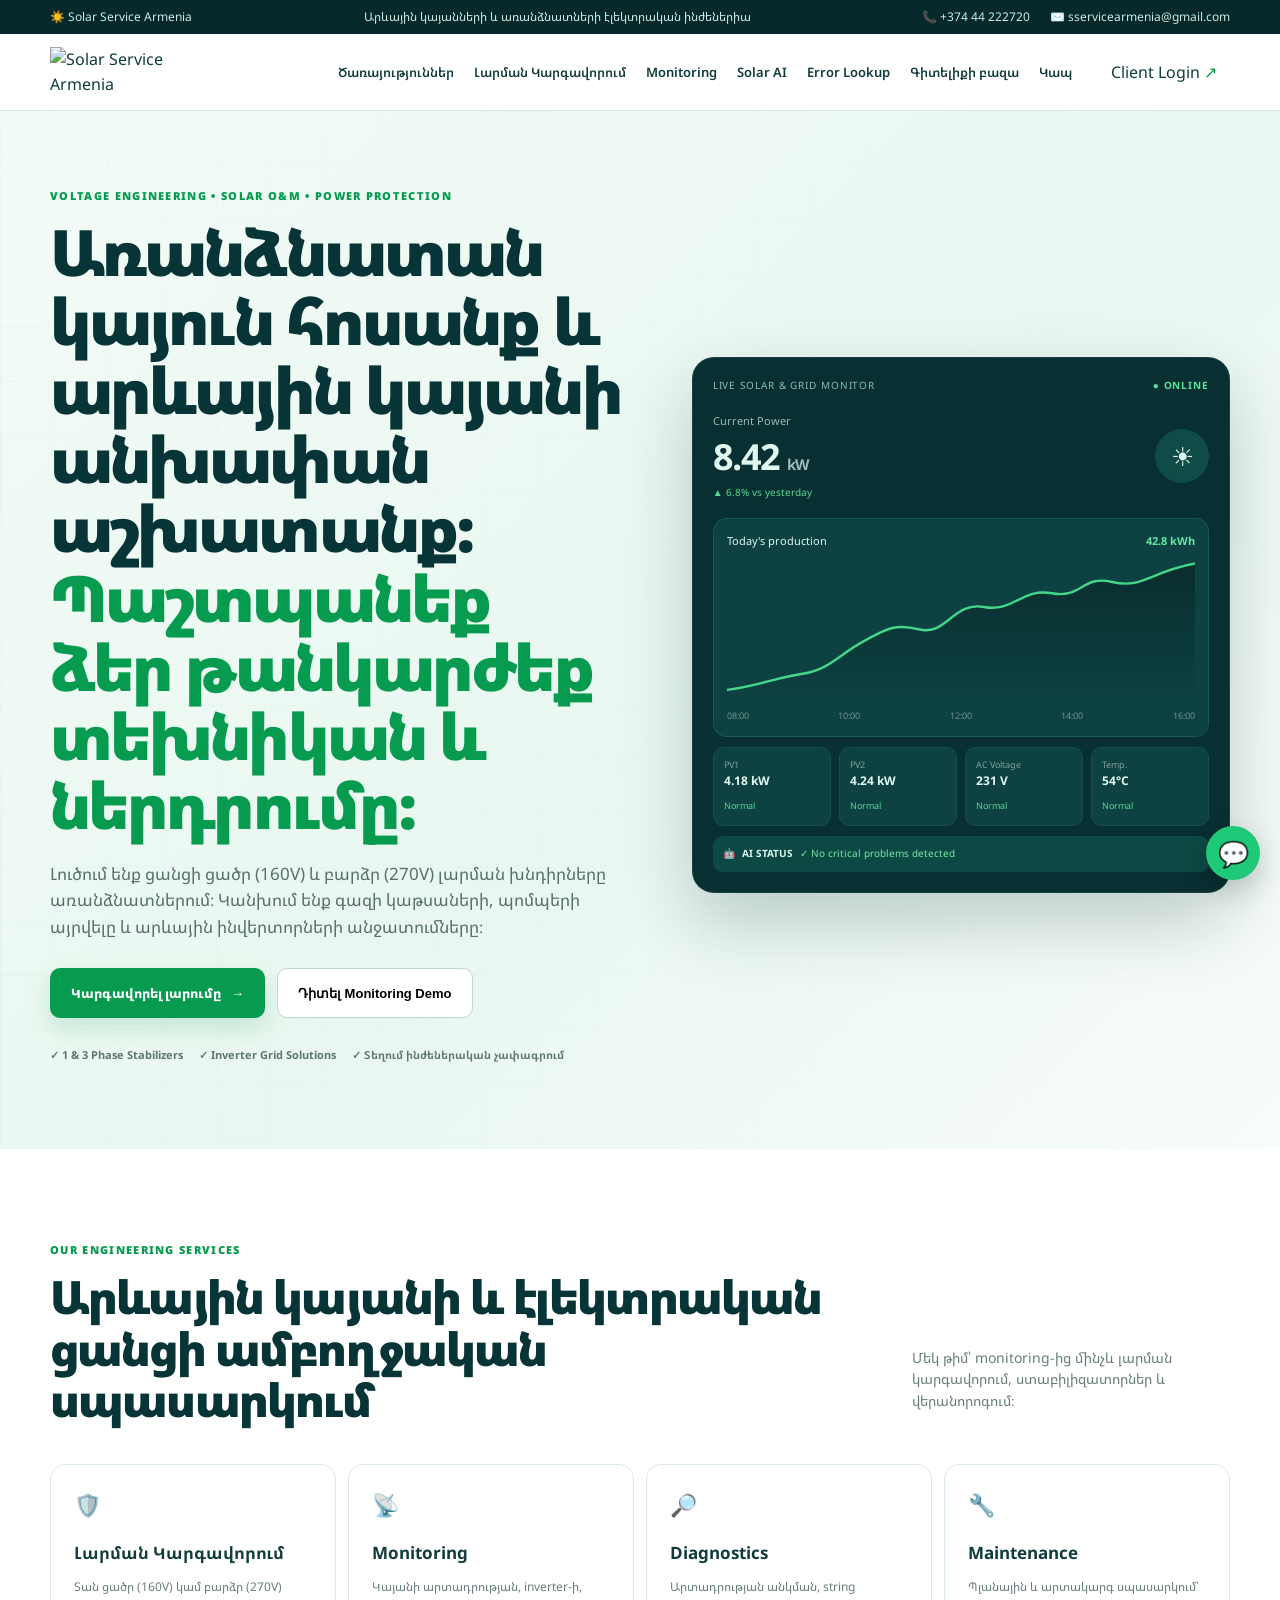
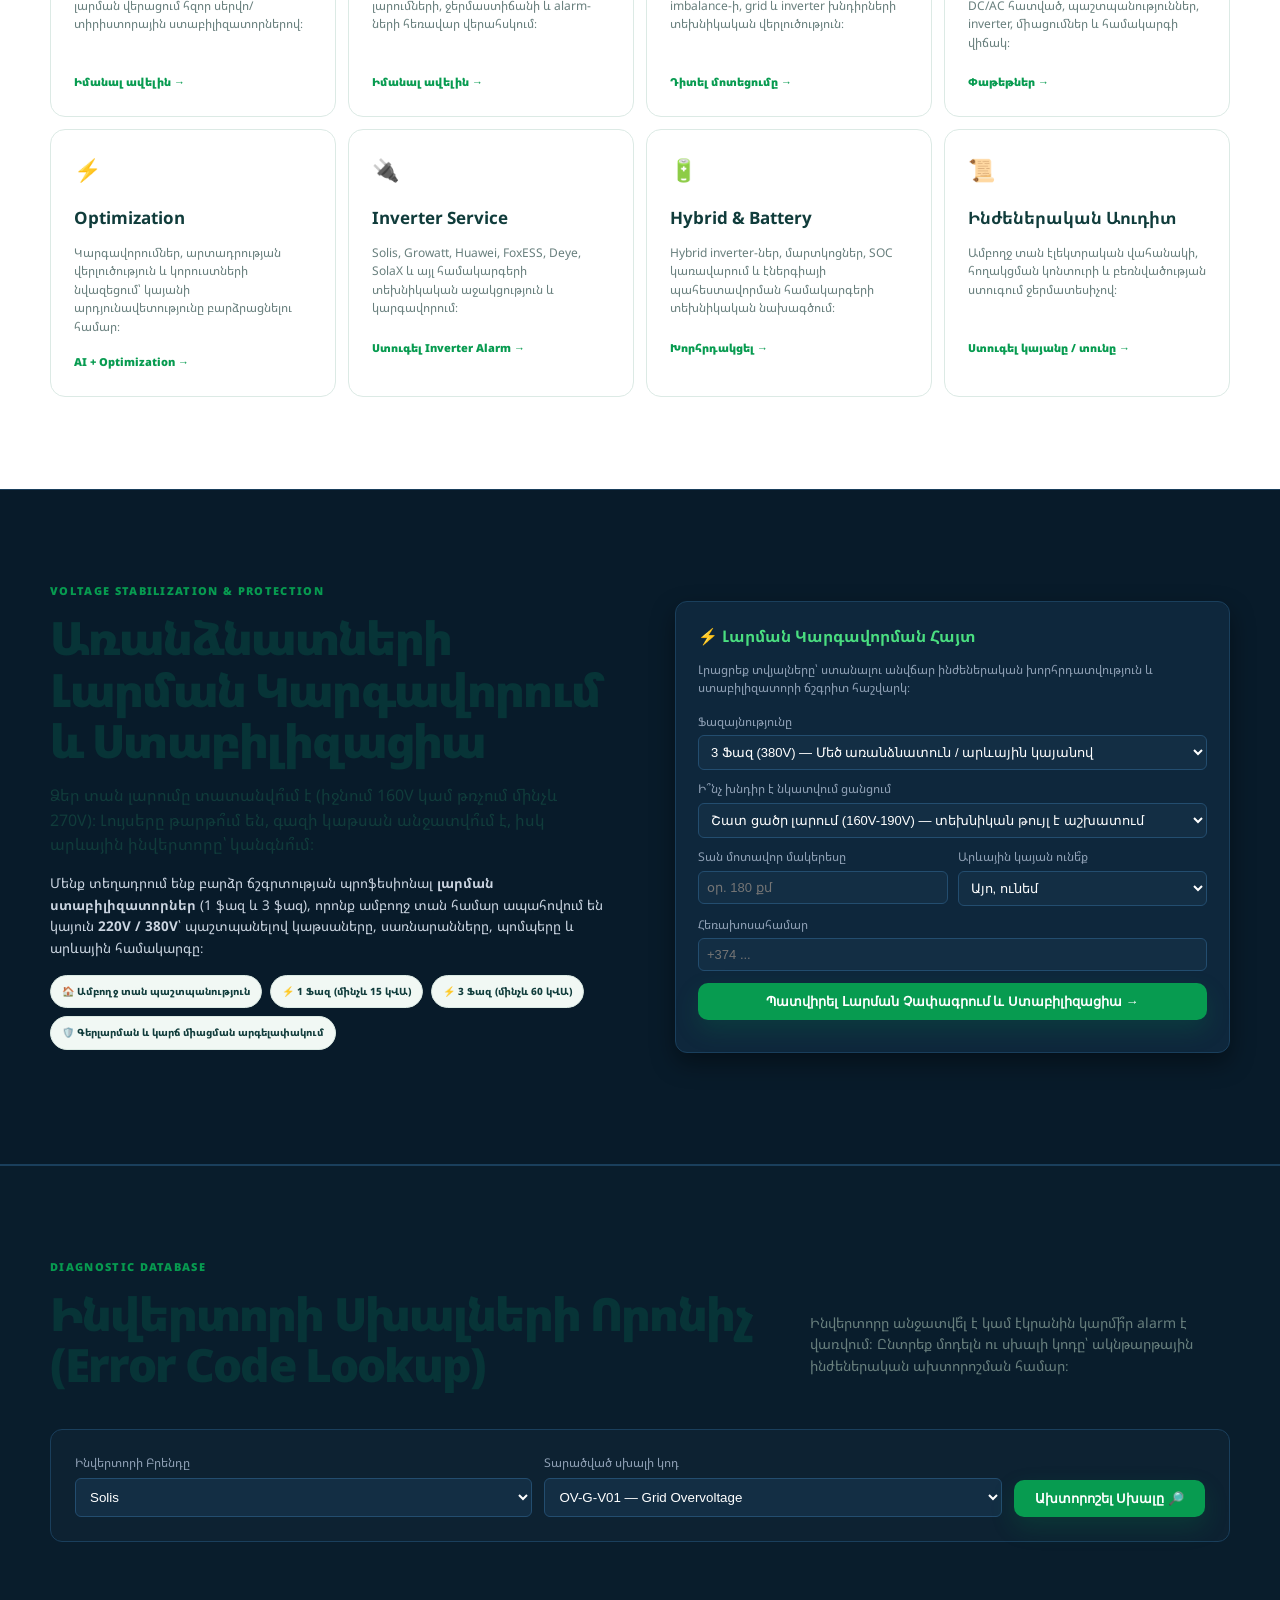
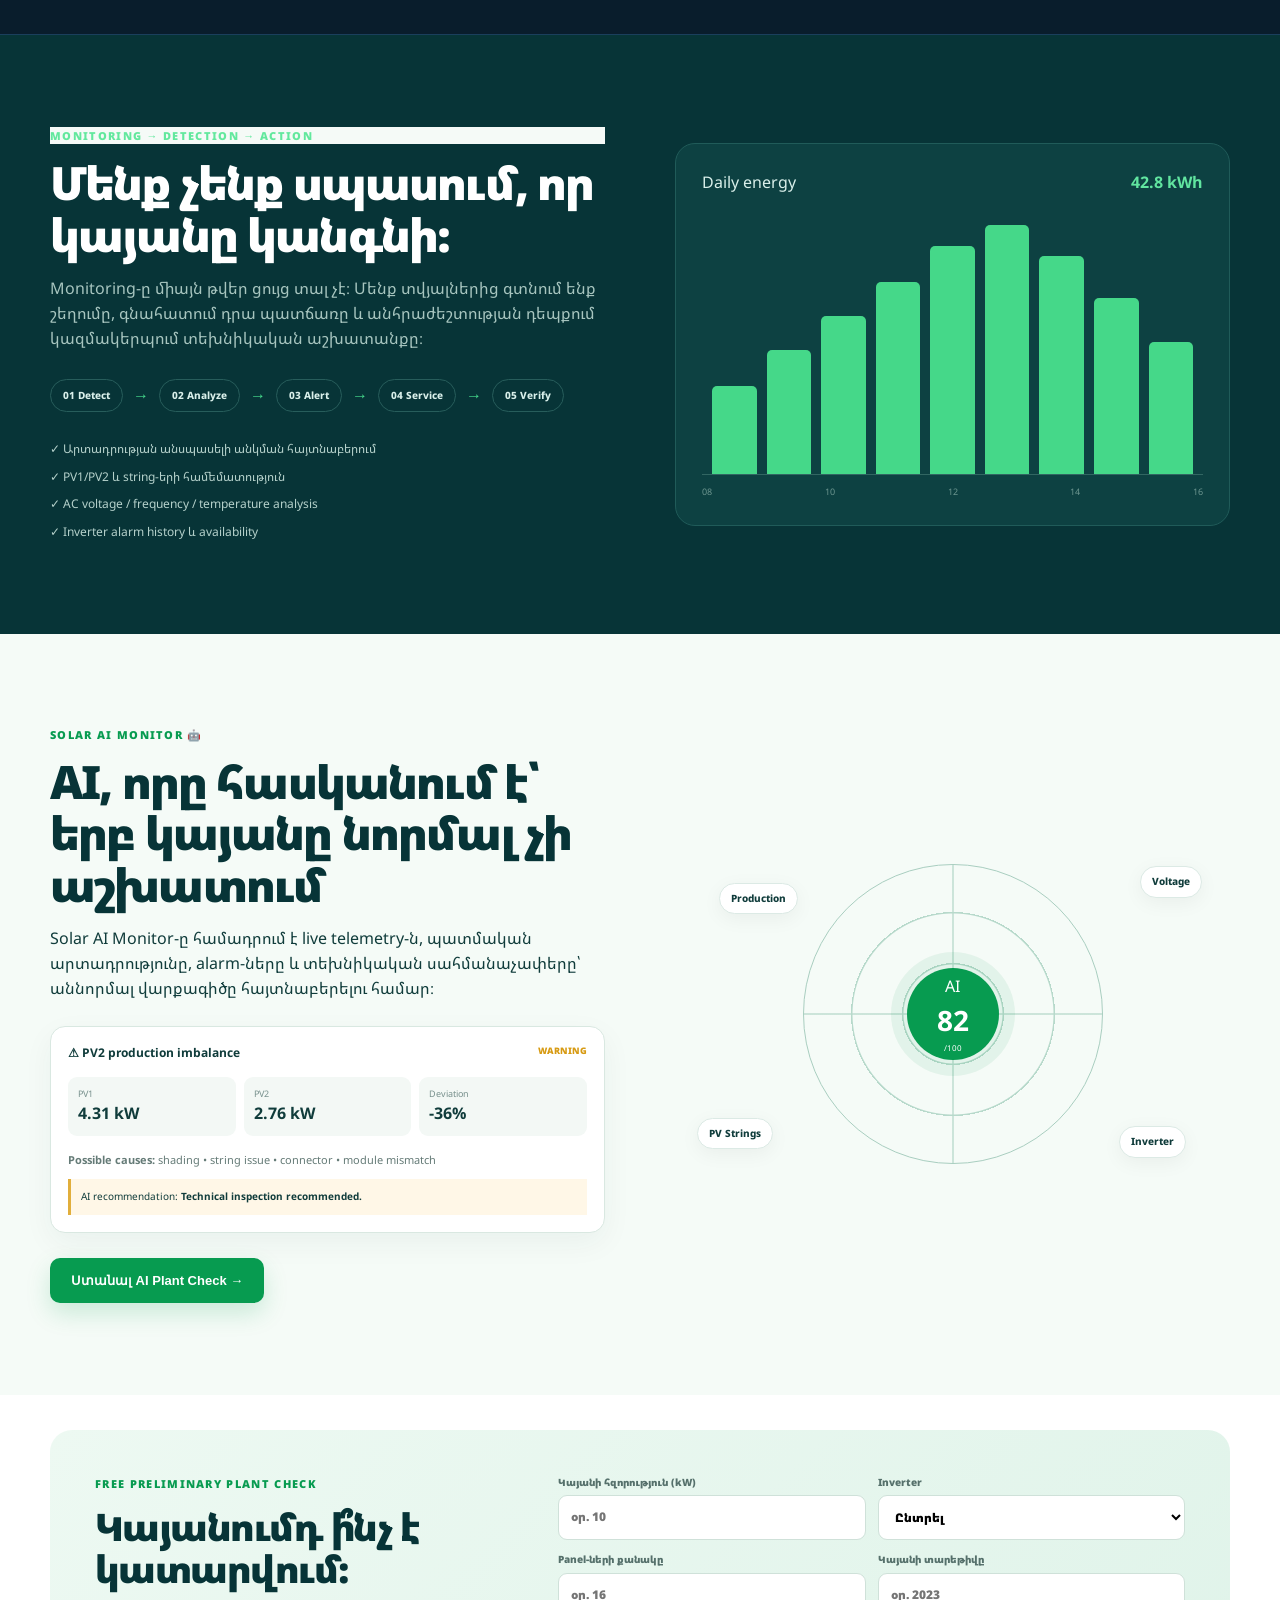
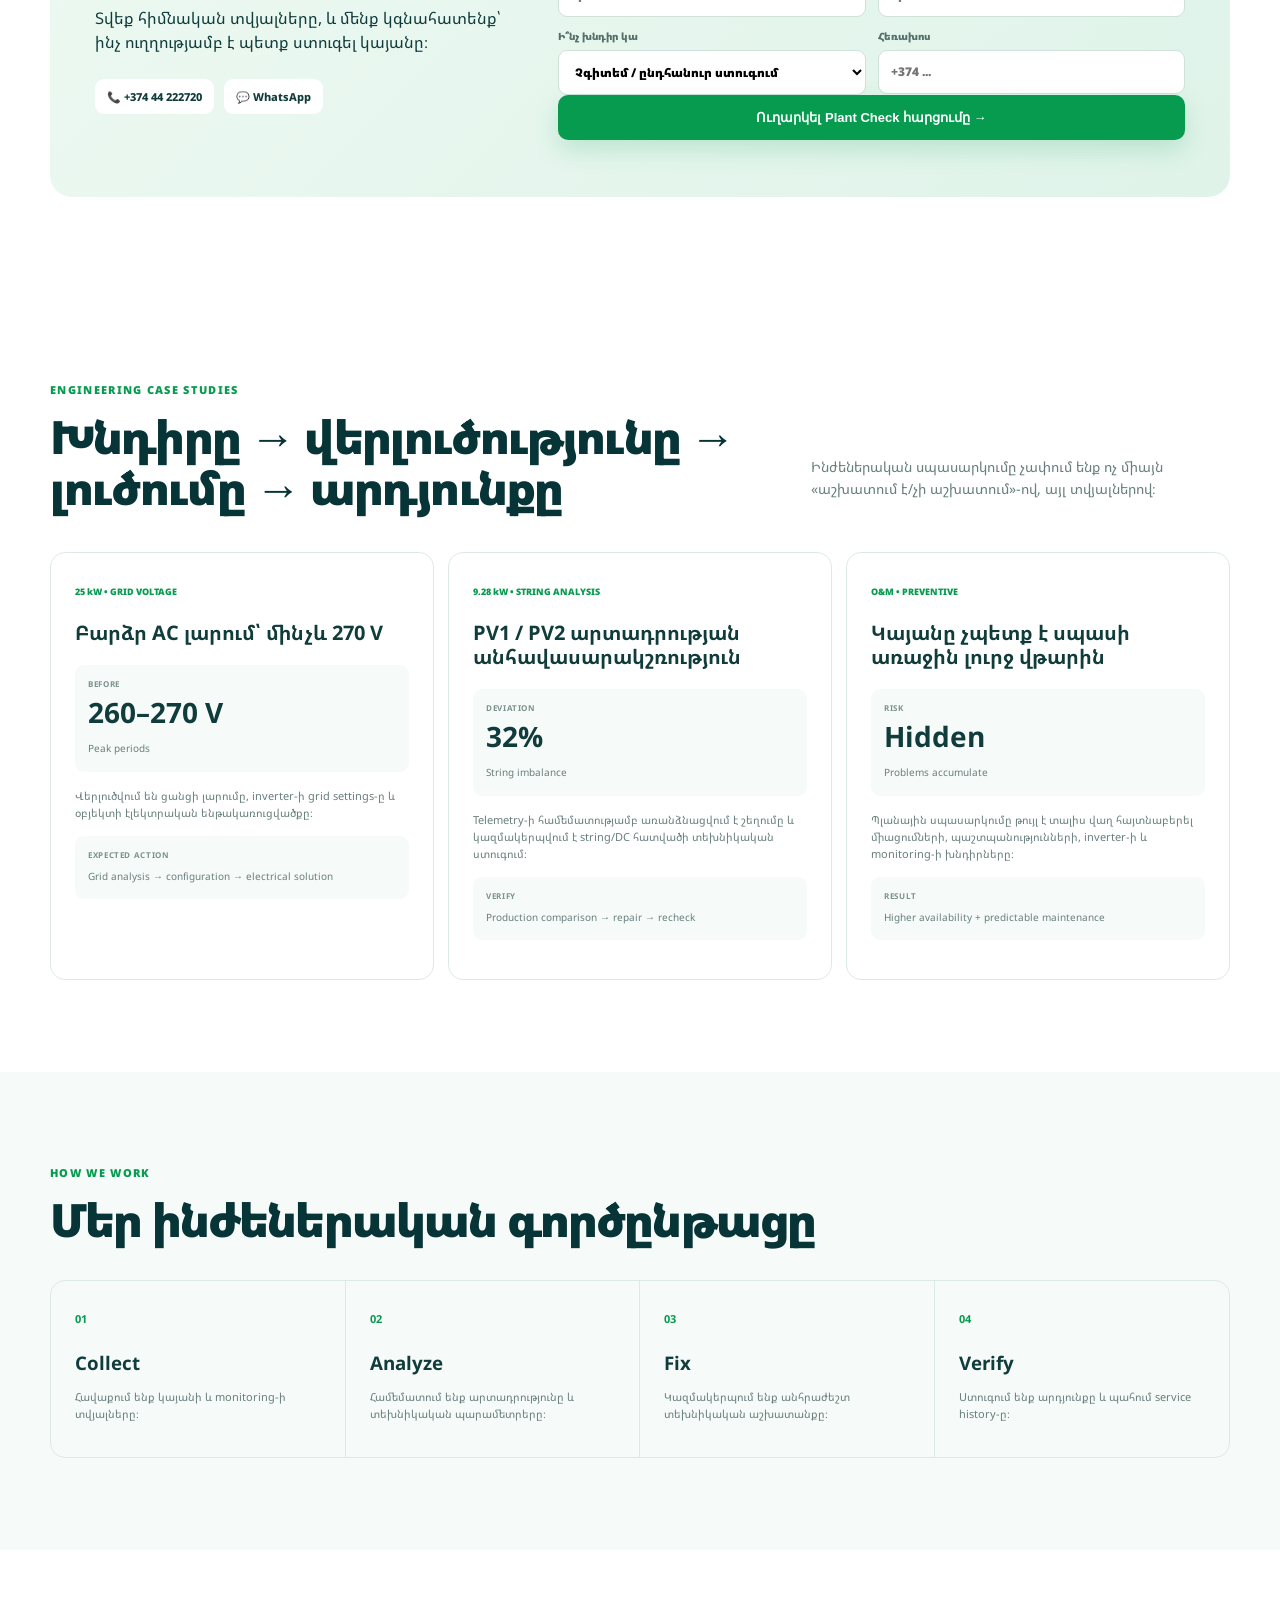
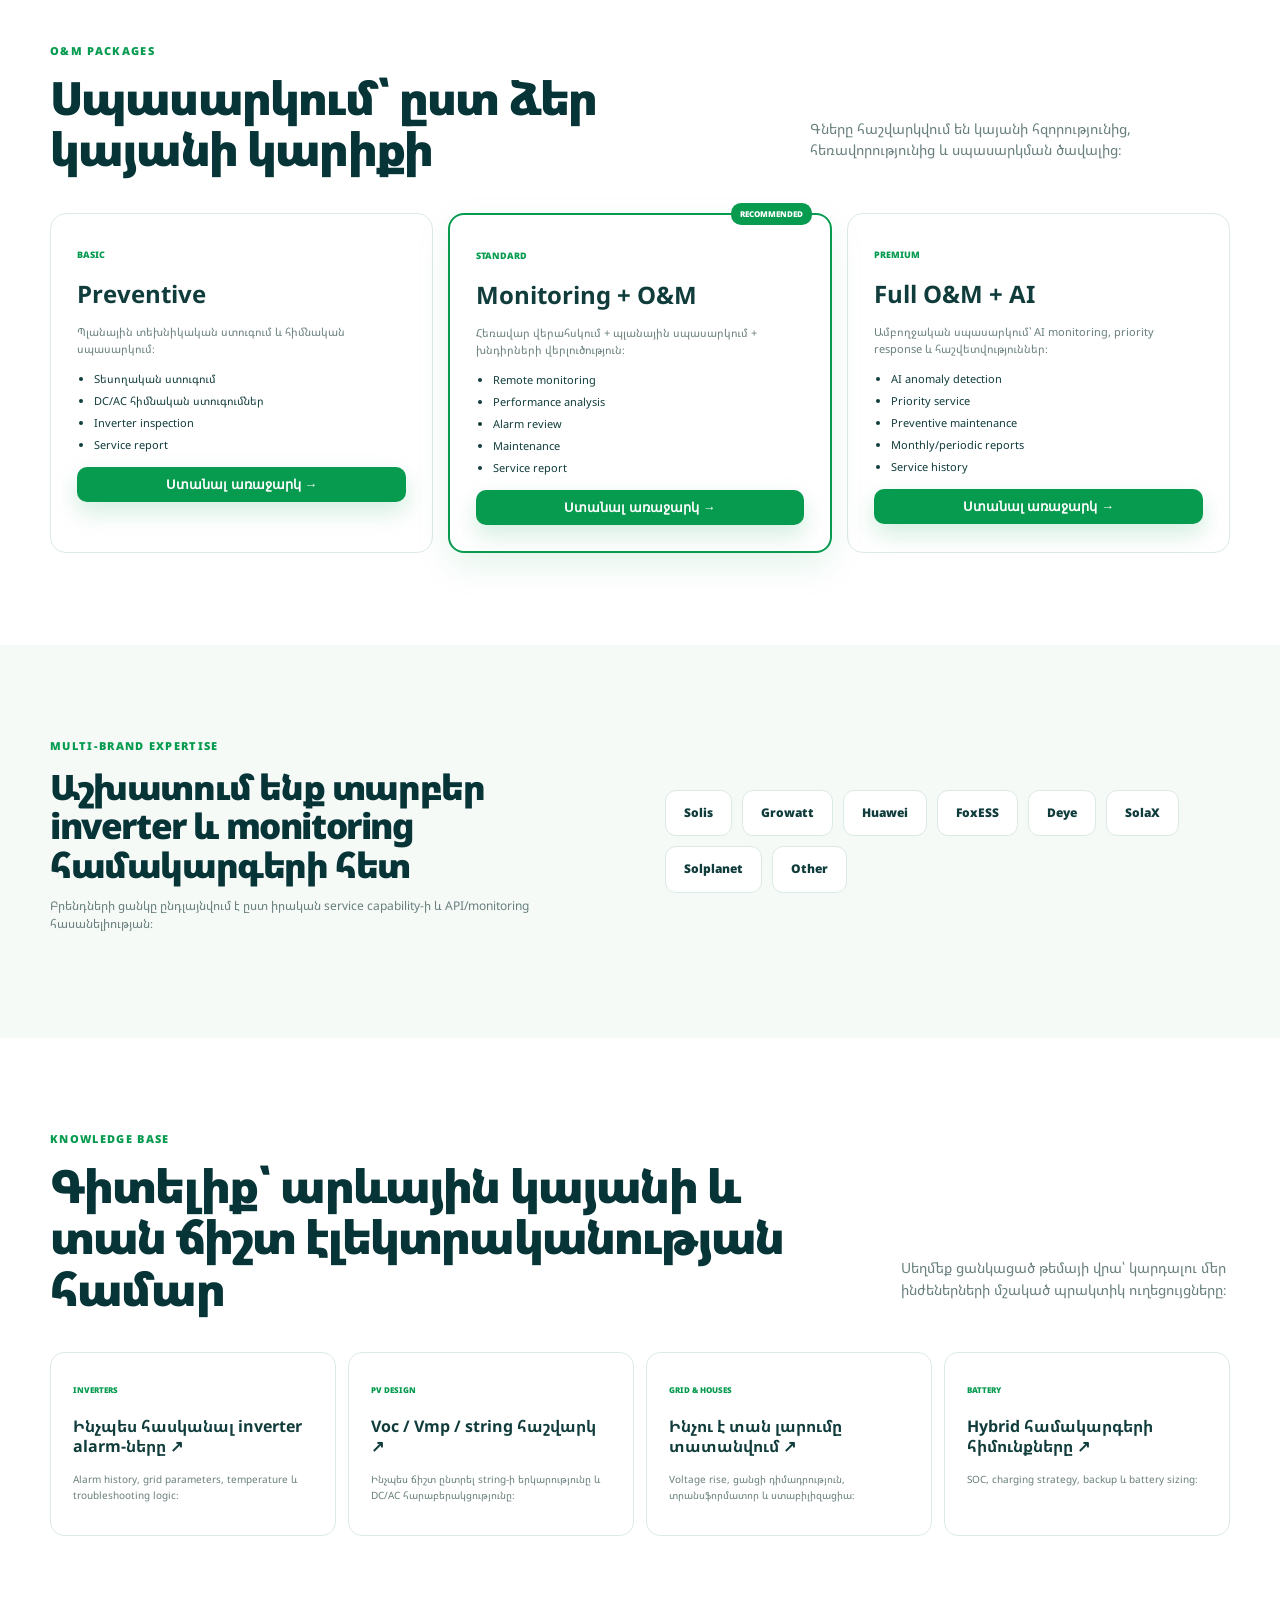
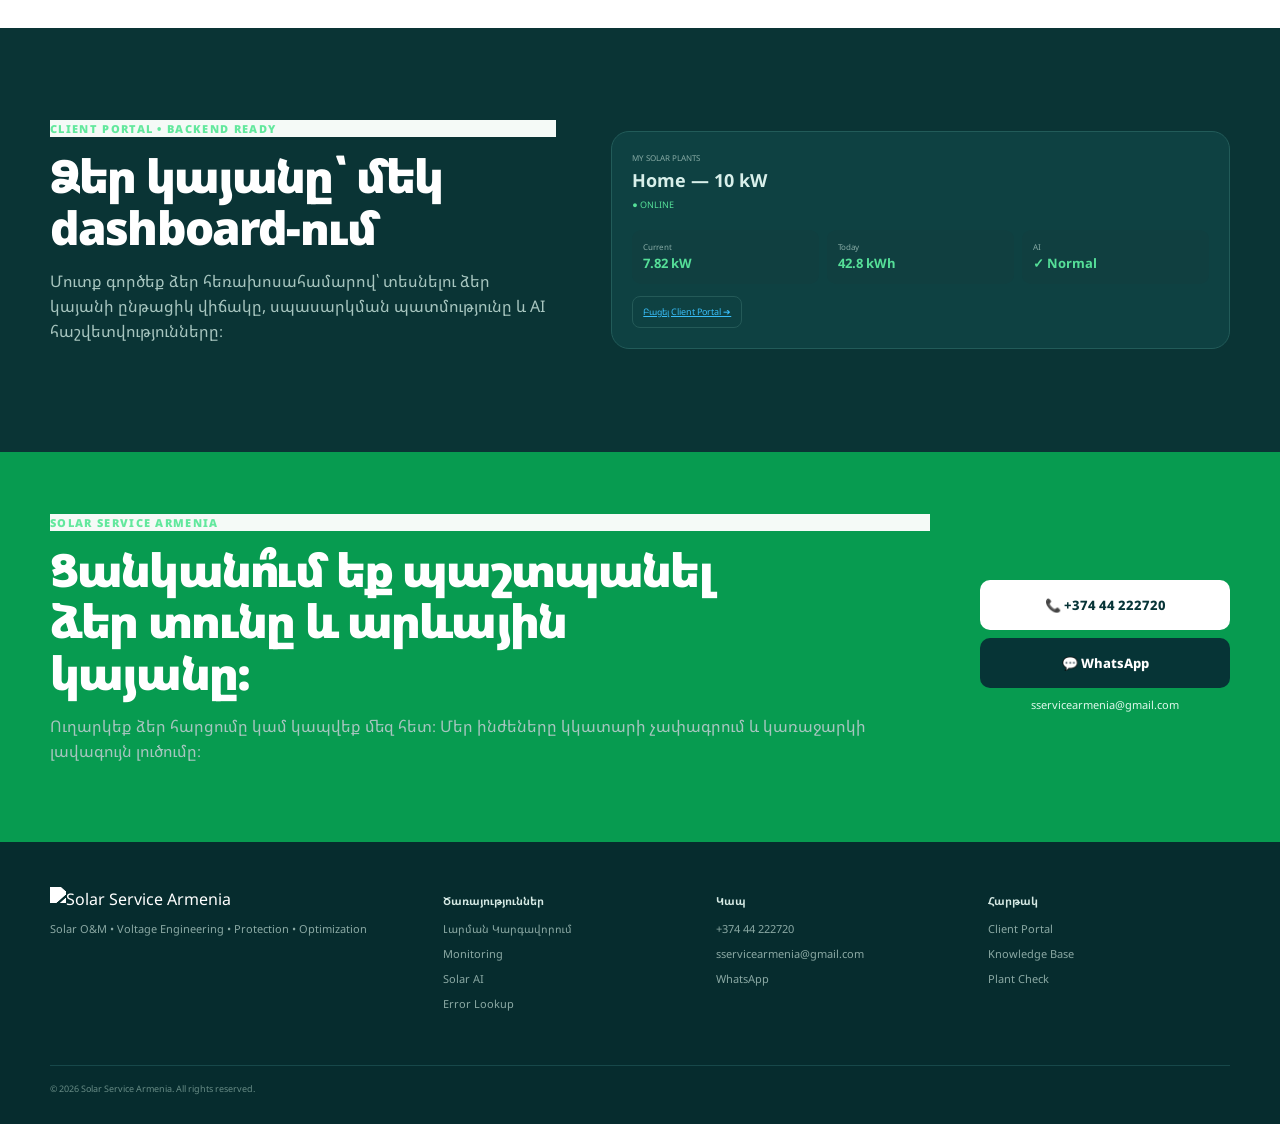
==== index.html @ d11229b0 "Add files via upload" ====
<!doctype html>
<html lang="hy">
<head>
<meta charset="utf-8"><meta name="viewport" content="width=device-width,initial-scale=1">
<meta name="description" content="Solar Service Armenia — արևային կայանների monitoring, diagnostics, maintenance, առանձնատների լարման կարգավորում և ստաբիլիզատորների պրոֆեսիոնալ տեղադրում։">
<meta name="theme-color" content="#0a3435"><title>Solar Service Armenia — Solar O&M, Monitoring & Voltage Stabilization</title>
<link rel="preconnect" href="https://fonts.googleapis.com"><link rel="preconnect" href="https://fonts.gstatic.com" crossorigin>
<link href="https://fonts.googleapis.com/css2?family=Noto+Sans+Armenian:wght@400;500;600;700;800;900&display=swap" rel="stylesheet">
<link rel="stylesheet" href="styles.css">
<style>
/* Modals & Lookup Styles */
.modal-overlay {
  display: none; position: fixed; top: 0; left: 0; width: 100%; height: 100%;
  background: rgba(10, 25, 40, 0.85); backdrop-filter: blur(5px); z-index: 1000;
  justify-content: center; align-items: center; padding: 20px; box-sizing: border-box;
}
.modal-content {
  background: #0d2232; border: 1px solid #1a3f5c; border-radius: 12px;
  max-width: 650px; width: 100%; color: #fff; padding: 25px; box-shadow: 0 10px 30px rgba(0,0,0,0.5);
  position: relative; max-height: 90vh; overflow-y: auto;
}
.modal-close {
  position: absolute; top: 15px; right: 15px; background: none; border: none;
  color: #8fa0b5; font-size: 24px; cursor: pointer; line-height: 1;
}
.demo-grid {
  display: grid; grid-template-columns: repeat(auto-fit, minmax(130px, 1fr)); gap: 12px; margin: 20px 0;
}
.demo-card {
  background: #132e44; padding: 12px; border-radius: 8px; border: 1px solid #1f4566; text-align: center;
}
.demo-card small { display: block; color: #8fa0b5; font-size: 11px; margin-bottom: 4px; }
.demo-card strong { font-size: 16px; color: #4ade80; }

/* Error Lookup Card */
.error-lookup-box {
  background: #0d2232; border: 1px solid #1a3f5c; border-radius: 12px; padding: 24px; margin-top: 25px;
}
.lookup-form-grid {
  display: grid; grid-template-columns: 1fr 1fr auto; gap: 12px; align-items: end;
}
@media (max-width: 768px) {
  .lookup-form-grid { grid-template-columns: 1fr; }
}
.error-result-panel {
  display: none; margin-top: 20px; padding: 18px; border-radius: 8px; background: #132e44; border-left: 4px solid #38bdf8;
}

/* Knowledge Card Interactive Style */
.knowledge-grid article {
  cursor: pointer; transition: transform 0.2s, border-color 0.2s;
}
.knowledge-grid article:hover {
  transform: translateY(-4px); border-color: #38bdf8;
}

/* Portal Tabs & Card */
.portal-badge-new { background: #f59e0b; color: #000; padding: 2px 6px; border-radius: 4px; font-size: 10px; font-weight: bold; }
.portal-badge-in-progress { background: #3b82f6; color: #fff; padding: 2px 6px; border-radius: 4px; font-size: 10px; font-weight: bold; }
.portal-badge-done { background: #10b981; color: #fff; padding: 2px 6px; border-radius: 4px; font-size: 10px; font-weight: bold; }
</style>
</head>
<body>
<div class="topline"><div class="container top-inner"><span>☀️ Solar Service Armenia</span><span>Արևային կայանների և առանձնատների էլեկտրական ինժեներիա</span><div><a href="tel:+37444222720">📞 +374 44 222720</a><a href="mailto:sservicearmenia@gmail.com">✉️ sservicearmenia@gmail.com</a></div></div></div>
<header class="header" id="top"><div class="container nav">
<a class="brand" href="#top"><img src="assets/logo.png" alt="Solar Service Armenia"></a>
<nav><a href="#services">Ծառայություններ</a><a href="#house-voltage">Լարման Կարգավորում</a><a href="#monitoring">Monitoring</a><a href="#ai">Solar AI</a><a href="#lookup">Error Lookup</a><a href="#knowledge">Գիտելիքի բազա</a><a href="#contact">Կապ</a></nav>
<button class="nav-login" id="btnOpenPortal" style="background:none; border:none; color:inherit; font:inherit; cursor:pointer;">Client Login <span>↗</span></button><button class="menu" id="menu" aria-label="Մենյու">☰</button></div>
<div class="mobile-menu" id="mobileMenu"><a href="#services">Ծառայություններ</a><a href="#house-voltage">Լարման Կարգավորում</a><a href="#monitoring">Monitoring</a><a href="#ai">Solar AI</a><a href="#lookup">Error Lookup</a><a href="#knowledge">Գիտելիքի բազա</a><a href="#contact">Կապ</a><a href="javascript:void(0)" id="mobileBtnOpenPortal">Client Login</a></div></header>

<main>
<section class="hero"><div class="grid-bg"></div><div class="container hero-grid"><div class="hero-copy">
<div class="eyebrow"><i></i> VOLTAGE ENGINEERING • SOLAR O&M • POWER PROTECTION</div>
<h1>Առանձնատան կայուն հոսանք և արևային կայանի անխափան աշխատանք։<span>Պաշտպանեք ձեր թանկարժեք տեխնիկան և ներդրումը։</span></h1>
<p>Լուծում ենք ցանցի ցածր (160V) և բարձր (270V) լարման խնդիրները առանձնատներում։ Կանխում ենք գազի կաթսաների, պոմպերի այրվելը և արևային ինվերտորների անջատումները։</p>
<div class="hero-actions"><a class="btn primary" href="#house-voltage">Կարգավորել լարումը <b>→</b></a><button class="btn secondary" id="btnOpenDemo" style="cursor: pointer;">Դիտել Monitoring Demo</button></div>
<div class="proof"><span>✓ 1 & 3 Phase Stabilizers</span><span>✓ Inverter Grid Solutions</span><span>✓ Տեղում ինժեներական չափագրում</span></div>
</div>
<div class="hero-visual"><div class="dash-head"><span>LIVE SOLAR & GRID MONITOR</span><strong>● ONLINE</strong></div><div class="big-power"><div><small>Current Power</small><strong id="liveCurrentPower">8.42 <em>kW</em></strong><label>▲ 6.8% vs yesterday</label></div><div class="sun-orb">☀</div></div>
<div class="chartbox"><div class="chart-title"><span>Today's production</span><b id="liveEnergyToday">42.8 kWh</b></div><svg viewBox="0 0 620 180" preserveAspectRatio="none"><defs><linearGradient id="a" x1="0" y1="0" x2="0" y2="1"><stop offset="0" stop-opacity=".30"/><stop offset="1" stop-opacity="0"/></linearGradient></defs><path class="area" d="M0 165 C40 160 65 150 100 145 S150 120 180 105 S220 82 255 90 S300 55 340 62 S390 38 430 45 S470 22 510 31 S560 18 620 8 L620 180 L0 180 Z"/><path class="curve" d="M0 165 C40 160 65 150 100 145 S150 120 180 105 S220 82 255 90 S300 55 340 62 S390 38 430 45 S470 22 510 31 S560 18 620 8"/></svg><div class="axis"><span>08:00</span><span>10:00</span><span>12:00</span><span>14:00</span><span>16:00</span></div></div>
<div class="mini-metrics"><div><small>PV1</small><b id="livePV1">4.18 kW</b><span>Normal</span></div><div><small>PV2</small><b id="livePV2">4.24 kW</b><span>Normal</span></div><div><small>AC Voltage</small><b id="liveAC">231 V</b><span>Normal</span></div><div><small>Temp.</small><b id="liveTemp">54°C</b><span>Normal</span></div></div><div class="ai-ok">🤖 <b>AI STATUS</b><span>✓ No critical problems detected</span></div></div></div></section>

<!-- Demo Modal -->
<div class="modal-overlay" id="demoModal">
  <div class="modal-content">
    <button class="modal-close" id="btnCloseDemo">&times;</button>
    <div style="display:flex; justify-content:space-between; align-items:center; border-bottom:1px solid #1f4566; padding-bottom:10px;">
      <h3 style="margin:0; color:#4ade80;">📡 Solar Service Live Telemetry Demo</h3>
      <span style="font-size:12px; background:#1f4566; padding:4px 8px; border-radius:4px;">Inverter: Solis 10kW</span>
    </div>
    <div class="demo-grid">
      <div class="demo-card"><small>MPPT 1 Voltage</small><strong>382.4 V</strong></div>
      <div class="demo-card"><small>MPPT 1 Current</small><strong>10.9 A</strong></div>
      <div class="demo-card"><small>MPPT 2 Voltage</small><strong>380.1 V</strong></div>
      <div class="demo-card"><small>MPPT 2 Current</small><strong>11.1 A</strong></div>
      <div class="demo-card"><small>Grid Voltage (AC)</small><strong>233.8 V</strong></div>
      <div class="demo-card"><small>Inverter Temp</small><strong>51.2 °C</strong></div>
    </div>
    <div style="background:#132e44; padding:15px; border-radius:8px; border-left:4px solid #4ade80; font-size:13px; line-height:1.5;">
      <b>🤖 AI Ախտորոշում:</b> MPPT1 և MPPT2 արտադրողականության շեղումը &lt; 2% է (Նորմալ)։ Ցանցի լարումը թույլատրելի միջակայքում է (233.8V): Վթարային անջատման ռիսկ չկա։
    </div>
  </div>
</div>

<!-- Package Order Modal -->
<div class="modal-overlay" id="pkgModal">
  <div class="modal-content" style="max-width: 480px;">
    <button class="modal-close" id="btnClosePkg">&times;</button>
    <h3 style="margin:0 0 10px 0; color:#4ade80;">📋 Սպասարկման Փաթեթի Պատվեր</h3>
    <p style="font-size:13px; color:#8fa0b5; margin-bottom:15px;">Ընտրված փաթեթ՝ <b id="selectedPkgTitle" style="color:#fff;"></b></p>
    <form id="pkgForm">
      <input type="hidden" name="pkg_name" id="hiddenPkgName">
      <div style="margin-bottom:12px;">
        <label style="font-size:12px; color:#8fa0b5; display:block; margin-bottom:4px;">Կայանի հզորությունը (կՎտ)</label>
        <input name="power" id="pkgPower" type="number" required placeholder="օր. 10" style="background:#132e44; color:#fff; border:1px solid #234d6f; padding:8px; width:100%; box-sizing:border-box; border-radius:6px;">
      </div>
      <div style="margin-bottom:12px;">
        <label style="font-size:12px; color:#8fa0b5; display:block; margin-bottom:4px;">Հեռախոսահամար</label>
        <input name="phone" id="pkgPhone" type="tel" required placeholder="+374 ..." style="background:#132e44; color:#fff; border:1px solid #234d6f; padding:8px; width:100%; box-sizing:border-box; border-radius:6px;">
      </div>
      <div style="margin-bottom:15px;">
        <label style="font-size:12px; color:#8fa0b5; display:block; margin-bottom:4px;">Գտնվելու վայրը / Հասցե</label>
        <input name="address" id="pkgAddress" type="text" placeholder="օր. Երևան կամ մարզ" style="background:#132e44; color:#fff; border:1px solid #234d6f; padding:8px; width:100%; box-sizing:border-box; border-radius:6px;">
      </div>
      <button type="submit" class="btn primary" style="width:100%; padding:10px; cursor:pointer; font-weight:bold;">Ուղարկել հարցումը →</button>
      <div id="pkgResult" style="margin-top:10px; font-size:13px;"></div>
    </form>
  </div>
</div>

<!-- Knowledge Article Modal -->
<div class="modal-overlay" id="kbModal">
  <div class="modal-content" style="max-width: 680px;">
    <button class="modal-close" id="btnCloseKb">&times;</button>
    <div style="display:flex; align-items:center; gap:8px; margin-bottom:8px;">
      <span id="kbCategory" style="font-size:11px; background:#1f4566; color:#38bdf8; padding:3px 8px; border-radius:4px; font-weight:bold;"></span>
    </div>
    <h3 id="kbTitle" style="color:#4ade80; margin:0 0 15px 0; font-size:18px;"></h3>
    <div id="kbBody" style="font-size:13.5px; line-height:1.7; color:#cbd5e1; margin-bottom:20px;"></div>
    <div style="background:#0a1926; padding:12px 16px; border-radius:8px; display:flex; justify-content:space-between; align-items:center; flex-wrap:wrap; gap:10px;">
      <span style="font-size:12px; color:#94a3b8;">Ունե՞ք նմանատիպ տեխնիկական հարց ձեր կայանում:</span>
      <a href="#check" id="btnKbCheckAction" class="btn primary" style="padding:6px 14px; font-size:12px; text-decoration:none;">Դիմել Ինժեներական Ստուգման →</a>
    </div>
  </div>
</div>

<!-- CLIENT PORTAL MODAL -->
<div class="modal-overlay" id="portalModal">
  <div class="modal-content" style="max-width: 620px;">
    <button class="modal-close" id="btnClosePortal">&times;</button>
    <div style="display:flex; align-items:center; gap:10px; border-bottom:1px solid #1a3f5c; padding-bottom:12px; margin-bottom:16px;">
      <span style="font-size:22px;">👤</span>
      <div>
        <h3 style="margin:0; color:#4ade80; font-size:18px;">Client Portal • Անձնական Կաբինետ</h3>
        <small style="color:#8fa0b5;">Ստուգեք ձեր կայանի կարգավիճակը կամ դիտեք ցուցադրական տարբերակը</small>
      </div>
    </div>

    <!-- Login Area -->
    <div id="portalLoginArea">
      <p style="font-size:13px; color:#cbd5e1; margin-bottom:12px;">Մուտքագրեք ձեր հեռախոսահամարը՝ սպասարկման պատմությունը և ընթացիկ հայտերը տեսնելու համար։</p>
      <form id="portalAuthForm" style="display:flex; gap:10px; margin-bottom:15px;">
        <input type="tel" id="portalPhoneInput" required placeholder="+374 44 222720" style="flex:1; background:#132e44; color:#fff; border:1px solid #234d6f; padding:10px; border-radius:6px;">
        <button type="submit" class="btn primary" style="padding:10px 18px; cursor:pointer; font-weight:bold;">Մուտք ➔</button>
      </form>
      <div style="text-align:center; margin:15px 0 10px 0;">
        <span style="font-size:12px; color:#8fa0b5;">— ԿԱՄ —</span>
      </div>
      <button type="button" id="btnOpenDemoDashboard" style="width:100%; background:#10283c; color:#38bdf8; border:1px dashed #38bdf8; padding:10px; border-radius:6px; cursor:pointer; font-weight:600; font-size:13px;">
        🔍 Դիտել Demo Կաբինետը (Օրինակային 10 կՎտ կայան)
      </button>
      <div id="portalAuthMessage" style="margin-top:10px; font-size:12.5px;"></div>
    </div>

    <!-- Real Dashboard Area (hidden initially) -->
    <div id="portalUserDashboard" style="display:none;">
      <div style="display:flex; justify-content:space-between; align-items:center; background:#132e44; padding:12px 15px; border-radius:8px; margin-bottom:15px;">
        <div>
          <b style="color:#38bdf8; font-size:15px;" id="dashCustomerTitle">Իմ Կայանները</b>
          <div style="font-size:11px; color:#8fa0b5;" id="dashCustomerPhone"></div>
        </div>
        <button id="btnPortalLogout" style="background:#0a1926; border:1px solid #1a3f5c; color:#8fa0b5; padding:4px 10px; border-radius:4px; font-size:11px; cursor:pointer;">Ելք</button>
      </div>
      <div id="dashRequestsContainer"></div>
    </div>

    <!-- Demo Dashboard Area (hidden initially) -->
    <div id="portalDemoDashboard" style="display:none;">
      <div style="display:flex; justify-content:space-between; align-items:center; background:#132e44; padding:10px 15px; border-radius:8px; margin-bottom:15px;">
        <div>
          <b style="color:#4ade80;">🏡 Կայան: «Առանձնատուն — 10 կՎտ»</b>
          <span style="font-size:11px; background:#166534; color:#fff; padding:2px 6px; border-radius:4px; margin-left:6px;">● ACTIVE O&M</span>
        </div>
        <button id="btnBackToLogin" style="background:#0a1926; border:1px solid #1a3f5c; color:#8fa0b5; padding:4px 10px; border-radius:4px; font-size:11px; cursor:pointer;">Վերադառնալ</button>
      </div>

      <div class="demo-grid" style="margin-bottom:15px;">
        <div class="demo-card"><small>Ընթացիկ Հզորություն</small><strong>8.42 կՎտ</strong></div>
        <div class="demo-card"><small>Այսօրվա արտադրանք</small><strong>42.8 կՎտժ</strong></div>
        <div class="demo-card"><small>AI Առողջության ինդեքս</small><strong style="color:#38bdf8;">98% (Գերազանց)</strong></div>
      </div>

      <h4 style="color:#38bdf8; margin:15px 0 8px 0; font-size:14px;">Սպասարկման պատմություն (Service Log)</h4>
      <div style="background:#0a1926; border:1px solid #1a3f5c; border-radius:6px; font-size:12px;">
        <div style="padding:8px 12px; border-bottom:1px solid #1a3f5c; display:flex; justify-content:space-between;">
          <span><b>2026-08-14</b> — Ինվերտորի պարամետրավորում և ստաբիլիզատորի թեստավորում</span>
          <span class="portal-badge-done">DONE</span>
        </div>
        <div style="padding:8px 12px; display:flex; justify-content:space-between;">
          <span><b>2026-06-02</b> — Տարեկան պլանային սպասարկում (DC/AC չափումներ + լվացում)</span>
          <span class="portal-badge-done">DONE</span>
        </div>
      </div>
    </div>
  </div>
</div>

<section class="section services" id="services"><div class="container"><div class="section-head"><div><div class="eyebrow">OUR ENGINEERING SERVICES</div><h2>Արևային կայանի և էլեկտրական ցանցի ամբողջական սպասարկում</h2></div><p>Մեկ թիմ՝ monitoring-ից մինչև լարման կարգավորում, ստաբիլիզատորներ և վերանորոգում։</p></div>
<div class="service-grid"><article><div class="icon">🛡️</div><h3>Լարման Կարգավորում</h3><p>Տան ցածր (160V) կամ բարձր (270V) լարման վերացում հզոր սերվո/տիրիստորային ստաբիլիզատորներով։</p><a href="#house-voltage">Իմանալ ավելին →</a></article><article><div class="icon">📡</div><h3>Monitoring</h3><p>Կայանի արտադրության, inverter-ի, լարումների, ջերմաստիճանի և alarm-ների հեռավար վերահսկում։</p><a href="#monitoring">Իմանալ ավելին →</a></article><article><div class="icon">🔎</div><h3>Diagnostics</h3><p>Արտադրության անկման, string imbalance-ի, grid և inverter խնդիրների տեխնիկական վերլուծություն։</p><a href="#cases">Դիտել մոտեցումը →</a></article><article><div class="icon">🔧</div><h3>Maintenance</h3><p>Պլանային և արտակարգ սպասարկում՝ DC/AC հատված, պաշտպանություններ, inverter, միացումներ և համակարգի վիճակ։</p><a href="#packages">Փաթեթներ →</a></article><article><div class="icon">⚡</div><h3>Optimization</h3><p>Կարգավորումներ, արտադրության վերլուծություն և կորուստների նվազեցում՝ կայանի արդյունավետությունը բարձրացնելու համար։</p><a href="#ai">AI + Optimization →</a></article><article><div class="icon">🔌</div><h3>Inverter Service</h3><p>Solis, Growatt, Huawei, FoxESS, Deye, SolaX և այլ համակարգերի տեխնիկական աջակցություն և կարգավորում։</p><a href="#lookup">Ստուգել Inverter Alarm →</a></article><article><div class="icon">🔋</div><h3>Hybrid & Battery</h3><p>Hybrid inverter-ներ, մարտկոցներ, SOC կառավարում և էներգիայի պահեստավորման համակարգերի տեխնիկական նախագծում։</p><a href="#contact">Խորհրդակցել →</a></article><article><div class="icon">📜</div><h3>Ինժեներական Աուդիտ</h3><p>Ամբողջ տան էլեկտրական վահանակի, հողակցման կոնտուրի և բեռնվածության ստուգում ջերմատեսիչով։</p><a href="#check">Ստուգել կայանը / տունը →</a></article></div></div></section>

<!-- DEDICATED HOUSE VOLTAGE REGULATION SECTION -->
<section class="section" id="house-voltage" style="background:#081b2a; border-top:1px solid #1a3f5c; border-bottom:1px solid #1a3f5c;">
  <div class="container split">
    <div>
      <div class="eyebrow">VOLTAGE STABILIZATION & PROTECTION</div>
      <h2>Առանձնատների Լարման Կարգավորում և Ստաբիլիզացիա</h2>
      <p>Ձեր տան լարումը տատանվո՞ւմ է (իջնում 160V կամ թռչում մինչև 270V)։ Լույսերը թարթո՞ւմ են, գազի կաթսան անջատվո՞ւմ է, իսկ արևային ինվերտորը՝ կանգնո՞ւմ։</p>
      <p style="font-size:13.5px; color:#cbd5e1; line-height:1.6;">
        Մենք տեղադրում ենք բարձր ճշգրտության պրոֆեսիոնալ <b>լարման ստաբիլիզատորներ</b> (1 ֆազ և 3 ֆազ), որոնք ամբողջ տան համար ապահովում են կայուն <b>220V / 380V</b>՝ պաշտպանելով կաթսաները, սառնարանները, պոմպերը և արևային համակարգը։
      </p>
      <div class="specs" style="margin-top:15px;">
        <span>🏠 Ամբողջ տան պաշտպանություն</span>
        <span>⚡ 1 Ֆազ (մինչև 15 կՎԱ)</span>
        <span>⚡ 3 Ֆազ (մինչև 60 կՎԱ)</span>
        <span>🛡️ Գերլարման և կարճ միացման արգելափակում</span>
      </div>
    </div>

    <div>
      <form id="houseVoltForm" style="background:#0e273c; padding:22px; border-radius:12px; border:1px solid #1a3f5c; box-shadow:0 10px 25px rgba(0,0,0,0.4);">
        <h4 style="margin:0 0 12px 0; color:#4ade80; font-size:16px;">⚡ Լարման Կարգավորման Հայտ</h4>
        <p style="font-size:12px; color:#8fa0b5; margin-bottom:15px;">Լրացրեք տվյալները՝ ստանալու անվճար ինժեներական խորհրդատվություն և ստաբիլիզատորի ճշգրիտ հաշվարկ։</p>
        
        <div style="margin-bottom:10px;">
          <label style="font-size:12px; color:#8fa0b5; display:block; margin-bottom:4px;">Ֆազայնությունը</label>
          <select id="hvPhase" style="width:100%; background:#132e44; color:#fff; border:1px solid #234d6f; padding:8px; border-radius:6px; font-size:13px;">
            <option value="1 Ֆազ (220V)">1 Ֆազ (220V) — Սովորական առանձնատուն / բնակարան</option>
            <option value="3 Ֆազ (380V)" selected>3 Ֆազ (380V) — Մեծ առանձնատուն / արևային կայանով</option>
          </select>
        </div>

        <div style="margin-bottom:10px;">
          <label style="font-size:12px; color:#8fa0b5; display:block; margin-bottom:4px;">Ի՞նչ խնդիր է նկատվում ցանցում</label>
          <select id="hvProblem" style="width:100%; background:#132e44; color:#fff; border:1px solid #234d6f; padding:8px; border-radius:6px; font-size:13px;">
            <option value="Շատ ցածր լարում (160V-190V)">Շատ ցածր լարում (160V-190V) — տեխնիկան թույլ է աշխատում</option>
            <option value="Բարձր լարում (250V-270V)">Բարձր լարում (250V-270V) — արևայինը կամ սարքերը անջատվում են</option>
            <option value="Մշտական տատանումներ">Կտրուկ տատանումներ և թարթումներ</option>
            <option value="Ամբողջական նոր տան պաշտպանություն">Կանխարգելիչ՝ ամբողջ նոր տան հուսալի պաշտպանություն</option>
          </select>
        </div>

        <div style="display:grid; grid-template-columns:1fr 1fr; gap:10px; margin-bottom:10px;">
          <div>
            <label style="font-size:12px; color:#8fa0b5; display:block; margin-bottom:4px;">Տան մոտավոր մակերեսը</label>
            <input type="text" id="hvArea" placeholder="օր. 180 քմ" style="width:100%; box-sizing:border-box; background:#132e44; color:#fff; border:1px solid #234d6f; padding:8px; border-radius:6px; font-size:13px;">
          </div>
          <div>
            <label style="font-size:12px; color:#8fa0b5; display:block; margin-bottom:4px;">Արևային կայան ունե՞ք</label>
            <select id="hvHasSolar" style="width:100%; background:#132e44; color:#fff; border:1px solid #234d6f; padding:8px; border-radius:6px; font-size:13px;">
              <option value="Այո, ունեմ արևային կայան">Այո, ունեմ</option>
              <option value="Ոչ, արևային չունեմ">Ոչ, չունեմ</option>
            </select>
          </div>
        </div>

        <div style="margin-bottom:12px;">
          <label style="font-size:12px; color:#8fa0b5; display:block; margin-bottom:4px;">Հեռախոսահամար</label>
          <input type="tel" id="hvPhone" required placeholder="+374 ..." style="width:100%; box-sizing:border-box; background:#132e44; color:#fff; border:1px solid #234d6f; padding:8px; border-radius:6px; font-size:13px;">
        </div>

        <button type="submit" class="btn primary" style="width:100%; padding:10px; cursor:pointer; font-weight:bold;">Պատվիրել Լարման Չափագրում և Ստաբիլիզացիա →</button>
        <div id="hvResult" style="margin-top:10px; font-size:12.5px;"></div>
      </form>
    </div>
  </div>
</section>

<!-- INVERTER ERROR CODE LOOKUP SECTION -->
<section class="section" id="lookup" style="background:#091d2c; border-top:1px solid #1a3f5c; border-bottom:1px solid #1a3f5c;">
  <div class="container">
    <div class="section-head">
      <div>
        <div class="eyebrow">DIAGNOSTIC DATABASE</div>
        <h2>Ինվերտորի Սխալների Որոնիչ (Error Code Lookup)</h2>
      </div>
      <p>Ինվերտորը անջատվե՞լ է կամ էկրանին կարմի՞ր alarm է վառվում։ Ընտրեք մոդելն ու սխալի կոդը՝ ակնթարթային ինժեներական ախտորոշման համար։</p>
    </div>

    <div class="error-lookup-box">
      <div class="lookup-form-grid">
        <div>
          <label style="font-size:12px; color:#8fa0b5; display:block; margin-bottom:6px;">Ինվերտորի Բրենդը</label>
          <select id="lookupBrand" style="width:100%; background:#132e44; color:#fff; border:1px solid #234d6f; padding:10px; border-radius:6px;">
            <option value="Solis">Solis</option>
            <option value="Growatt">Growatt</option>
            <option value="Huawei">Huawei</option>
            <option value="Deye">Deye</option>
            <option value="Other">Այլ համակարգեր</option>
          </select>
        </div>
        <div>
          <label style="font-size:12px; color:#8fa0b5; display:block; margin-bottom:6px;">Տարածված սխալի կոդ</label>
          <select id="lookupCommonCodes" style="width:100%; background:#132e44; color:#fff; border:1px solid #234d6f; padding:10px; border-radius:6px;">
          </select>
        </div>
        <div>
          <button id="btnDiagnoseError" class="btn primary" style="width:100%; padding:10px 20px; cursor:pointer; font-weight:bold;">Ախտորոշել Սխալը 🔎</button>
        </div>
      </div>

      <div id="errorResultPanel" class="error-result-panel">
        <div style="display:flex; justify-content:space-between; align-items:center; margin-bottom:12px; border-bottom:1px solid #1f4566; padding-bottom:8px;">
          <h4 id="errResTitle" style="margin:0; color:#38bdf8; font-size:16px;"></h4>
          <span id="errResSeverity" style="font-size:11px; padding:3px 8px; border-radius:4px; font-weight:bold;"></span>
        </div>
        <div style="font-size:13px; line-height:1.6; margin-bottom:15px;">
          <div style="margin-bottom:8px;"><b>⚠️ Ինչ է նշանակում:</b> <span id="errResMeaning" style="color:#e2e8f0;"></span></div>
          <div style="margin-bottom:8px;"><b>🔍 Հիմնական պատճառները:</b> <span id="errResCauses" style="color:#cbd5e1;"></span></div>
          <div><b>🛠️ Ինժեներական լուծում:</b> <span id="errResFix" style="color:#4ade80;"></span></div>
        </div>
        <div style="background:#0a1926; padding:12px; border-radius:6px; display:flex; flex-wrap:wrap; gap:10px; align-items:center; justify-content:space-between;">
          <span style="font-size:12px; color:#94a3b8;">Պահանջվո՞ւմ է մասնագետի մոտեցում կամ ախտորոշում։</span>
          <button id="btnCallForError" class="btn primary" style="padding:6px 14px; font-size:12px; cursor:pointer;">Կանչել Ինժեներին այս խնդրով →</button>
        </div>
      </div>
    </div>
  </div>
</section>

<section class="dark-section" id="monitoring"><div class="container split"><div><div class="eyebrow light">MONITORING → DETECTION → ACTION</div><h2>Մենք չենք սպասում, որ կայանը կանգնի։</h2><p>Monitoring-ը միայն թվեր ցույց տալ չէ։ Մենք տվյալներից գտնում ենք շեղումը, գնահատում դրա պատճառը և անհրաժեշտության դեպքում կազմակերպում տեխնիկական աշխատանքը։</p><div class="flow"><span>01 Detect</span><b>→</b><span>02 Analyze</span><b>→</b><span>03 Alert</span><b>→</b><span>04 Service</span><b>→</b><span>05 Verify</span></div><ul class="checklist"><li>✓ Արտադրության անսպասելի անկման հայտնաբերում</li><li>✓ PV1/PV2 և string-երի համեմատություն</li><li>✓ AC voltage / frequency / temperature analysis</li><li>✓ Inverter alarm history և availability</li></ul></div><div class="bars-card"><div class="bars-top"><span>Daily energy</span><b>42.8 kWh</b></div><div class="bars"><i style="height:34%"></i><i style="height:48%"></i><i style="height:61%"></i><i style="height:74%"></i><i style="height:88%"></i><i style="height:96%"></i><i style="height:84%"></i><i style="height:68%"></i><i style="height:51%"></i></div><div class="bars-labels"><span>08</span><span>10</span><span>12</span><span>14</span><span>16</span></div></div></div></section>

<section class="section ai-section" id="ai"><div class="container split ai-split"><div><div class="eyebrow">SOLAR AI MONITOR 🤖</div><h2>AI, որը հասկանում է՝ երբ կայանը նորմալ չի աշխատում</h2><p>Solar AI Monitor-ը համադրում է live telemetry-ն, պատմական արտադրությունը, alarm-ները և տեխնիկական սահմանաչափերը՝ աննորմալ վարքագիծը հայտնաբերելու համար։</p><div class="ai-alert"><div class="alert-head"><b>⚠ PV2 production imbalance</b><span>WARNING</span></div><div class="alert-values"><div><small>PV1</small><strong>4.31 kW</strong></div><div><small>PV2</small><strong>2.76 kW</strong></div><div><small>Deviation</small><strong>-36%</strong></div></div><p><b>Possible causes:</b> shading • string issue • connector • module mismatch</p><div class="recommend">AI recommendation: <strong>Technical inspection recommended.</strong></div></div><button class="btn primary" id="btnGetAiCheck" style="cursor: pointer;">Ստանալ AI Plant Check →</button></div><div class="ai-radar"><div class="radar-grid"></div><div class="radar-core">AI<br><b>82</b><small>/100</small></div><span class="r1">Production</span><span class="r2">Voltage</span><span class="r3">Inverter</span><span class="r4">PV Strings</span></div></div></section>

<section class="section check-section" id="check"><div class="container check-card"><div class="check-copy"><div class="eyebrow">FREE PRELIMINARY PLANT CHECK</div><h2>Կայանումդ ի՞նչ է կատարվում։</h2><p>Տվեք հիմնական տվյալները, և մենք կգնահատենք՝ ինչ ուղղությամբ է պետք ստուգել կայանը։</p><div class="contact-mini"><span>📞 +374 44 222720</span><span>💬 WhatsApp</span></div></div><form id="plantForm"><div id="aiCheckBadge" style="display:none; background:#132e44; color:#4ade80; padding:8px 12px; border-radius:6px; margin-bottom:12px; font-size:13px; border:1px solid #1f4566;">🤖 Ակտիվացված է AI խորացված դիագնոստիկայի ռեժիմը</div><div class="form-grid"><label>Կայանի հզորություն (kW)<input name="power_kw" required type="number" min="1" placeholder="օր. 10"></label><label>Inverter<select name="inverter" id="plantInverterSelect" required><option value="">Ընտրել</option><option>Solis</option><option>Growatt</option><option>Huawei</option><option>FoxESS</option><option>Deye</option><option>SolaX</option><option>Solplanet</option><option>Այլ</option></select></label><label>Panel-ների քանակը<input name="panel_count" type="number" min="1" placeholder="օր. 16"></label><label>Կայանի տարեթիվը<input name="year" type="number" min="2000" max="2100" placeholder="օր. 2023"></label><label>Ի՞նչ խնդիր կա<select name="problem" id="plantProblemSelect"><option>Չգիտեմ / ընդհանուր ստուգում</option><option value="AI խորացված դիագնոստիկա">🤖 AI խորացված դիագնոստիկա</option><option>Արտադրությունը ցածր է</option><option>Inverter error</option><option>Բարձր/ցածր լարում</option><option>Monitoring խնդիր</option><option>Այլ</option></select></label><label>Հեռախոս<input name="phone" required type="tel" placeholder="+374 ..."></label></div><button class="btn primary full" type="submit">Ուղարկել Plant Check հարցումը →</button><div class="form-result" id="formResult"></div></form></div></section>

<section class="section cases" id="cases"><div class="container"><div class="section-head"><div><div class="eyebrow">ENGINEERING CASE STUDIES</div><h2>Խնդիրը → վերլուծությունը → լուծումը → արդյունքը</h2></div><p>Ինժեներական սպասարկումը չափում ենք ոչ միայն «աշխատում է/չի աշխատում»-ով, այլ տվյալներով։</p></div><div class="case-grid"><article class="case"><span class="tag">25 kW • GRID VOLTAGE</span><h3>Բարձր AC լարում՝ մինչև 270 V</h3><div class="before"><b>BEFORE</b><strong>260–270 V</strong><span>Peak periods</span></div><p>Վերլուծվում են ցանցի լարումը, inverter-ի grid settings-ը և օբյեկտի էլեկտրական ենթակառուցվածքը։</p><div class="after"><b>EXPECTED ACTION</b><span>Grid analysis → configuration → electrical solution</span></div></article><article class="case"><span class="tag">9.28 kW • STRING ANALYSIS</span><h3>PV1 / PV2 արտադրության անհավասարակշռություն</h3><div class="before"><b>DEVIATION</b><strong>32%</strong><span>String imbalance</span></div><p>Telemetry-ի համեմատությամբ առանձնացվում է շեղումը և կազմակերպվում է string/DC հատվածի տեխնիկական ստուգում։</p><div class="after"><b>VERIFY</b><span>Production comparison → repair → recheck</span></div></article><article class="case"><span class="tag">O&M • PREVENTIVE</span><h3>Կայանը չպետք է սպասի առաջին լուրջ վթարին</h3><div class="before"><b>RISK</b><strong>Hidden</strong><span>Problems accumulate</span></div><p>Պլանային սպասարկումը թույլ է տալիս վաղ հայտնաբերել միացումների, պաշտպանությունների, inverter-ի և monitoring-ի խնդիրները։</p><div class="after"><b>RESULT</b><span>Higher availability + predictable maintenance</span></div></article></div></div></section>

<section class="section process"><div class="container"><div class="eyebrow">HOW WE WORK</div><h2>Մեր ինժեներական գործընթացը</h2><div class="process-grid"><div><b>01</b><h3>Collect</h3><p>Հավաքում ենք կայանի և monitoring-ի տվյալները։</p></div><div><b>02</b><h3>Analyze</h3><p>Համեմատում ենք արտադրությունը և տեխնիկական պարամետրերը։</p></div><div><b>03</b><h3>Fix</h3><p>Կազմակերպում ենք անհրաժեշտ տեխնիկական աշխատանքը։</p></div><div><b>04</b><h3>Verify</h3><p>Ստուգում ենք արդյունքը և պահում service history-ը։</p></div></div></div></section>

<section class="section" id="packages"><div class="container"><div class="section-head"><div><div class="eyebrow">O&M PACKAGES</div><h2>Սպասարկում՝ ըստ ձեր կայանի կարիքի</h2></div><p>Գները հաշվարկվում են կայանի հզորությունից, հեռավորությունից և սպասարկման ծավալից։</p></div><div class="package-grid">
  <article><span>BASIC</span><h3>Preventive</h3><p>Պլանային տեխնիկական ստուգում և հիմնական սպասարկում։</p><ul><li>Տեսողական ստուգում</li><li>DC/AC հիմնական ստուգումներ</li><li>Inverter inspection</li><li>Service report</li></ul><button class="btn primary pkg-btn" data-pkg="BASIC (Preventive)" style="width:100%; border:none; padding:10px; cursor:pointer;">Ստանալ առաջարկ →</button></article>
  <article class="featured"><span>STANDARD</span><h3>Monitoring + O&M</h3><p>Հեռավար վերահսկում + պլանային սպասարկում + խնդիրների վերլուծություն։</p><ul><li>Remote monitoring</li><li>Performance analysis</li><li>Alarm review</li><li>Maintenance</li><li>Service report</li></ul><button class="btn primary pkg-btn" data-pkg="STANDARD (Monitoring + O&M)" style="width:100%; border:none; padding:10px; cursor:pointer;">Ստանալ առաջարկ →</button></article>
  <article><span>PREMIUM</span><h3>Full O&M + AI</h3><p>Ամբողջական սպասարկում՝ AI monitoring, priority response և հաշվետվություններ։</p><ul><li>AI anomaly detection</li><li>Priority service</li><li>Preventive maintenance</li><li>Monthly/periodic reports</li><li>Service history</li></ul><button class="btn primary pkg-btn" data-pkg="PREMIUM (Full O&M + AI)" style="width:100%; border:none; padding:10px; cursor:pointer;">Ստանալ առաջարկ →</button></article>
</div></div></section>

<section class="section light" id="brands"><div class="container brands"><div><div class="eyebrow">MULTI-BRAND EXPERTISE</div><h2>Աշխատում ենք տարբեր inverter և monitoring համակարգերի հետ</h2><p>Բրենդների ցանկը ընդլայնվում է ըստ իրական service capability-ի և API/monitoring հասանելիության։</p></div><div class="brand-pills"><span>Solis</span><span>Growatt</span><span>Huawei</span><span>FoxESS</span><span>Deye</span><span>SolaX</span><span>Solplanet</span><span>Other</span></div></div></section>

<!-- KNOWLEDGE BASE SECTION -->
<section class="section knowledge" id="knowledge"><div class="container"><div class="section-head"><div><div class="eyebrow">KNOWLEDGE BASE</div><h2>Գիտելիք՝ արևային կայանի և տան ճիշտ էլեկտրականության համար</h2></div><p>Սեղմեք ցանկացած թեմայի վրա՝ կարդալու մեր ինժեներների մշակած պրակտիկ ուղեցույցները։</p></div><div class="knowledge-grid">
  <article class="kb-card" data-topic="inverters">
    <span>INVERTERS</span>
    <h3>Ինչպես հասկանալ inverter alarm-ները ↗</h3>
    <p>Alarm history, grid parameters, temperature և troubleshooting logic։</p>
  </article>
  <article class="kb-card" data-topic="pvdesign">
    <span>PV DESIGN</span>
    <h3>Voc / Vmp / string հաշվարկ ↗</h3>
    <p>Ինչպես ճիշտ ընտրել string-ի երկարությունը և DC/AC հարաբերակցությունը։</p>
  </article>
  <article class="kb-card" data-topic="grid">
    <span>GRID & HOUSES</span>
    <h3>Ինչու է տան լարումը տատանվում ↗</h3>
    <p>Voltage rise, ցանցի դիմադրություն, տրանսֆորմատոր և ստաբիլիզացիա։</p>
  </article>
  <article class="kb-card" data-topic="battery">
    <span>BATTERY</span>
    <h3>Hybrid համակարգերի հիմունքները ↗</h3>
    <p>SOC, charging strategy, backup և battery sizing։</p>
  </article>
</div></div></section>

<section class="section portal" id="portal"><div class="container portal-card"><div><div class="eyebrow light">CLIENT PORTAL • BACKEND READY</div><h2>Ձեր կայանը՝ մեկ dashboard-ում</h2><p>Մուտք գործեք ձեր հեռախոսահամարով՝ տեսնելու ձեր կայանի ընթացիկ վիճակը, սպասարկման պատմությունը և AI հաշվետվությունները։</p></div><div class="portal-preview"><div><small>MY SOLAR PLANTS</small><b>Home — 10 kW</b><span>● ONLINE</span></div><div class="portal-stats"><span><small>Current</small><b>7.82 kW</b></span><span><small>Today</small><b>42.8 kWh</b></span><span><small>AI</small><b>✓ Normal</b></span></div><div class="portal-links"><span class="portal-link-btn" id="btnPreviewOpenPortal" style="cursor:pointer; color:#38bdf8; text-decoration:underline;">Բացել Client Portal ➔</span></div></div></div></section>

<section class="cta" id="contact"><div class="container cta-inner"><div><div class="eyebrow light">SOLAR SERVICE ARMENIA</div><h2>Ցանկանո՞ւմ եք պաշտպանել ձեր տունը և արևային կայանը։</h2><p>Ուղարկեք ձեր հարցումը կամ կապվեք մեզ հետ։ Մեր ինժեները կկատարի չափագրում և կառաջարկի լավագույն լուծումը։</p></div><div class="cta-buttons"><a class="btn white" href="tel:+37444222720">📞 +374 44 222720</a><a class="btn dark" href="https://wa.me/37444222720" target="_blank" rel="noopener">💬 WhatsApp</a><a class="mail" href="mailto:sservicearmenia@gmail.com">sservicearmenia@gmail.com</a></div></div></section>
</main>
<footer><div class="container footer-grid"><div><img src="assets/logo.png" alt="Solar Service Armenia"><p>Solar O&M • Voltage Engineering • Protection • Optimization</p></div><div><b>Ծառայություններ</b><a href="#house-voltage">Լարման Կարգավորում</a><a href="#monitoring">Monitoring</a><a href="#ai">Solar AI</a><a href="#lookup">Error Lookup</a></div><div><b>Կապ</b><a href="tel:+37444222720">+374 44 222720</a><a href="mailto:sservicearmenia@gmail.com">sservicearmenia@gmail.com</a><a href="https://wa.me/37444222720" target="_blank">WhatsApp</a></div><div><b>Հարթակ</b><a href="#portal">Client Portal</a><a href="#knowledge">Knowledge Base</a><a href="#check">Plant Check</a></div></div><div class="container copyright">© 2026 Solar Service Armenia. All rights reserved.</div></footer>
<a class="floating-wa" href="https://wa.me/37444222720" target="_blank" rel="noopener" aria-label="WhatsApp">💬</a>
<script src="script.js"></script>
</body></html>
---- styles.css ----
:root{--dark:#073437;--dark2:#0b4141;--green:#079b50;--green2:#13b964;--pale:#effaf4;--ink:#103c3b;--muted:#687f7d;--line:#dceae5;--white:#fff;--warning:#d79a12;--danger:#d94b45}*{box-sizing:border-box}html{scroll-behavior:smooth}body{margin:0;font-family:'Noto Sans Armenian',Arial,sans-serif;color:var(--ink);background:#fff;line-height:1.55}.container{width:min(1180px,calc(100% - 40px));margin:auto}a{text-decoration:none;color:inherit}.topline{background:#06292b;color:#cfe8e1;font-size:12px}.top-inner{min-height:34px;display:flex;align-items:center;justify-content:space-between;gap:20px}.top-inner div{display:flex;gap:20px}.header{position:sticky;top:0;z-index:20;background:rgba(255,255,255,.94);backdrop-filter:blur(12px);border-bottom:1px solid var(--line)}.nav{height:76px;display:flex;align-items:center;gap:26px}.brand img{width:145px;height:auto;display:block}.nav nav{display:flex;align-items:center;gap:20px;margin-left:auto;font-size:13px;font-weight:600}.nav nav a:hover,.footer-grid a:hover{color:var(--green)}.nav-login{border:1px solid var(--line);padding:10px 13px;border-radius:10px;font-size:12px;font-weight:800;white-space:nowrap}.nav-login span{color:var(--green)}.menu{display:none;border:0;background:transparent;font-size:28px}.mobile-menu{display:none}.hero{position:relative;overflow:hidden;background:linear-gradient(135deg,#f3fbf6 0%,#e9f7f0 55%,#f8fcfa 100%);padding:76px 0 86px}.grid-bg{position:absolute;inset:0;opacity:.35;background-image:linear-gradient(rgba(7,52,55,.06) 1px,transparent 1px),linear-gradient(90deg,rgba(7,52,55,.06) 1px,transparent 1px);background-size:54px 54px;mask-image:linear-gradient(90deg,black,transparent)}.hero-grid{position:relative;display:grid;grid-template-columns:1.03fr .97fr;gap:70px;align-items:center}.eyebrow{font-size:11px;letter-spacing:.12em;color:var(--green);font-weight:900;margin-bottom:13px}.eyebrow.light{color:#62e89d}.hero h1{font-size:clamp(38px,5vw,64px);line-height:1.08;letter-spacing:-.045em;margin:0 0 22px;color:var(--dark);font-weight:900}.hero h1 span{display:block;color:var(--green)}.hero p{font-size:17px;max-width:630px;color:#58706e}.hero-actions{display:flex;gap:12px;flex-wrap:wrap;margin:28px 0}.btn{display:inline-flex;align-items:center;justify-content:center;gap:10px;border-radius:10px;padding:14px 20px;font-weight:800;font-size:13px;border:1px solid transparent;cursor:pointer;transition:.2s}.btn.primary{background:var(--green);color:#fff;box-shadow:0 10px 25px rgba(7,155,80,.18)}.btn.primary:hover{background:#067f42;transform:translateY(-1px)}.btn.secondary{background:#fff;border-color:#bfd7cf}.btn.secondary:hover{border-color:var(--green)}.btn.full{width:100%}.proof{display:flex;gap:16px;flex-wrap:wrap;font-size:11px;font-weight:700;color:#5f7774}.hero-visual{background:#082f32;border-radius:22px;padding:20px;color:#dff8ee;box-shadow:0 30px 70px rgba(4,45,47,.22);border:1px solid rgba(255,255,255,.08)}.dash-head,.vc-head{display:flex;justify-content:space-between;font-size:10px;letter-spacing:.09em;color:#8fbab2}.dash-head strong{color:#59e49b}.big-power{display:flex;justify-content:space-between;align-items:center;margin:18px 0}.big-power small{display:block;color:#9bbab5;font-size:11px}.big-power strong{display:block;font-size:36px;letter-spacing:-.04em}.big-power em{font-size:15px;font-style:normal;color:#9bbab5}.big-power label{display:block;font-size:10px;color:#57db95}.sun-orb{width:54px;height:54px;border-radius:50%;display:grid;place-items:center;background:#104c47;font-size:26px}.chartbox{background:#0d4142;border:1px solid #1b5755;border-radius:13px;padding:13px}.chart-title{display:flex;justify-content:space-between;font-size:11px}.chart-title b{color:#65e6a2}.chartbox svg{height:145px;width:100%;margin-top:8px}.area{fill:url(#a)}.curve{fill:none;stroke:#43d889;stroke-width:3}.axis{display:flex;justify-content:space-between;color:#71928c;font-size:9px}.mini-metrics{display:grid;grid-template-columns:repeat(4,1fr);gap:8px;margin-top:10px}.mini-metrics div{background:#0d4142;border:1px solid #174f4e;border-radius:10px;padding:10px}.mini-metrics small{display:block;color:#7f9f99;font-size:9px}.mini-metrics b{display:block;font-size:12px}.mini-metrics span{font-size:9px;color:#55d991}.ai-ok{display:flex;align-items:center;gap:7px;margin-top:10px;padding:10px;border-radius:9px;background:#0d4944;font-size:10px}.ai-ok span{color:#79e7aa}.section{padding:92px 0}.section-head{display:flex;justify-content:space-between;gap:40px;align-items:end;margin-bottom:38px}.section-head>p{max-width:420px;color:var(--muted);font-size:14px}.section h2,.dark-section h2,.portal h2,.cta h2{font-size:clamp(30px,4vw,46px);line-height:1.12;letter-spacing:-.04em;margin:0;font-weight:900;color:var(--dark)}.services{background:#fff}.service-grid{display:grid;grid-template-columns:repeat(4,1fr);gap:12px}.service-grid article{border:1px solid var(--line);border-radius:15px;padding:23px;background:#fff;min-height:250px;transition:.2s}.service-grid article:hover{transform:translateY(-4px);box-shadow:0 16px 35px rgba(5,55,53,.08);border-color:#bcd9ce}.icon{font-size:22px;margin-bottom:18px}.service-grid h3{margin:0 0 10px;font-size:17px}.service-grid p{font-size:12px;color:var(--muted);min-height:78px}.service-grid a{font-size:11px;color:var(--green);font-weight:900}.dark-section{background:var(--dark);color:#d9efea;padding:92px 0}.split{display:grid;grid-template-columns:1fr 1fr;gap:70px;align-items:center}.dark-section h2,.portal h2,.cta h2{color:#fff}.dark-section p,.portal p,.cta p{color:#a7c5bf}.flow{display:flex;align-items:center;gap:10px;flex-wrap:wrap;margin:28px 0}.flow span{border:1px solid #275d5b;border-radius:30px;padding:8px 12px;font-size:10px;font-weight:800}.flow b{color:#45d98c}.checklist{list-style:none;padding:0;margin:0;display:grid;gap:9px;font-size:12px;color:#b5d1cb}.bars-card{background:#0d4142;border:1px solid #205b59;border-radius:20px;padding:26px}.bars-top{display:flex;justify-content:space-between}.bars-top b{color:#61e5a0}.bars{height:260px;display:flex;align-items:end;gap:10px;border-bottom:1px solid #326662;margin:20px 0 10px;padding:0 10px}.bars i{display:block;flex:1;background:#45d889;border-radius:5px 5px 0 0;min-height:15px}.bars-labels{display:flex;justify-content:space-between;font-size:9px;color:#6d9690}.ai-section{background:#f5fbf7}.ai-alert{background:#fff;border:1px solid #d9e8e1;border-radius:15px;padding:17px;margin:25px 0;box-shadow:0 10px 30px rgba(7,53,52,.05)}.alert-head{display:flex;justify-content:space-between;font-size:12px}.alert-head span{color:var(--warning);font-size:9px;font-weight:900}.alert-values{display:grid;grid-template-columns:repeat(3,1fr);gap:8px;margin:15px 0}.alert-values div{background:#f3f8f5;border-radius:9px;padding:10px}.alert-values small,.portal-stats small{display:block;font-size:9px;color:#77908c}.alert-values strong{font-size:16px}.ai-alert p{font-size:11px;color:#657b77}.recommend{font-size:10px;padding:10px;background:#fff7e7;border-left:3px solid #e1ae3b}.ai-radar{height:410px;position:relative;display:grid;place-items:center}.radar-grid{width:300px;height:300px;border-radius:50%;border:1px solid #a9cec0;background:repeating-radial-gradient(circle,#0000 0 49px,#b7d9cb 50px 51px),linear-gradient(90deg,#0000 49.5%,#b7d9cb 50%,#0000 50.5%),linear-gradient(#0000 49.5%,#b7d9cb 50%,#0000 50.5%)}.radar-core{position:absolute;width:92px;height:92px;border-radius:50%;background:var(--green);color:#fff;display:grid;place-items:center;align-content:center;text-align:center;box-shadow:0 0 0 16px rgba(7,155,80,.08)}.radar-core b{font-size:28px}.radar-core small{font-size:8px}.ai-radar span{position:absolute;background:#fff;border:1px solid var(--line);border-radius:20px;padding:7px 11px;font-size:10px;font-weight:800;box-shadow:0 5px 20px rgba(0,0,0,.05)}.r1{top:18%;left:8%}.r2{top:14%;right:5%}.r3{bottom:15%;right:8%}.r4{bottom:17%;left:4%}.check-section{padding-top:35px}.check-card{background:linear-gradient(135deg,#edf9f2,#dff3e9);border-radius:22px;padding:45px;display:grid;grid-template-columns:.8fr 1.2fr;gap:45px}.check-copy h2{font-size:38px}.contact-mini{display:flex;gap:10px;flex-wrap:wrap;margin-top:24px;font-size:11px;font-weight:800}.contact-mini span{background:#fff;padding:9px 12px;border-radius:9px}.form-grid{display:grid;grid-template-columns:1fr 1fr;gap:12px}.form-grid label{font-size:10px;font-weight:900;color:#55706b}.form-grid input,.form-grid select{display:block;width:100%;margin-top:5px;border:1px solid #cfe1d9;background:#fff;padding:12px;border-radius:9px;font:inherit;font-size:12px;outline:none}.form-grid input:focus,.form-grid select:focus{border-color:var(--green)}.form-result{font-size:11px;font-weight:800;margin-top:12px;color:var(--green)}.stabilizer{background:#fff}.specs{display:flex;flex-wrap:wrap;gap:8px;margin:22px 0}.specs span{background:#f1f8f4;border:1px solid #dbeae3;border-radius:20px;padding:8px 11px;font-size:10px;font-weight:800}.voltage-card{background:#0a3435;color:#d9efea;border-radius:20px;padding:27px}.voltage{display:grid;grid-template-columns:repeat(3,1fr);gap:10px;margin:25px 0}.voltage>div{background:#0f4142;border-radius:10px;padding:14px}.voltage small{display:block;color:#7faaa3}.voltage strong{display:block;font-size:24px}.voltage span{font-size:9px;color:#56df98}.voltage .danger{color:#ffba6b}.meter{height:12px;background:linear-gradient(90deg,#43d889 0 45%,#f3c557 45% 72%,#e36b5d 72%);border-radius:20px;position:relative}.meter span{position:absolute;left:79%;top:-6px;width:4px;height:24px;background:#fff}.voltage-card p{font-size:10px;color:#86aaa4;margin-bottom:0}.case-grid{display:grid;grid-template-columns:repeat(3,1fr);gap:14px}.case{border:1px solid var(--line);border-radius:15px;padding:24px}.tag{font-size:9px;color:var(--green);font-weight:900}.case h3{font-size:20px;line-height:1.2}.before,.after{padding:13px;background:#f6faf8;border-radius:9px;margin:15px 0}.before b,.after b{display:block;font-size:8px;letter-spacing:.08em;color:#7b918d}.before strong{display:block;font-size:28px}.before span,.after span{font-size:10px;color:var(--muted)}.case p{font-size:11px;color:var(--muted)}.process{background:#f6faf8}.process h2{margin-bottom:34px}.process-grid{display:grid;grid-template-columns:repeat(4,1fr);border:1px solid var(--line);border-radius:15px;overflow:hidden}.process-grid>div{padding:24px;border-right:1px solid var(--line)}.process-grid>div:last-child{border-right:0}.process-grid b{color:var(--green);font-size:11px}.process-grid h3{margin:18px 0 8px}.process-grid p{font-size:11px;color:var(--muted)}.package-grid{display:grid;grid-template-columns:repeat(3,1fr);gap:15px}.package-grid article{border:1px solid var(--line);border-radius:16px;padding:26px}.package-grid .featured{border:2px solid var(--green);position:relative;box-shadow:0 14px 35px rgba(7,155,80,.1)}.package-grid .featured:before{content:'RECOMMENDED';position:absolute;top:-12px;right:18px;background:var(--green);color:#fff;padding:5px 9px;border-radius:10px;font-size:8px;font-weight:900}.package-grid span{font-size:9px;font-weight:900;color:var(--green)}.package-grid h3{font-size:24px;margin:10px 0}.package-grid p{font-size:11px;color:var(--muted)}.package-grid ul{padding-left:17px;font-size:11px;line-height:2}.package-grid a{font-size:11px;color:var(--green);font-weight:900}.light{background:#f5faf7}.brands{display:grid;grid-template-columns:1fr 1fr;gap:50px;align-items:center}.brands h2{font-size:35px}.brands p{font-size:12px;color:var(--muted)}.brand-pills{display:flex;gap:10px;flex-wrap:wrap}.brand-pills span{background:#fff;border:1px solid var(--line);padding:13px 18px;border-radius:11px;font-size:12px;font-weight:900}.ev-section{background:#fff}.ev-card{display:flex;gap:22px;align-items:center;background:#effaf4;border:1px solid #d9eae1;border-radius:20px;padding:35px}.charger{width:100px;height:150px;border-radius:18px;background:#0b3738;color:#52df98;display:grid;place-items:center;font-size:42px}.ev-card b{font-size:10px;color:var(--green)}.ev-card p{font-size:13px}.ev-card strong{font-size:30px;display:block}.ev-card small{font-size:9px;color:var(--muted)}.knowledge-grid{display:grid;grid-template-columns:repeat(4,1fr);gap:12px}.knowledge-grid article{border:1px solid var(--line);padding:22px;border-radius:14px}.knowledge-grid span{font-size:8px;color:var(--green);font-weight:900}.knowledge-grid h3{font-size:16px;line-height:1.25}.knowledge-grid p{font-size:10px;color:var(--muted)}.portal{background:#0a3435}.portal-card{display:grid;grid-template-columns:.9fr 1.1fr;gap:55px;align-items:center}.portal-preview{background:#0e4142;border:1px solid #225b59;border-radius:18px;padding:20px;color:#d8efea}.portal-preview>div:first-child{display:flex;flex-direction:column;gap:3px}.portal-preview small{font-size:8px;color:#86aaa4}.portal-preview b{font-size:18px}.portal-preview span{font-size:9px;color:#55df98}.portal-stats{display:grid;grid-template-columns:repeat(3,1fr);gap:8px;margin-top:18px}.portal-stats span{background:#103f40;border-radius:9px;padding:11px}.portal-stats b{font-size:13px}.portal-links{display:flex;flex-wrap:wrap;gap:8px;margin-top:12px}.portal-links span{border:1px solid #245a58;padding:8px 10px;border-radius:8px;color:#b4d1ca}.cta{background:var(--green);padding:62px 0}.cta-inner{display:flex;justify-content:space-between;gap:50px;align-items:center}.cta h2{max-width:700px}.cta-buttons{display:flex;flex-direction:column;align-items:stretch;gap:8px;min-width:250px}.btn.white{background:#fff;color:var(--dark)}.btn.dark{background:#063436;color:#fff}.mail{text-align:center;color:#e0f8ec;font-size:11px}.footer-grid{padding:45px 0;display:grid;grid-template-columns:1.5fr 1fr 1fr 1fr;gap:30px}.footer-grid img{width:145px;filter:brightness(0) invert(1)}.footer-grid p,.footer-grid a{display:block;color:#8ba9a4;font-size:11px;margin:8px 0}.footer-grid b{font-size:11px;color:#d5e9e4}.footer-grid{background:#062c2e}.copyright{border-top:1px solid #17484a;padding:16px 0 28px;color:#678b85;font-size:9px}footer{background:#062c2e}.floating-wa{position:fixed;right:20px;bottom:20px;width:54px;height:54px;border-radius:50%;display:grid;place-items:center;background:#20c978;color:#fff;font-size:25px;z-index:30;box-shadow:0 10px 30px rgba(0,0,0,.2)}
@media(max-width:1050px){.nav nav{gap:12px}.nav nav a:nth-child(n+5){display:none}.service-grid{grid-template-columns:repeat(2,1fr)}.hero-grid{gap:35px}.hero h1{font-size:47px}}
@media(max-width:800px){.topline{display:none}.container{width:min(100% - 28px,600px)}.nav{height:68px}.nav nav,.nav-login{display:none}.menu{display:block;margin-left:auto}.mobile-menu{padding:12px 20px 20px;background:#fff;border-top:1px solid var(--line)}.mobile-menu a{display:block;padding:12px 0;font-weight:700;font-size:13px;border-bottom:1px solid #edf2f0}.hero{padding:55px 0}.hero-grid,.split,.check-card,.portal-card,.brands{grid-template-columns:1fr}.hero-visual{order:2}.hero h1{font-size:40px}.hero p{font-size:14px}.section,.dark-section{padding:65px 0}.section-head{display:block}.section-head>p{margin-top:15px}.service-grid{grid-template-columns:1fr}.mini-metrics{grid-template-columns:repeat(2,1fr)}.bars{height:190px}.ai-radar{height:340px}.check-card{padding:28px}.case-grid,.package-grid,.knowledge-grid,.process-grid{grid-template-columns:1fr}.process-grid>div{border-right:0;border-bottom:1px solid var(--line)}.process-grid>div:last-child{border-bottom:0}.brands h2{font-size:30px}.cta-inner{display:block}.cta-buttons{margin-top:25px}.footer-grid{grid-template-columns:1fr 1fr}.form-grid{grid-template-columns:1fr}.voltage{grid-template-columns:1fr 1fr}.ev-card{padding:22px}.charger{width:75px;height:115px}.floating-wa{right:14px;bottom:14px}}
@media(max-width:480px){.hero h1{font-size:34px}.hero-actions .btn{width:100%}.hero-visual{padding:13px}.big-power strong{font-size:30px}.mini-metrics b{font-size:11px}.check-copy h2{font-size:30px}.footer-grid{grid-template-columns:1fr}.top-inner{display:none}}
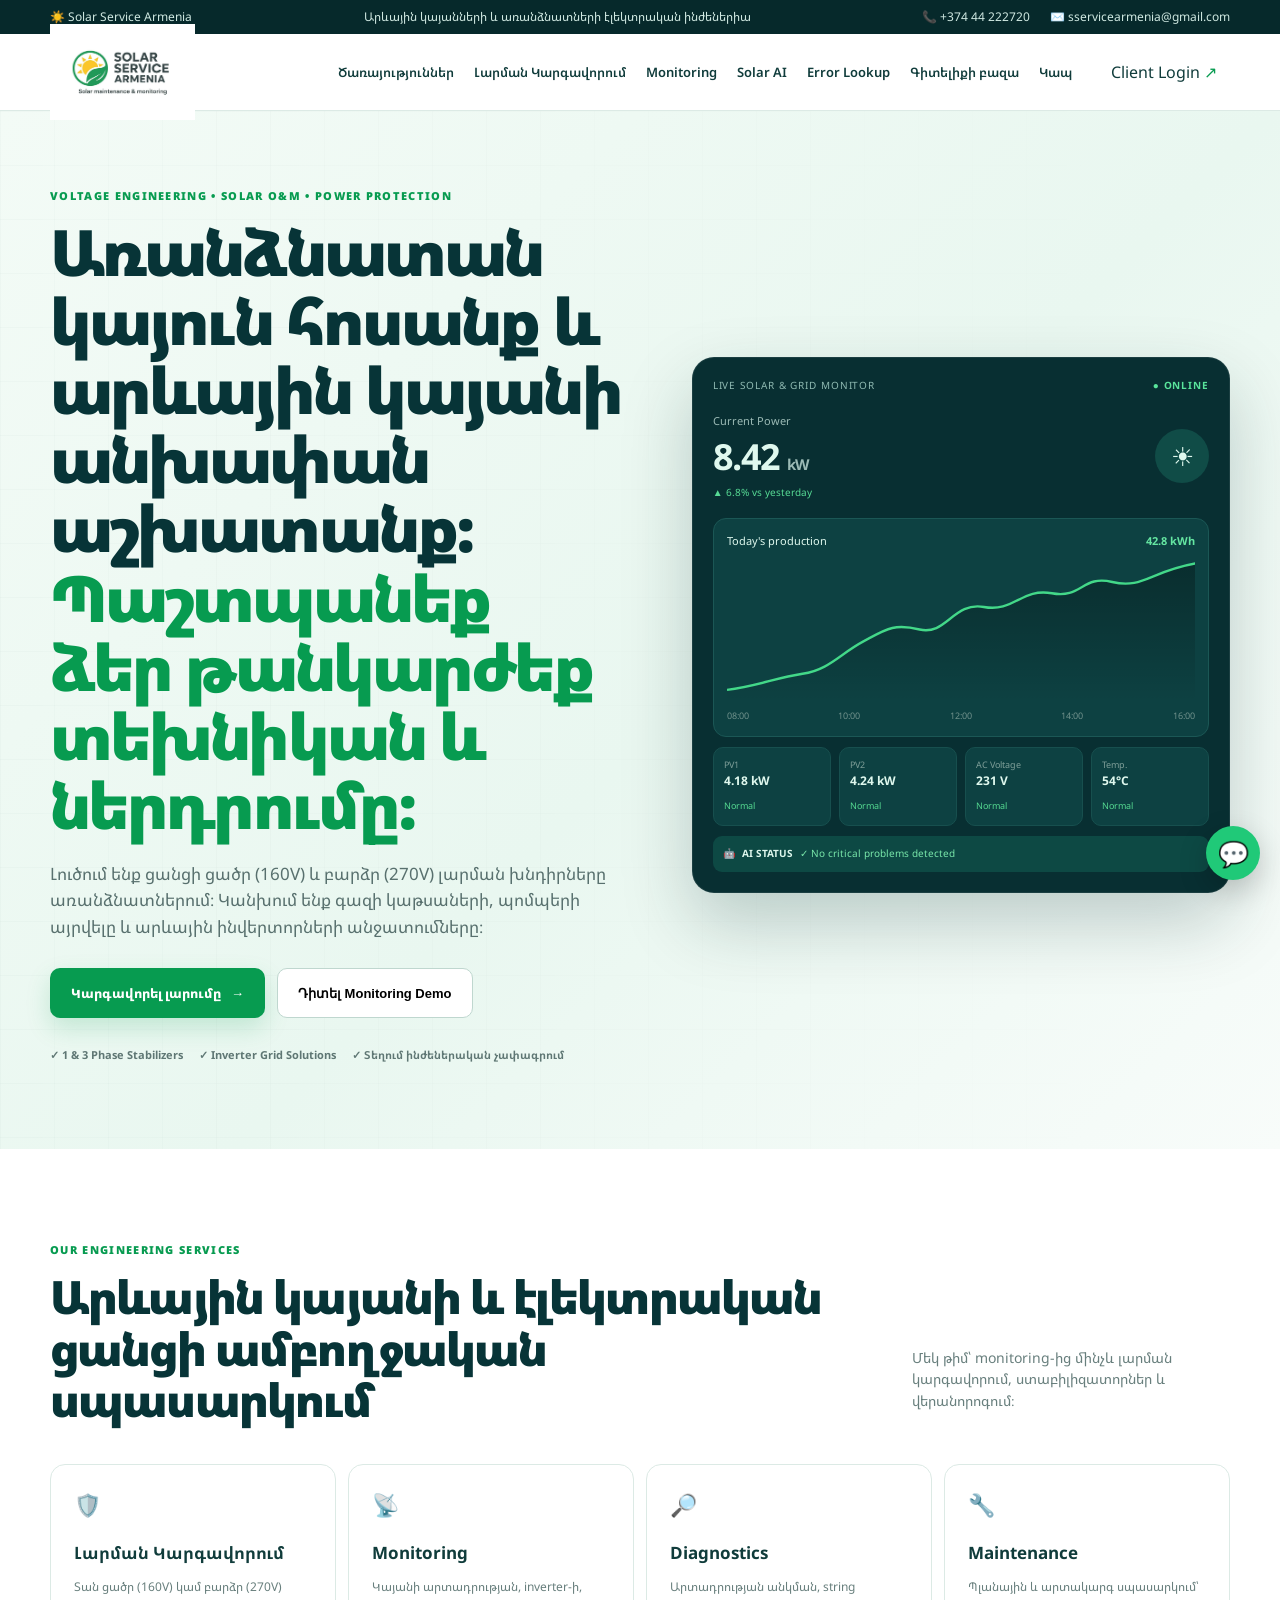
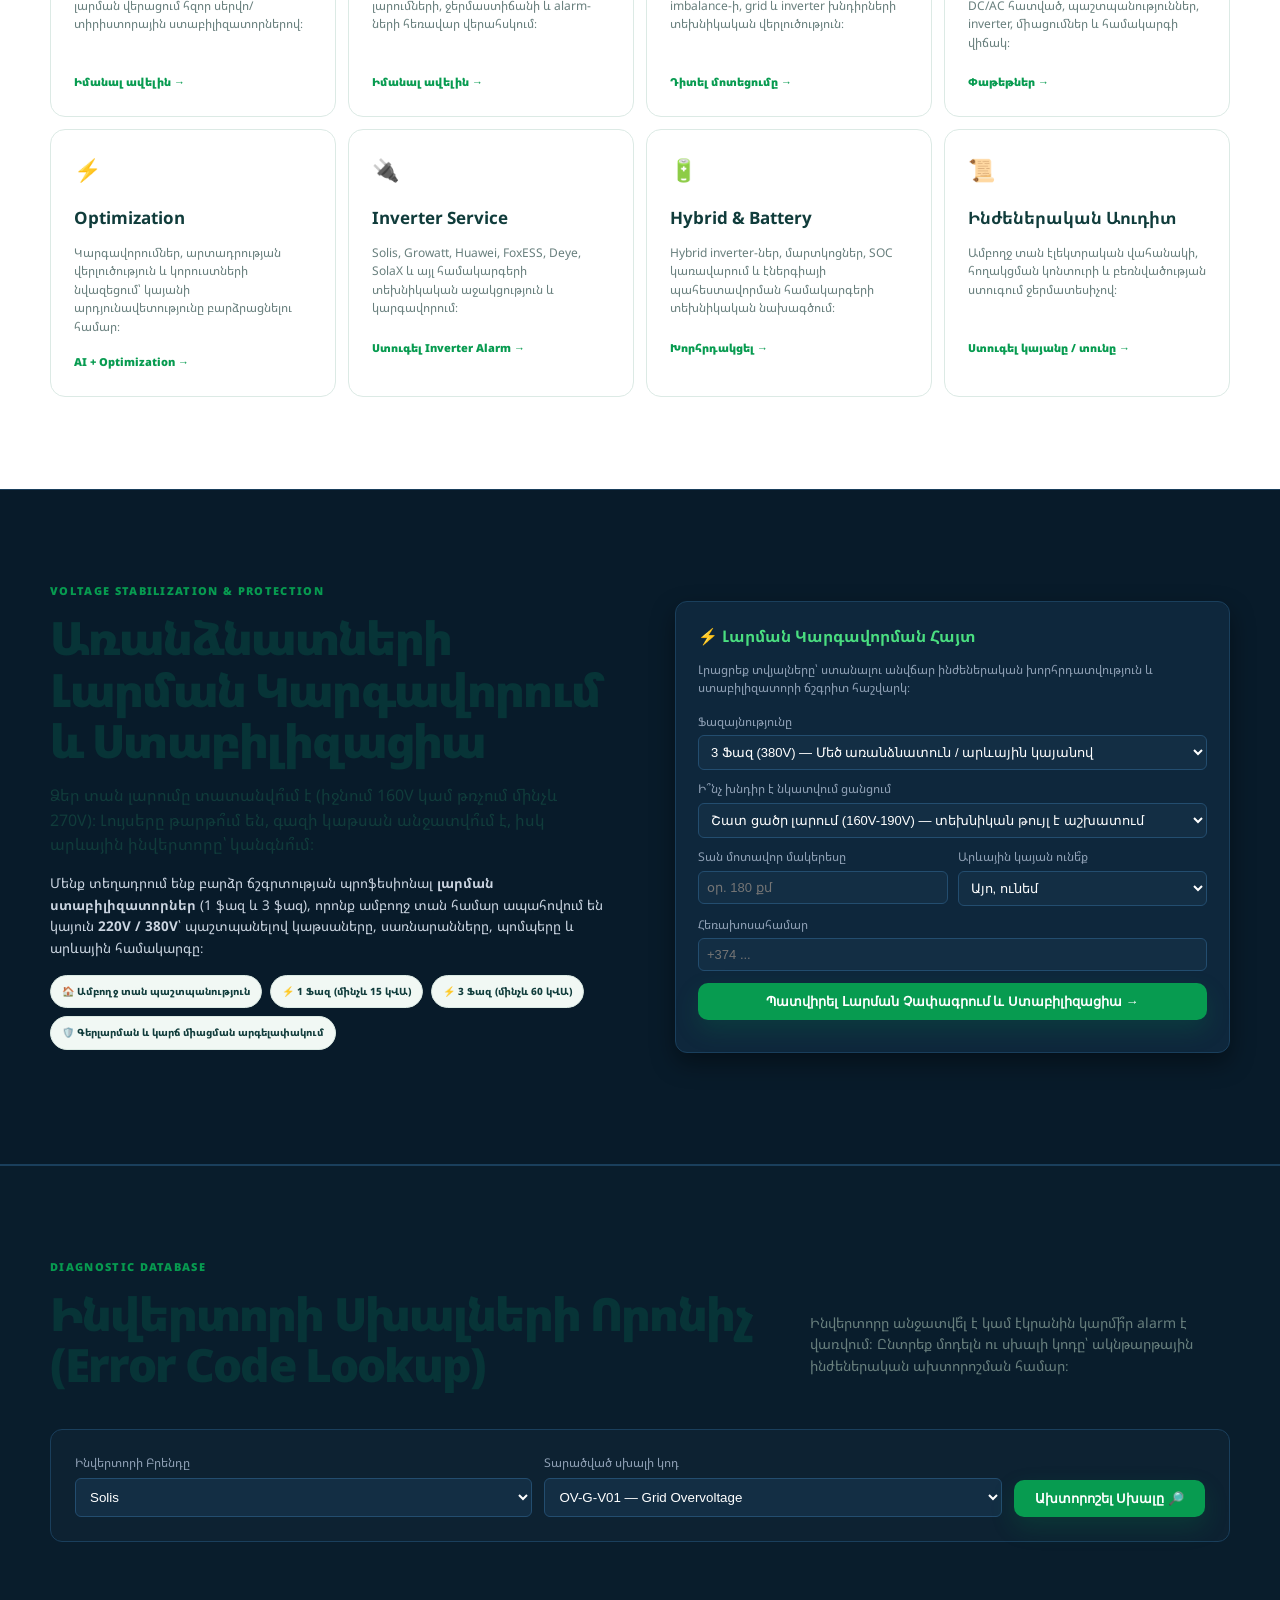
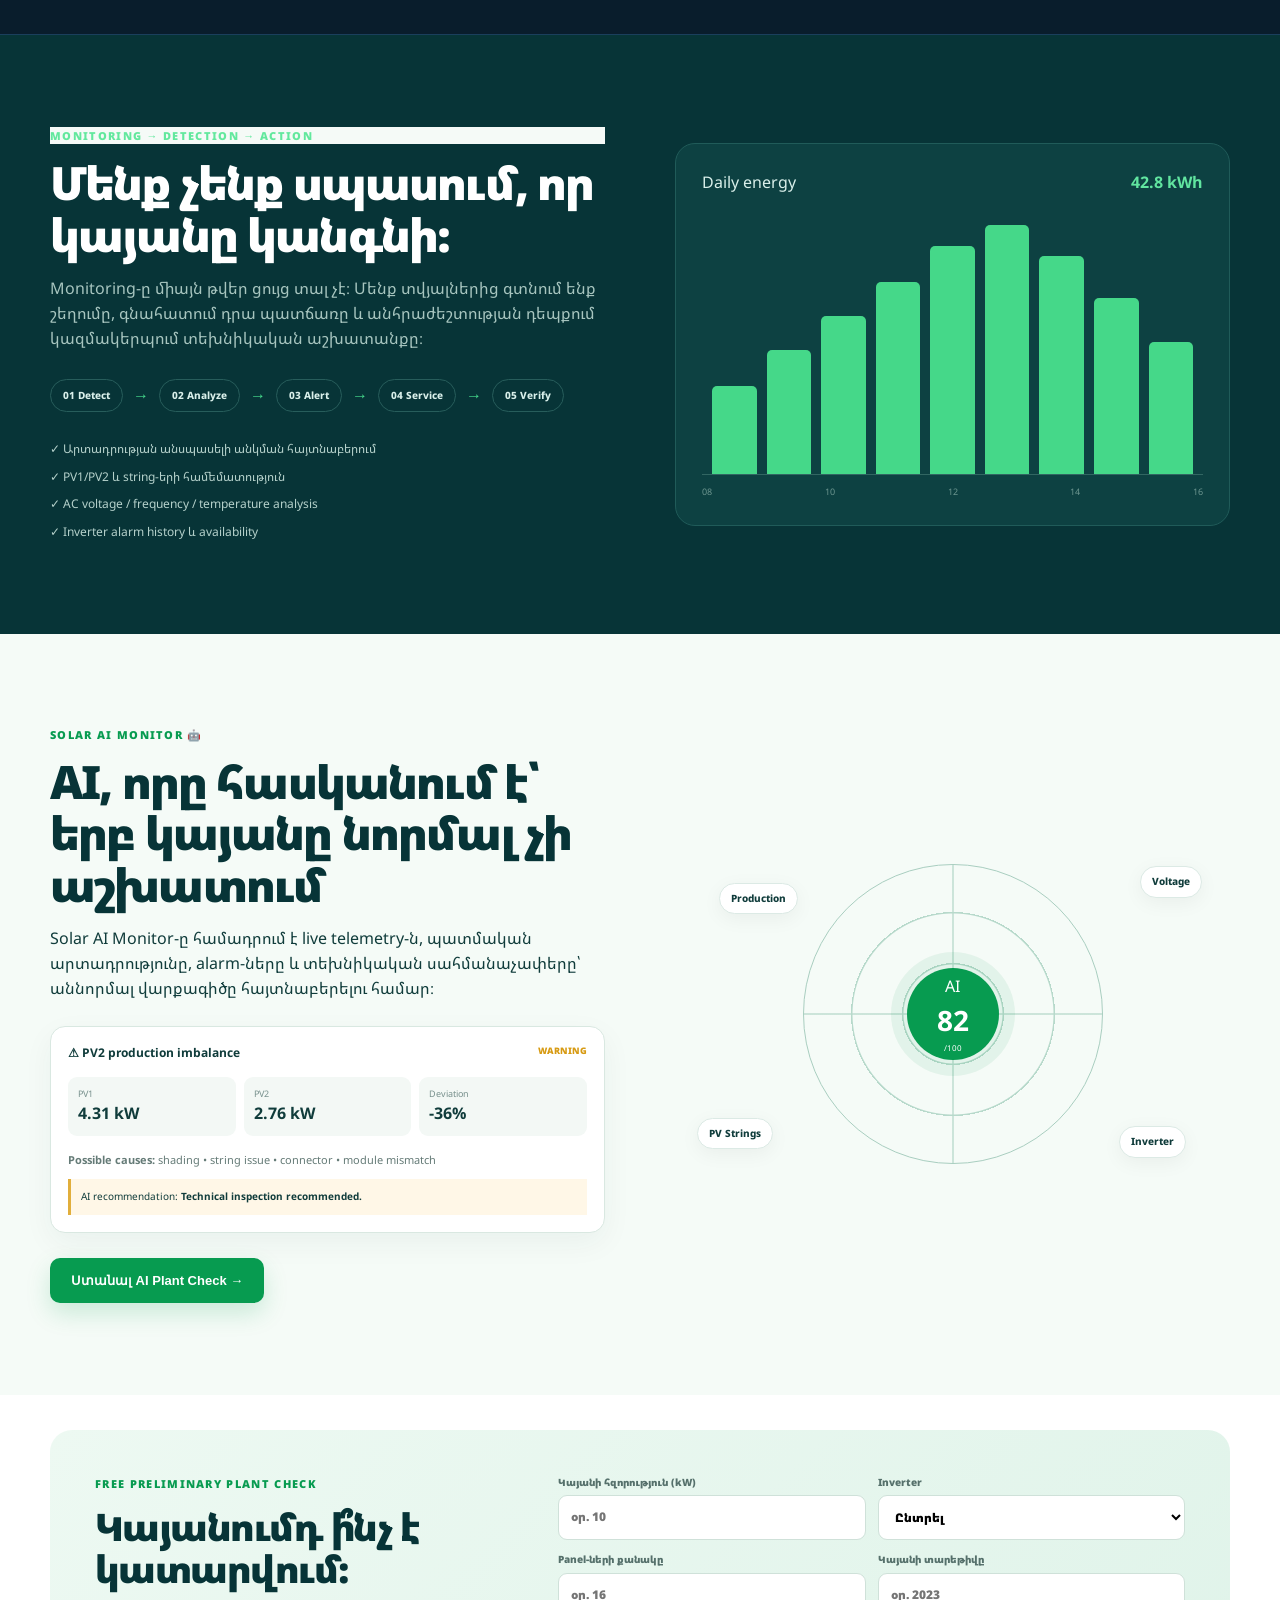
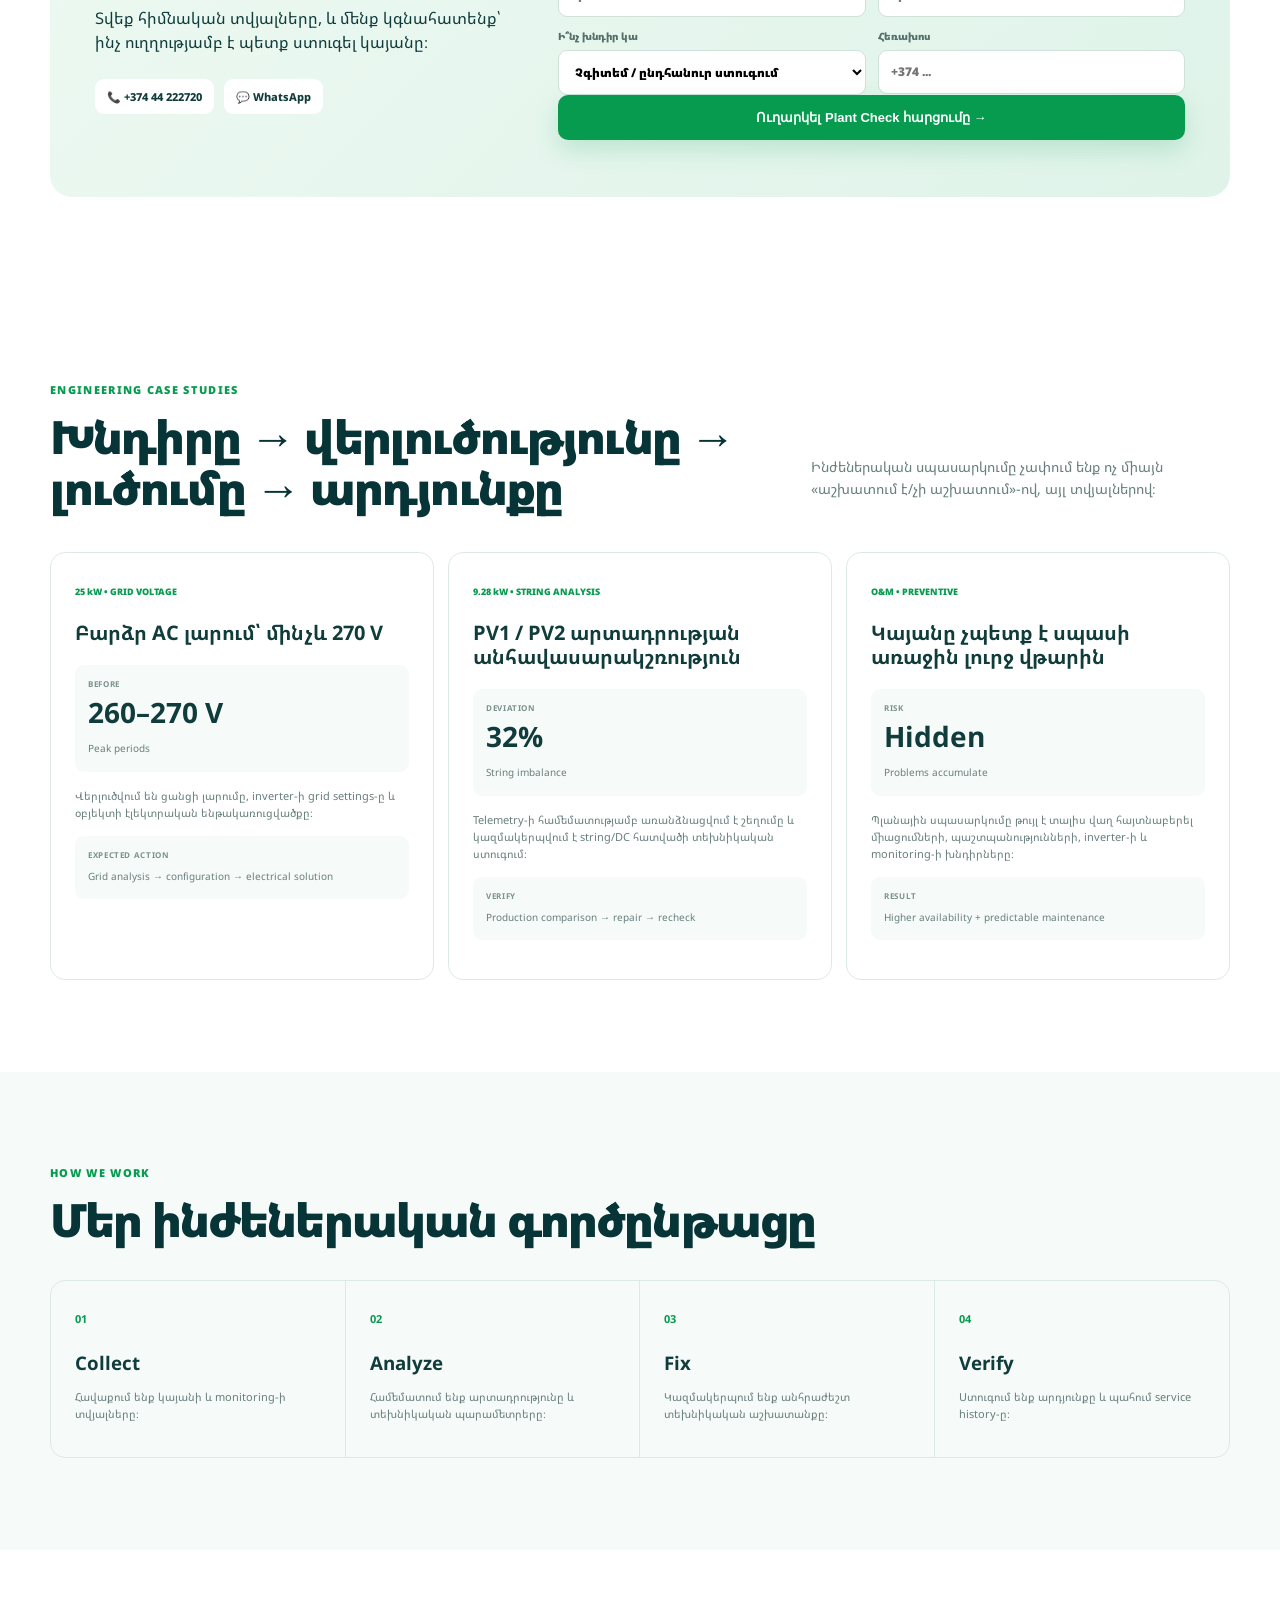
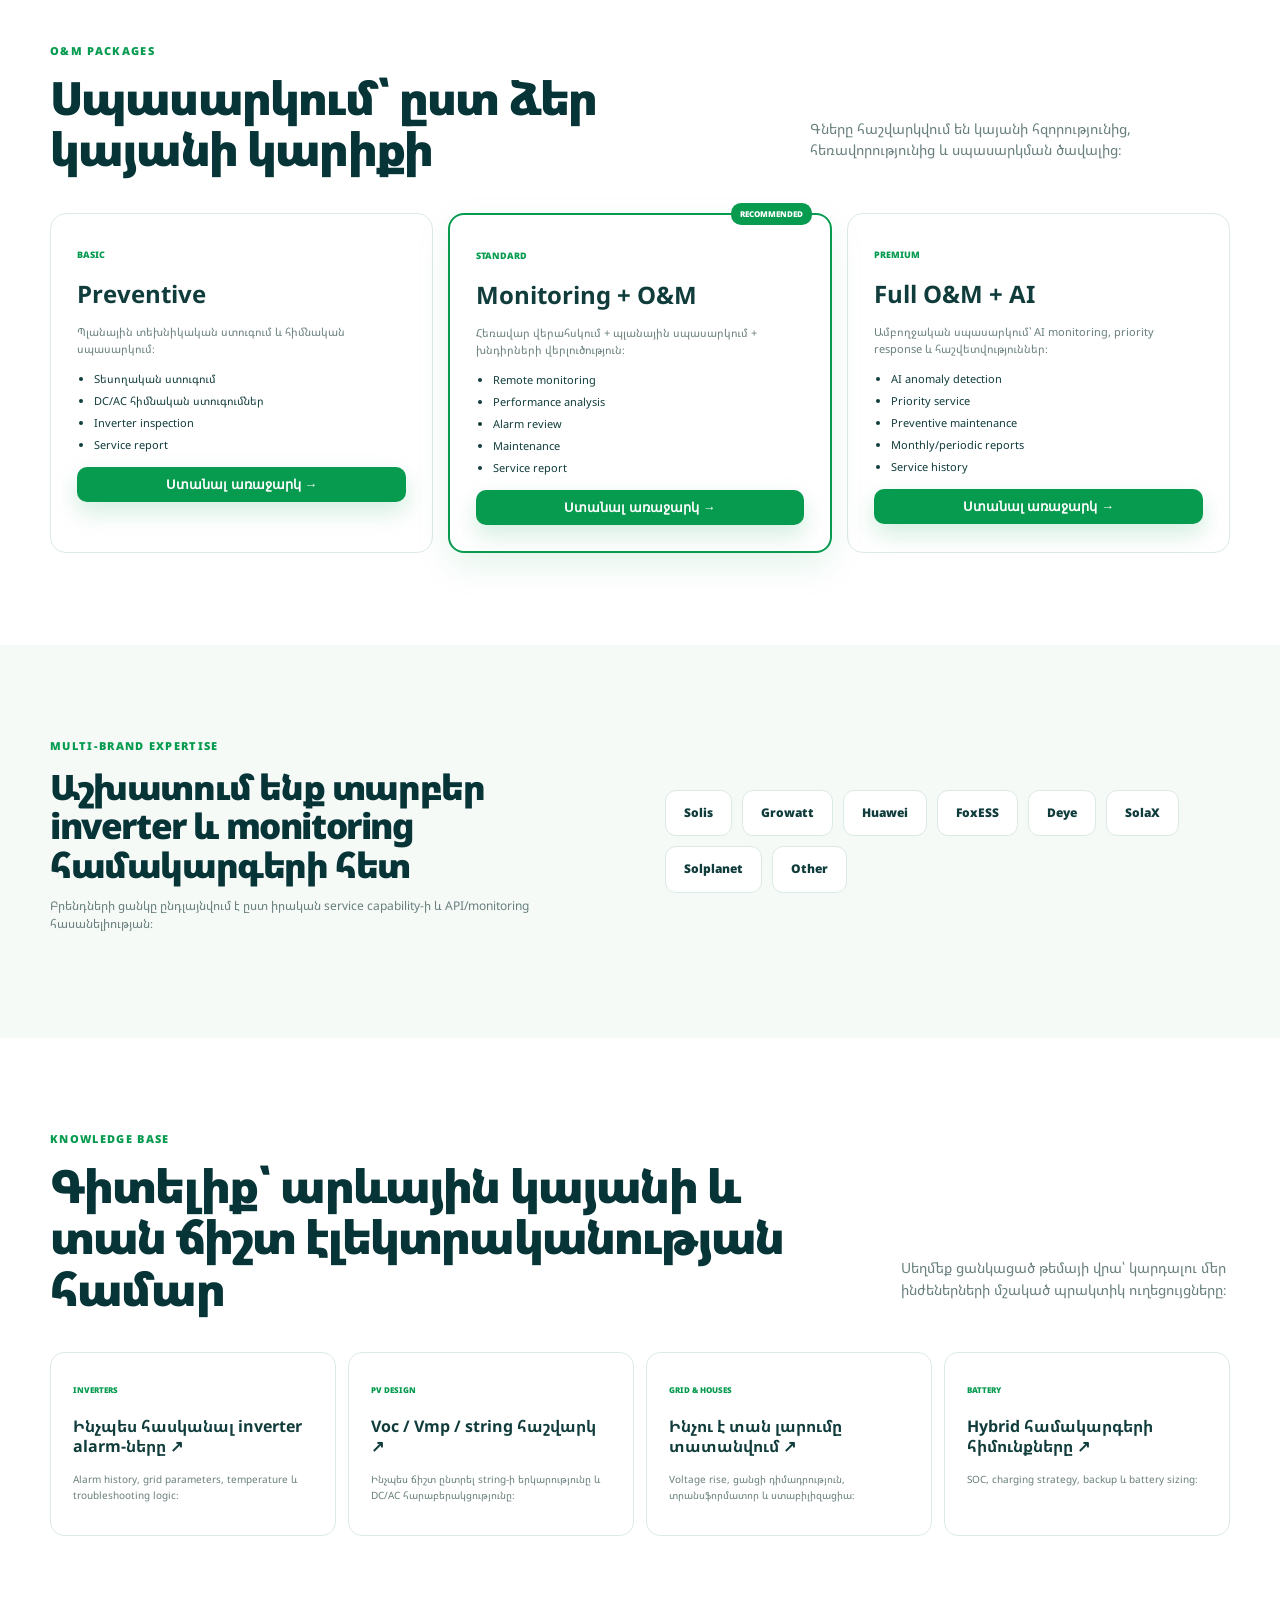
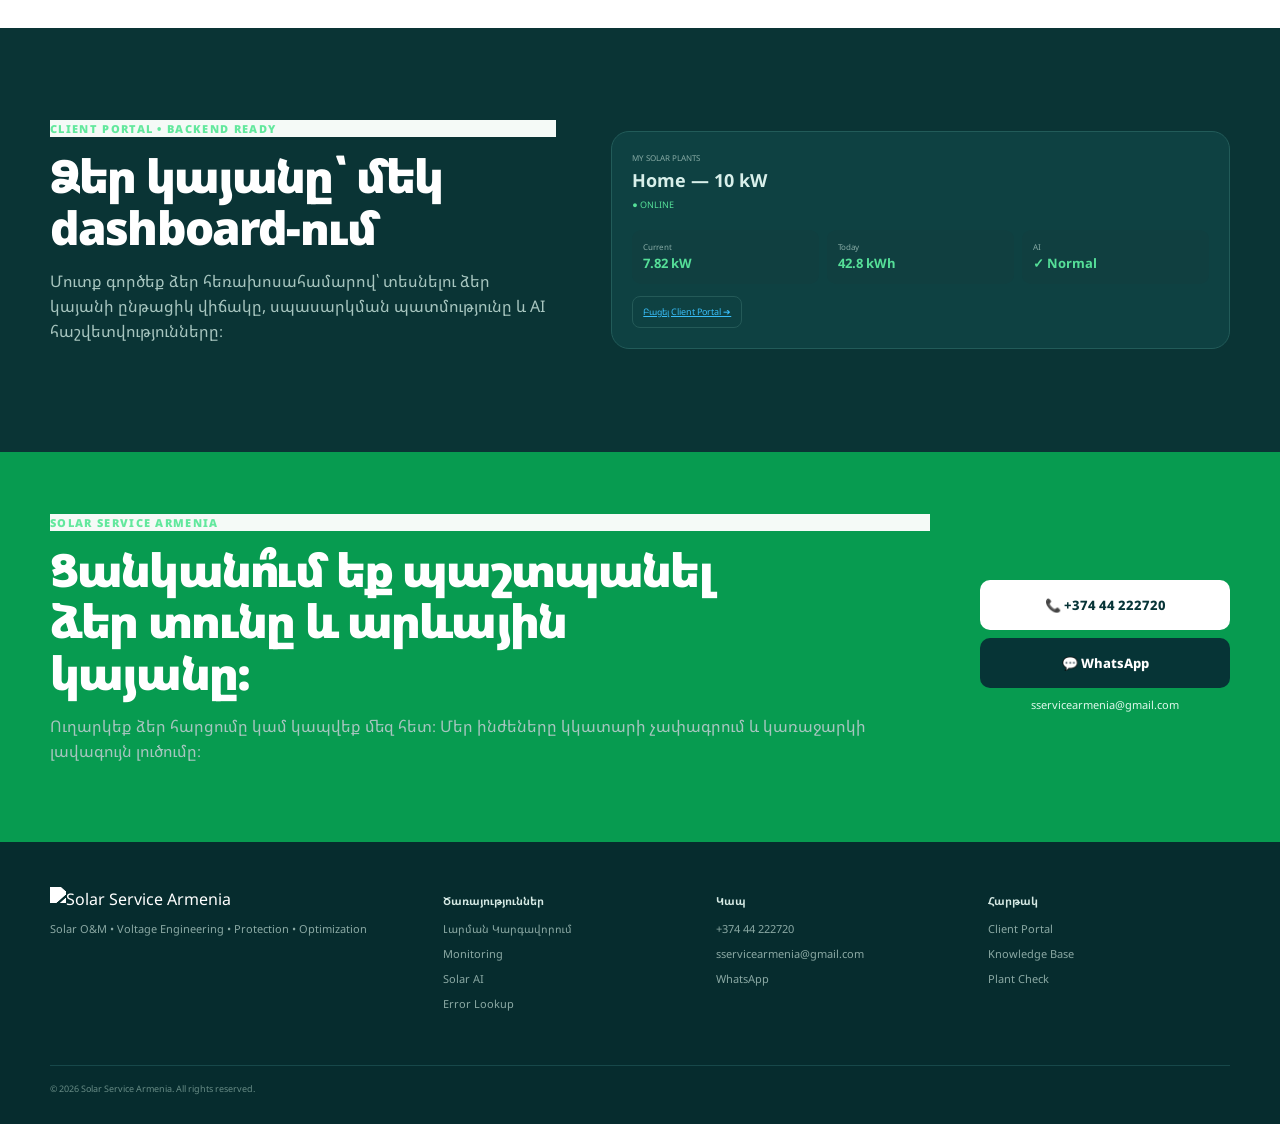
==== commit cde220fe: "Update index.html" ====
--- a/index.html
+++ b/index.html
@@ -63,7 +63,7 @@
 <body>
 <div class="topline"><div class="container top-inner"><span>☀️ Solar Service Armenia</span><span>Արևային կայանների և առանձնատների էլեկտրական ինժեներիա</span><div><a href="tel:+37444222720">📞 +374 44 222720</a><a href="mailto:sservicearmenia@gmail.com">✉️ sservicearmenia@gmail.com</a></div></div></div>
 <header class="header" id="top"><div class="container nav">
-<a class="brand" href="#top"><img src="assets/logo.png" alt="Solar Service Armenia"></a>
+<a class="brand" href="#top"><img src="solar service armenia.jpg" alt="Solar Service Armenia"></a>
 <nav><a href="#services">Ծառայություններ</a><a href="#house-voltage">Լարման Կարգավորում</a><a href="#monitoring">Monitoring</a><a href="#ai">Solar AI</a><a href="#lookup">Error Lookup</a><a href="#knowledge">Գիտելիքի բազա</a><a href="#contact">Կապ</a></nav>
 <button class="nav-login" id="btnOpenPortal" style="background:none; border:none; color:inherit; font:inherit; cursor:pointer;">Client Login <span>↗</span></button><button class="menu" id="menu" aria-label="Մենյու">☰</button></div>
 <div class="mobile-menu" id="mobileMenu"><a href="#services">Ծառայություններ</a><a href="#house-voltage">Լարման Կարգավորում</a><a href="#monitoring">Monitoring</a><a href="#ai">Solar AI</a><a href="#lookup">Error Lookup</a><a href="#knowledge">Գիտելիքի բազա</a><a href="#contact">Կապ</a><a href="javascript:void(0)" id="mobileBtnOpenPortal">Client Login</a></div></header>
@@ -386,4 +386,4 @@
 <footer><div class="container footer-grid"><div><img src="assets/logo.png" alt="Solar Service Armenia"><p>Solar O&M • Voltage Engineering • Protection • Optimization</p></div><div><b>Ծառայություններ</b><a href="#house-voltage">Լարման Կարգավորում</a><a href="#monitoring">Monitoring</a><a href="#ai">Solar AI</a><a href="#lookup">Error Lookup</a></div><div><b>Կապ</b><a href="tel:+37444222720">+374 44 222720</a><a href="mailto:sservicearmenia@gmail.com">sservicearmenia@gmail.com</a><a href="https://wa.me/37444222720" target="_blank">WhatsApp</a></div><div><b>Հարթակ</b><a href="#portal">Client Portal</a><a href="#knowledge">Knowledge Base</a><a href="#check">Plant Check</a></div></div><div class="container copyright">© 2026 Solar Service Armenia. All rights reserved.</div></footer>
 <a class="floating-wa" href="https://wa.me/37444222720" target="_blank" rel="noopener" aria-label="WhatsApp">💬</a>
 <script src="script.js"></script>
-</body></html>+</body></html>
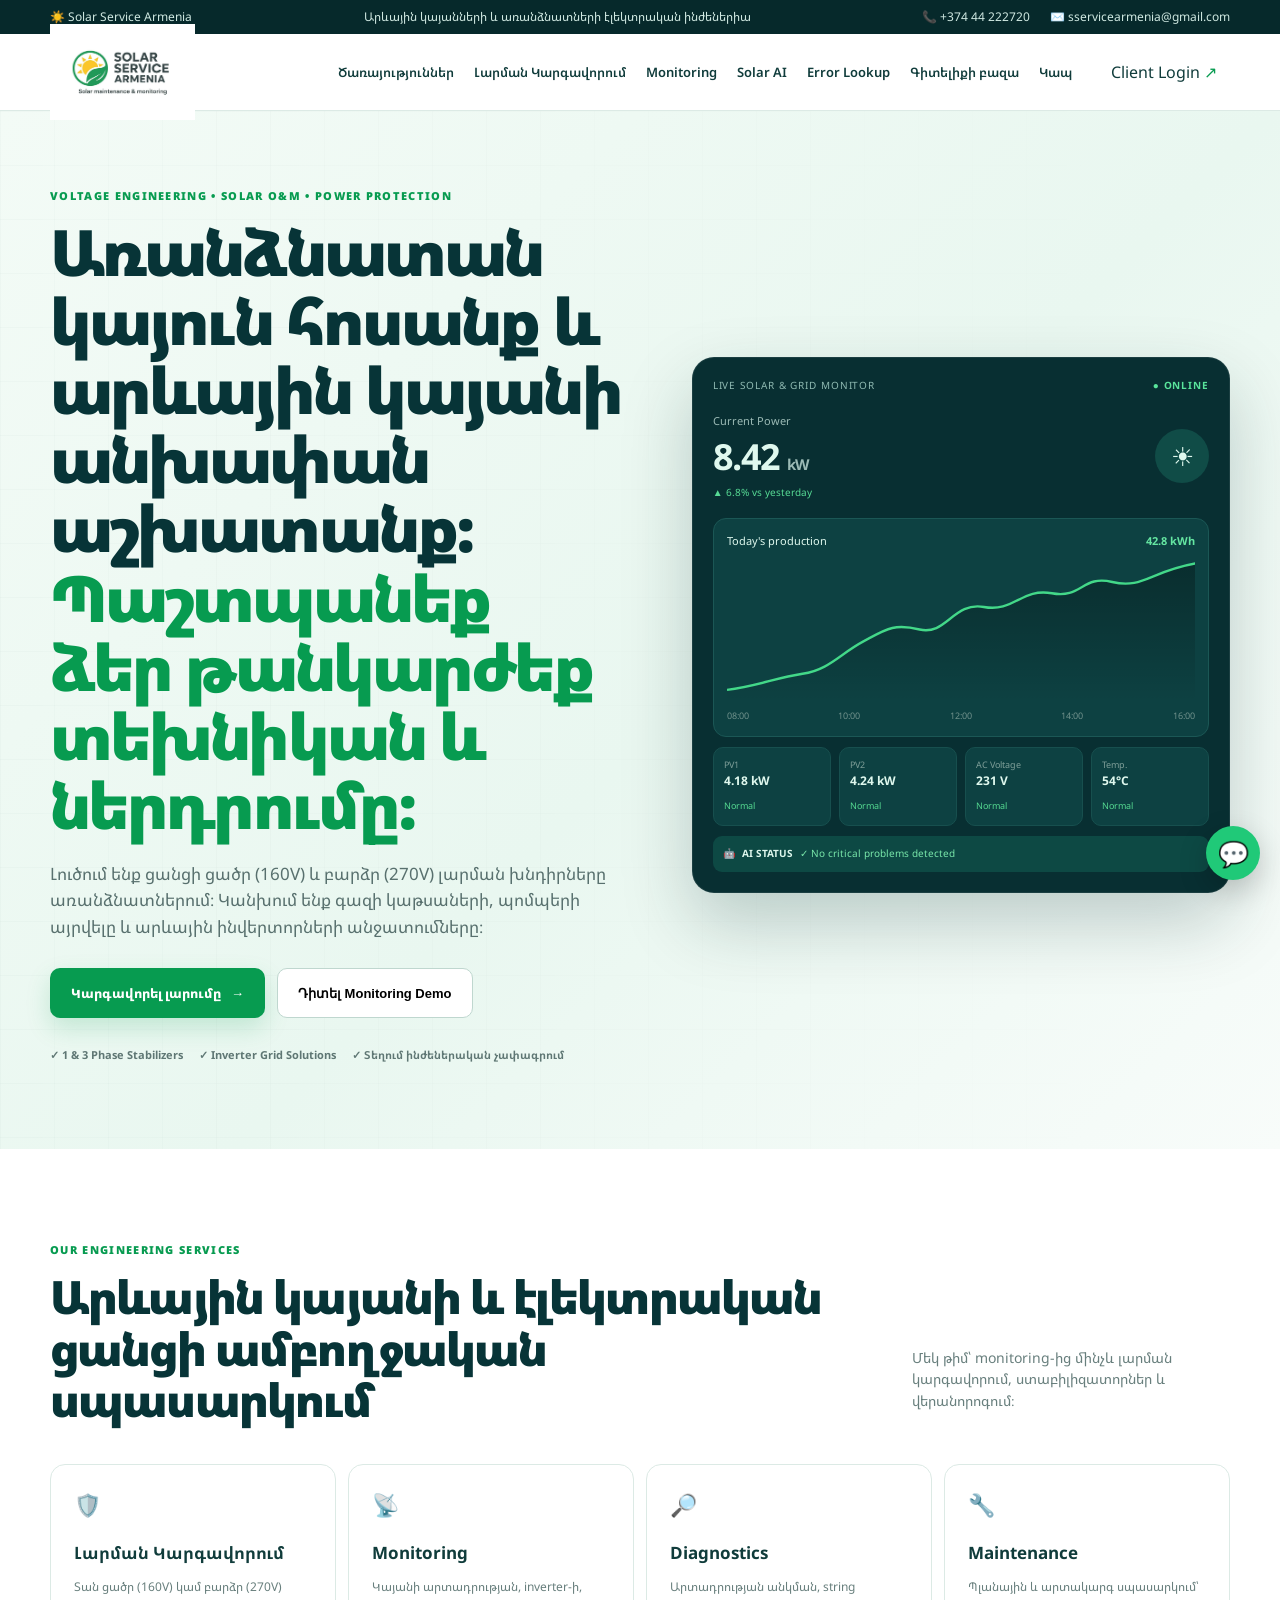
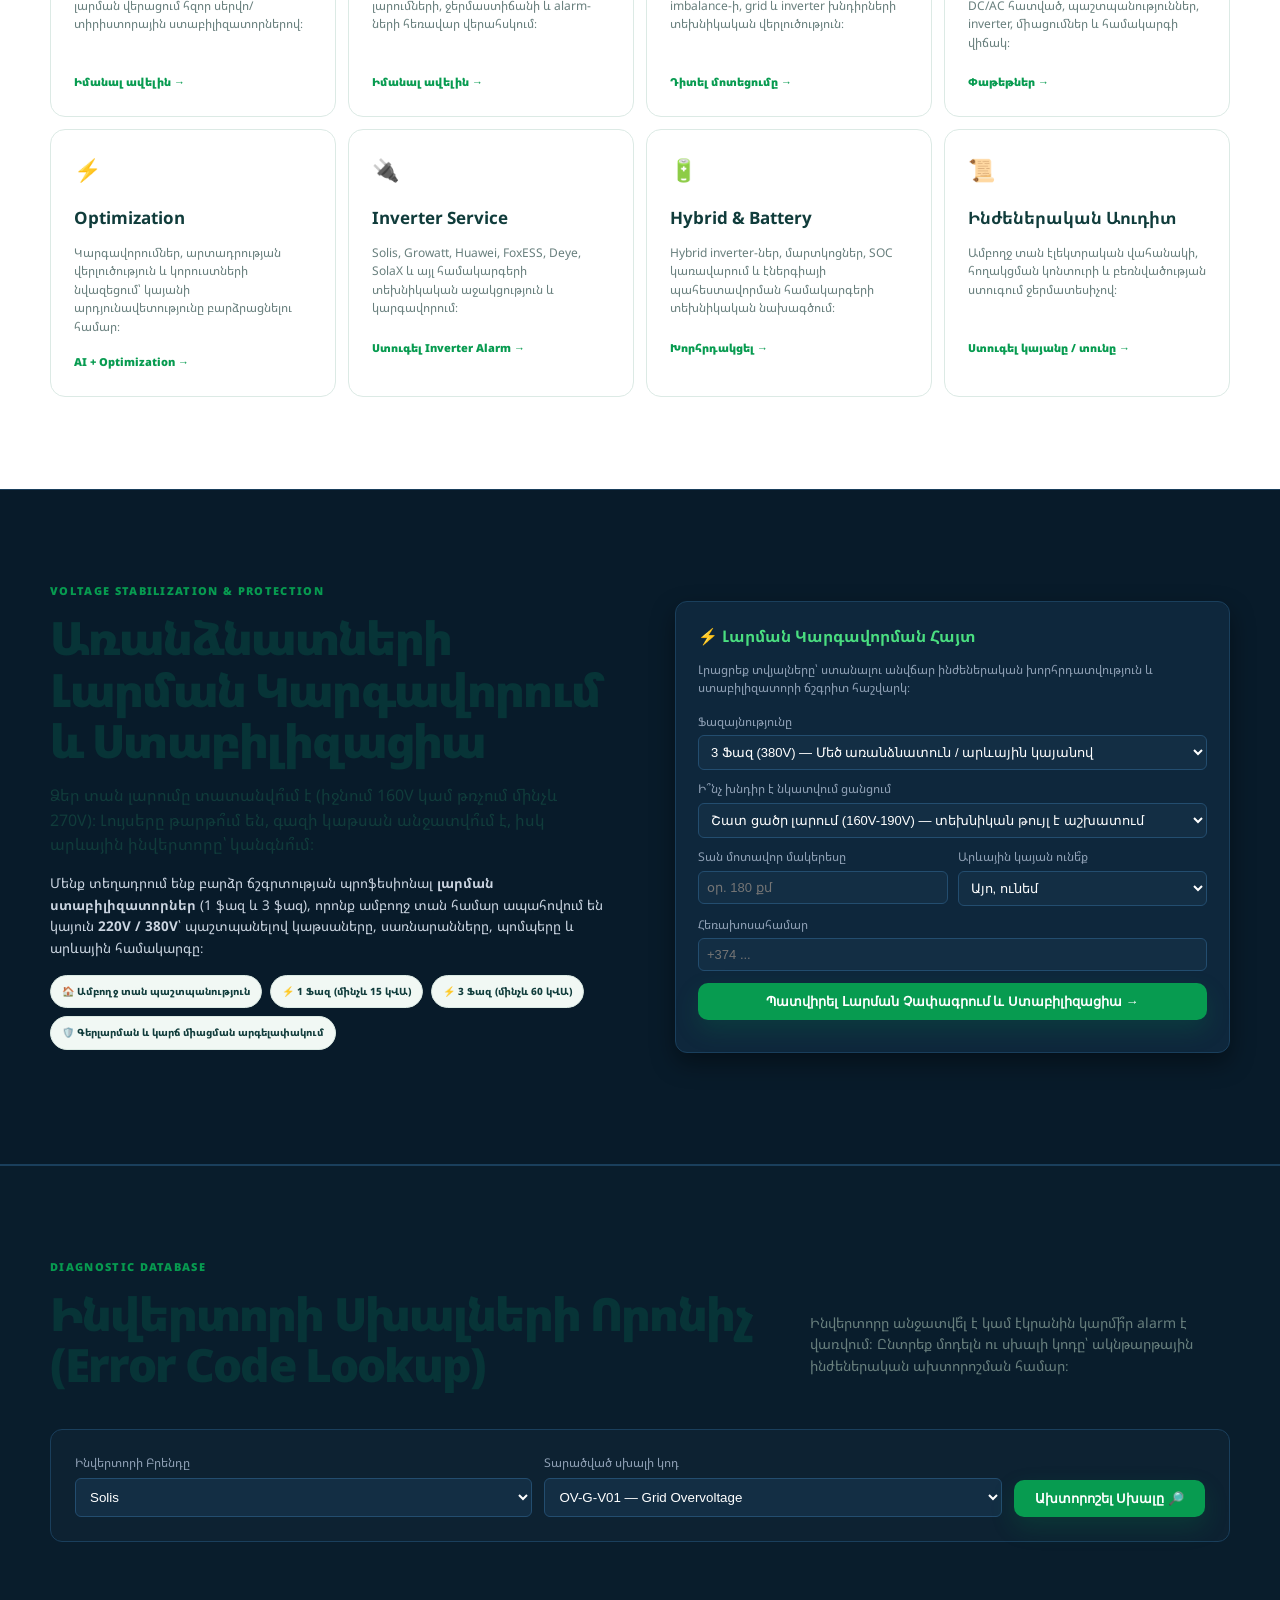
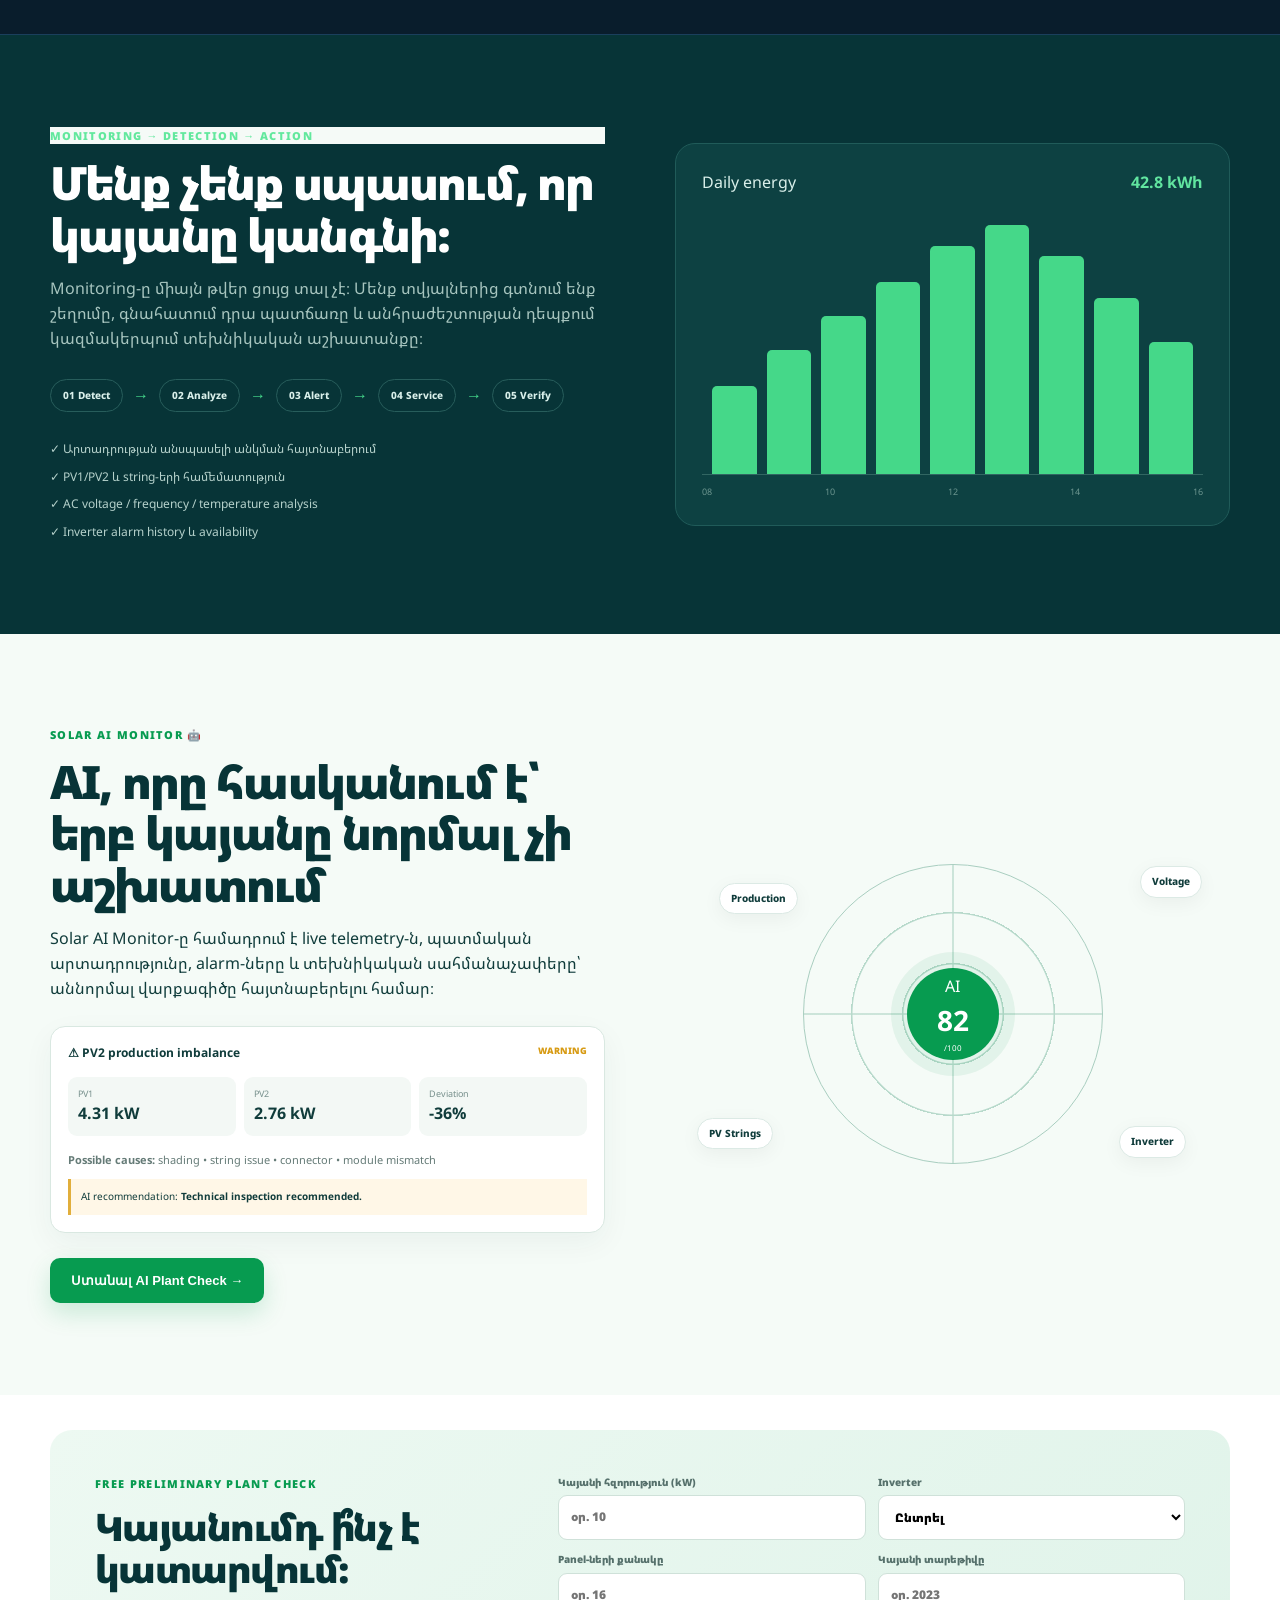
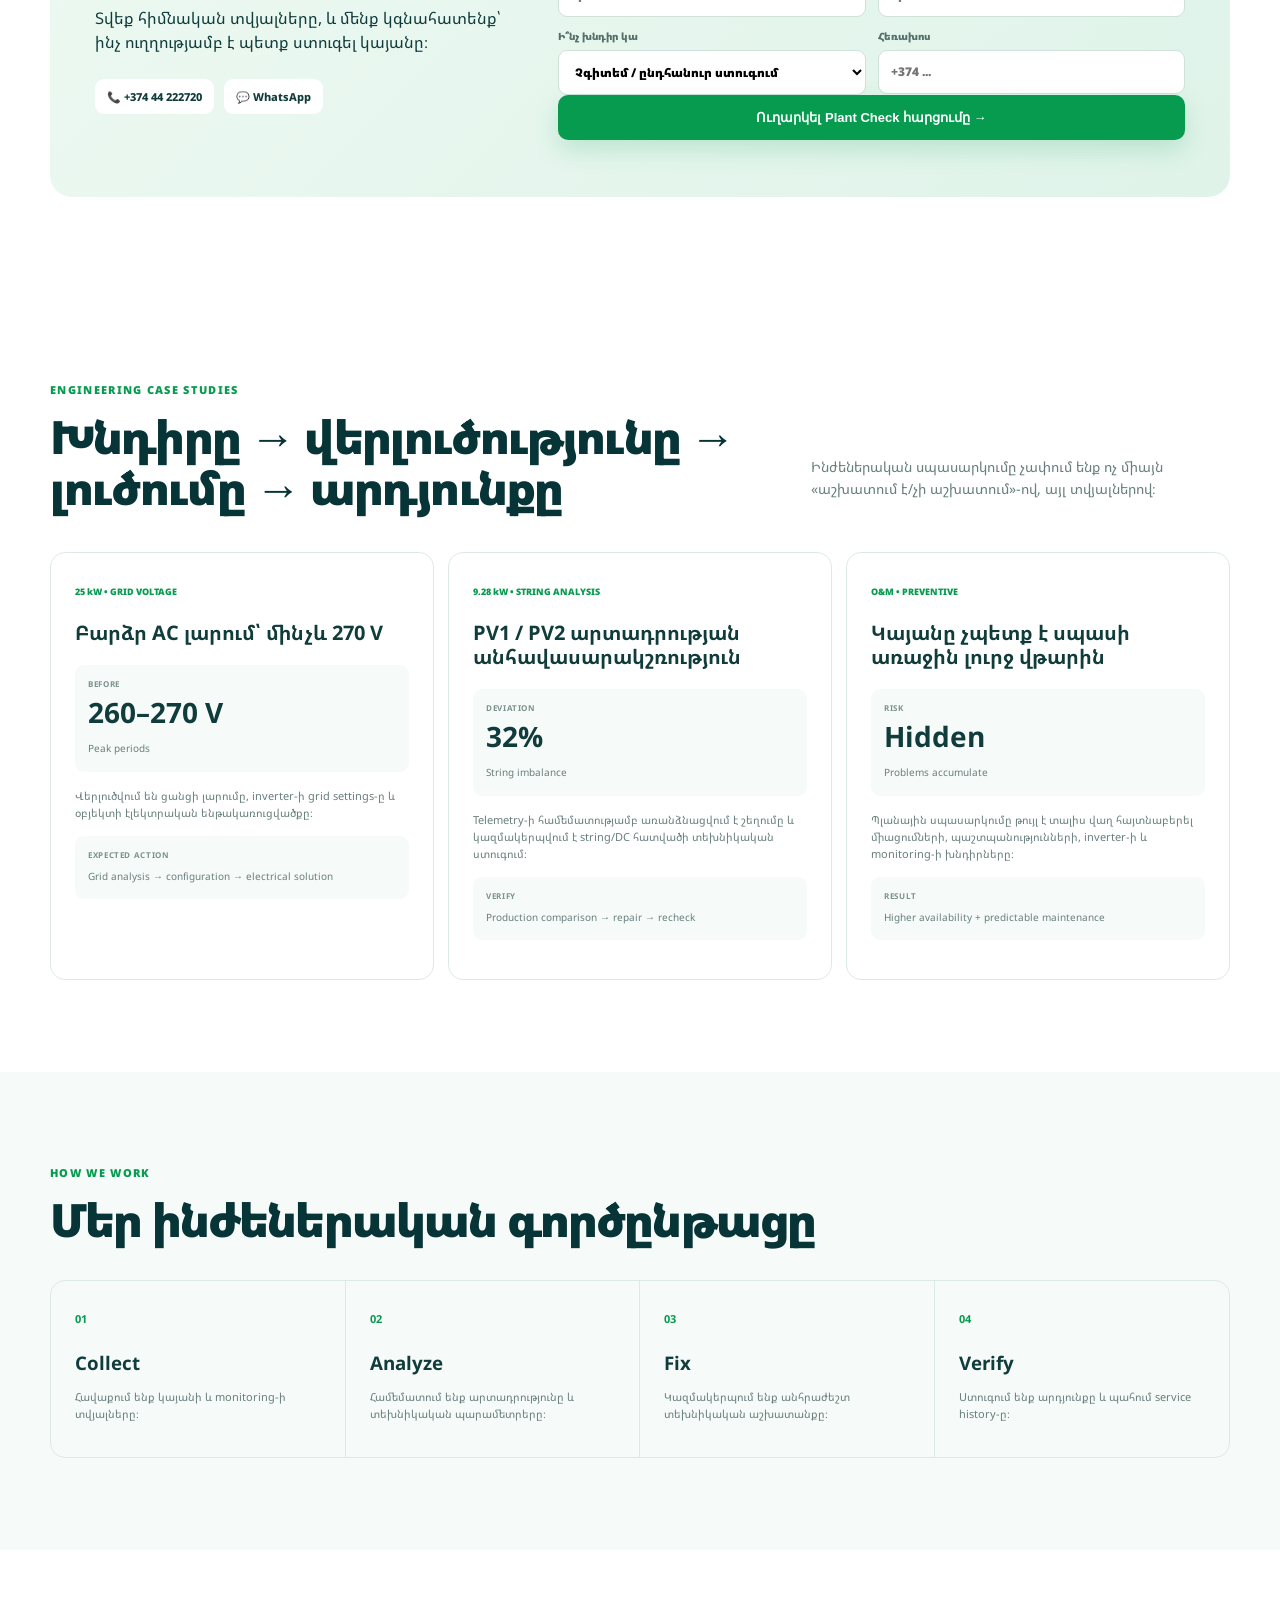
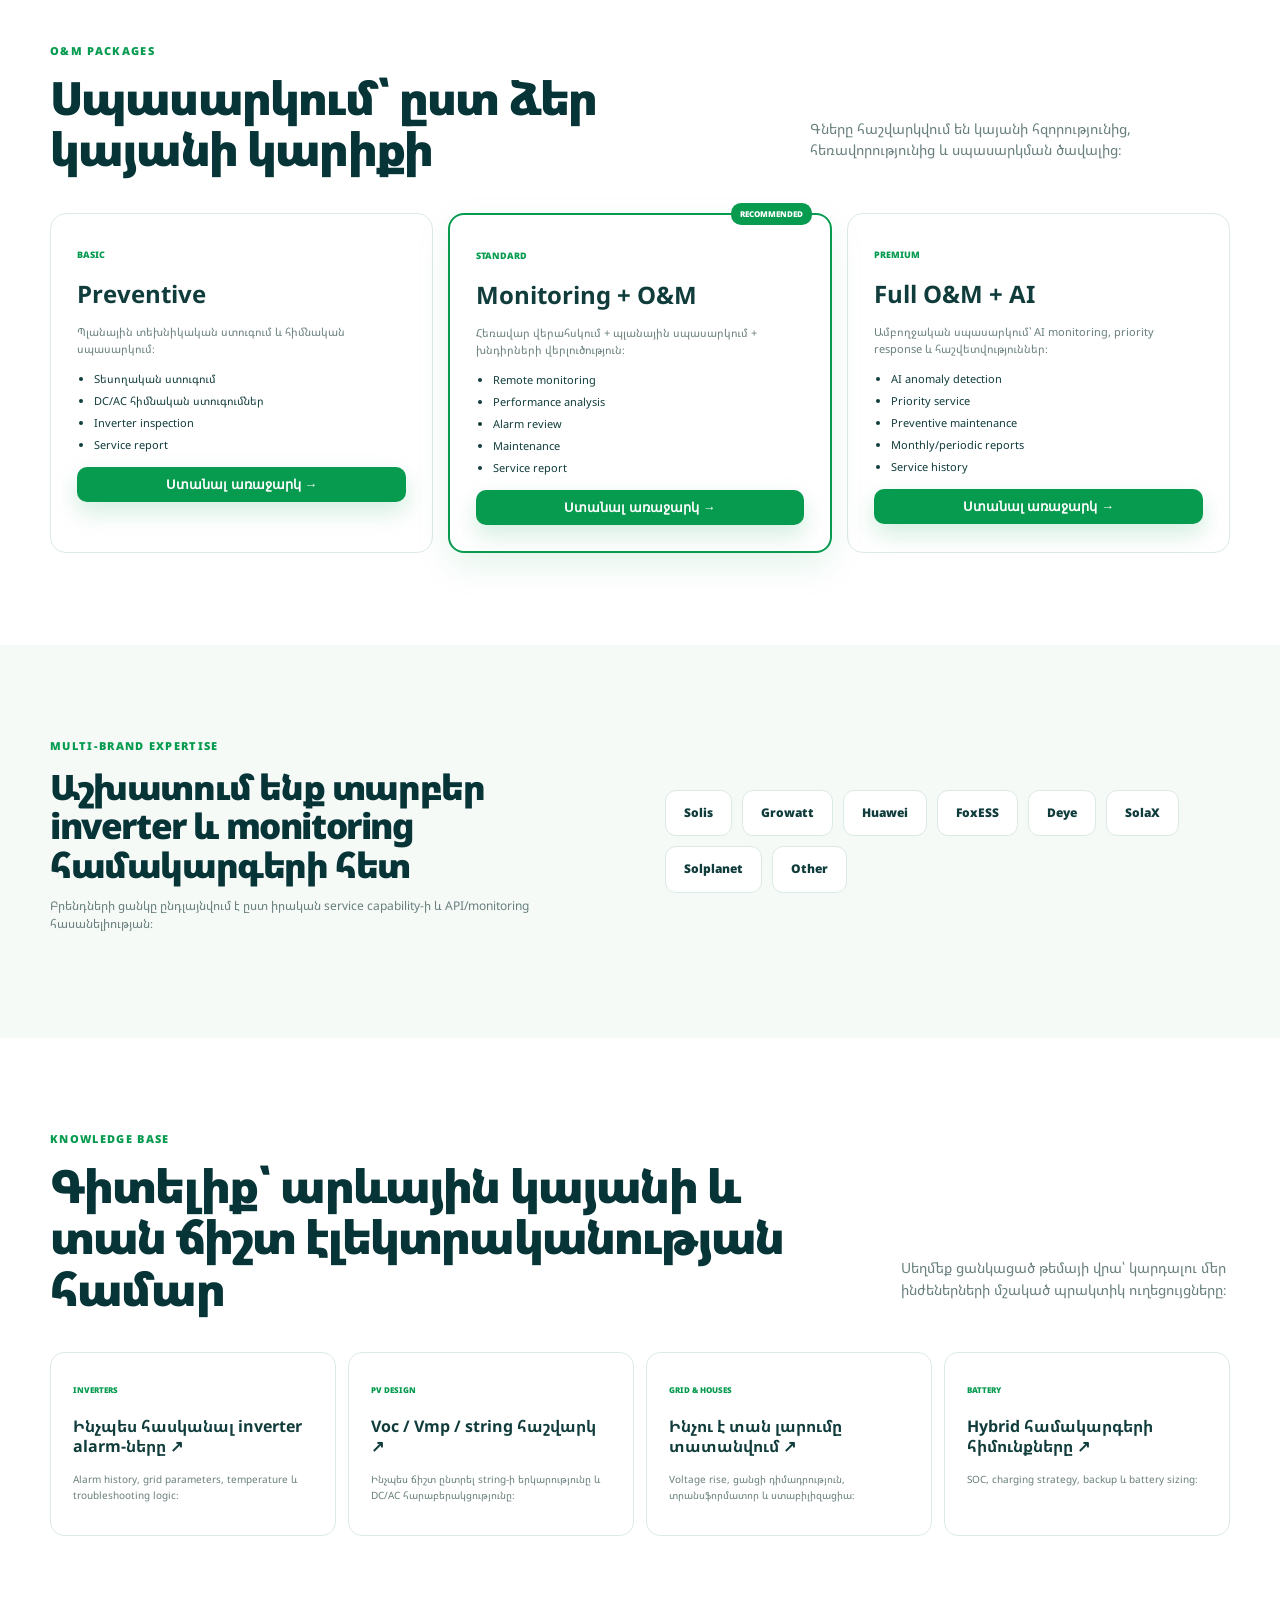
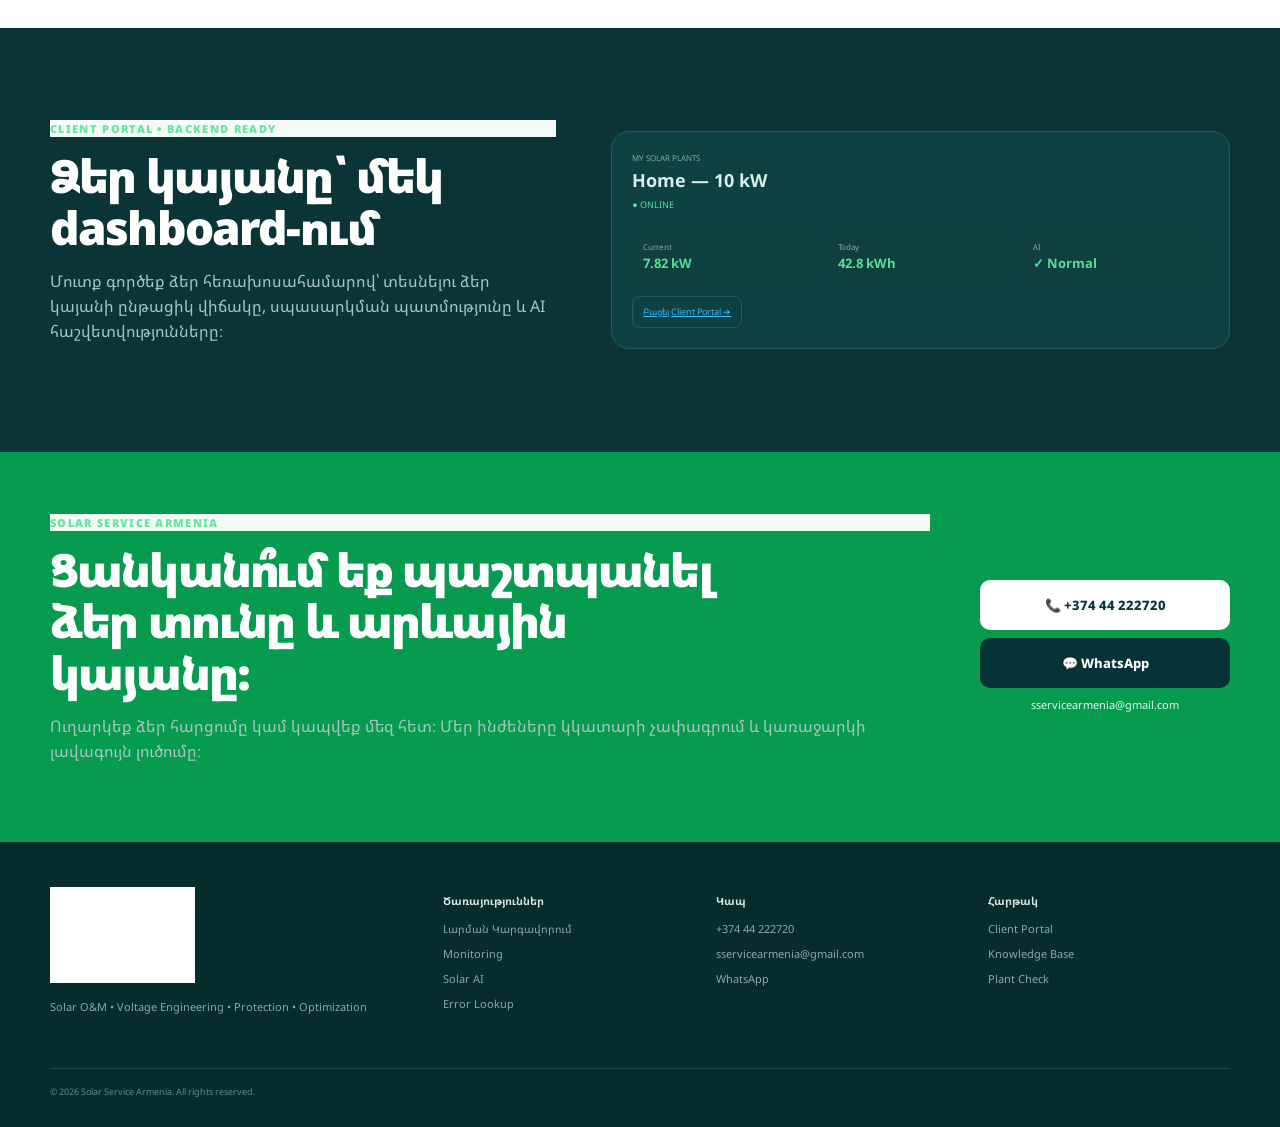
==== commit b9d30cc0: "Update index.html" ====
--- a/index.html
+++ b/index.html
@@ -383,7 +383,7 @@
 
 <section class="cta" id="contact"><div class="container cta-inner"><div><div class="eyebrow light">SOLAR SERVICE ARMENIA</div><h2>Ցանկանո՞ւմ եք պաշտպանել ձեր տունը և արևային կայանը։</h2><p>Ուղարկեք ձեր հարցումը կամ կապվեք մեզ հետ։ Մեր ինժեները կկատարի չափագրում և կառաջարկի լավագույն լուծումը։</p></div><div class="cta-buttons"><a class="btn white" href="tel:+37444222720">📞 +374 44 222720</a><a class="btn dark" href="https://wa.me/37444222720" target="_blank" rel="noopener">💬 WhatsApp</a><a class="mail" href="mailto:sservicearmenia@gmail.com">sservicearmenia@gmail.com</a></div></div></section>
 </main>
-<footer><div class="container footer-grid"><div><img src="assets/logo.png" alt="Solar Service Armenia"><p>Solar O&M • Voltage Engineering • Protection • Optimization</p></div><div><b>Ծառայություններ</b><a href="#house-voltage">Լարման Կարգավորում</a><a href="#monitoring">Monitoring</a><a href="#ai">Solar AI</a><a href="#lookup">Error Lookup</a></div><div><b>Կապ</b><a href="tel:+37444222720">+374 44 222720</a><a href="mailto:sservicearmenia@gmail.com">sservicearmenia@gmail.com</a><a href="https://wa.me/37444222720" target="_blank">WhatsApp</a></div><div><b>Հարթակ</b><a href="#portal">Client Portal</a><a href="#knowledge">Knowledge Base</a><a href="#check">Plant Check</a></div></div><div class="container copyright">© 2026 Solar Service Armenia. All rights reserved.</div></footer>
+<footer><div class="container footer-grid"><div><img src="solar service armenia.jpg" alt="Solar Service Armenia"><p>Solar O&M • Voltage Engineering • Protection • Optimization</p></div><div><b>Ծառայություններ</b><a href="#house-voltage">Լարման Կարգավորում</a><a href="#monitoring">Monitoring</a><a href="#ai">Solar AI</a><a href="#lookup">Error Lookup</a></div><div><b>Կապ</b><a href="tel:+37444222720">+374 44 222720</a><a href="mailto:sservicearmenia@gmail.com">sservicearmenia@gmail.com</a><a href="https://wa.me/37444222720" target="_blank">WhatsApp</a></div><div><b>Հարթակ</b><a href="#portal">Client Portal</a><a href="#knowledge">Knowledge Base</a><a href="#check">Plant Check</a></div></div><div class="container copyright">© 2026 Solar Service Armenia. All rights reserved.</div></footer>
 <a class="floating-wa" href="https://wa.me/37444222720" target="_blank" rel="noopener" aria-label="WhatsApp">💬</a>
 <script src="script.js"></script>
 </body></html>
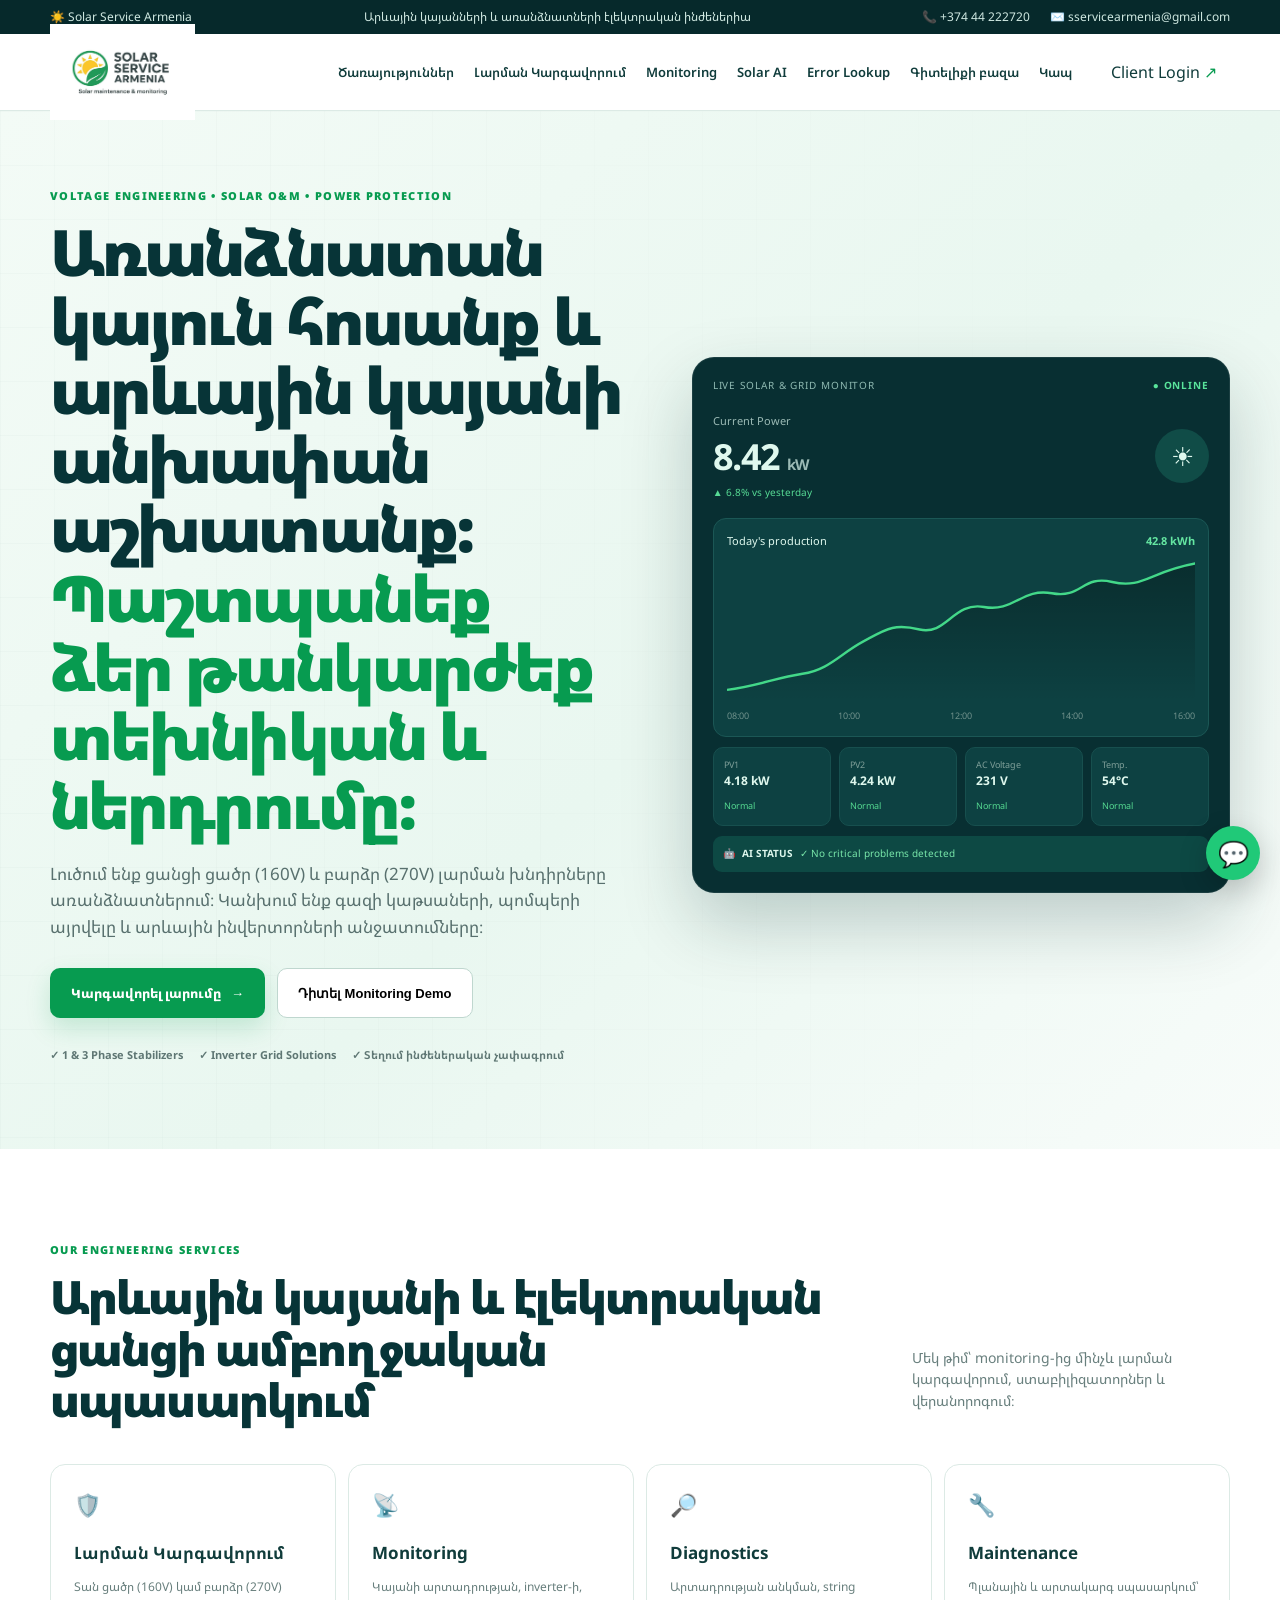
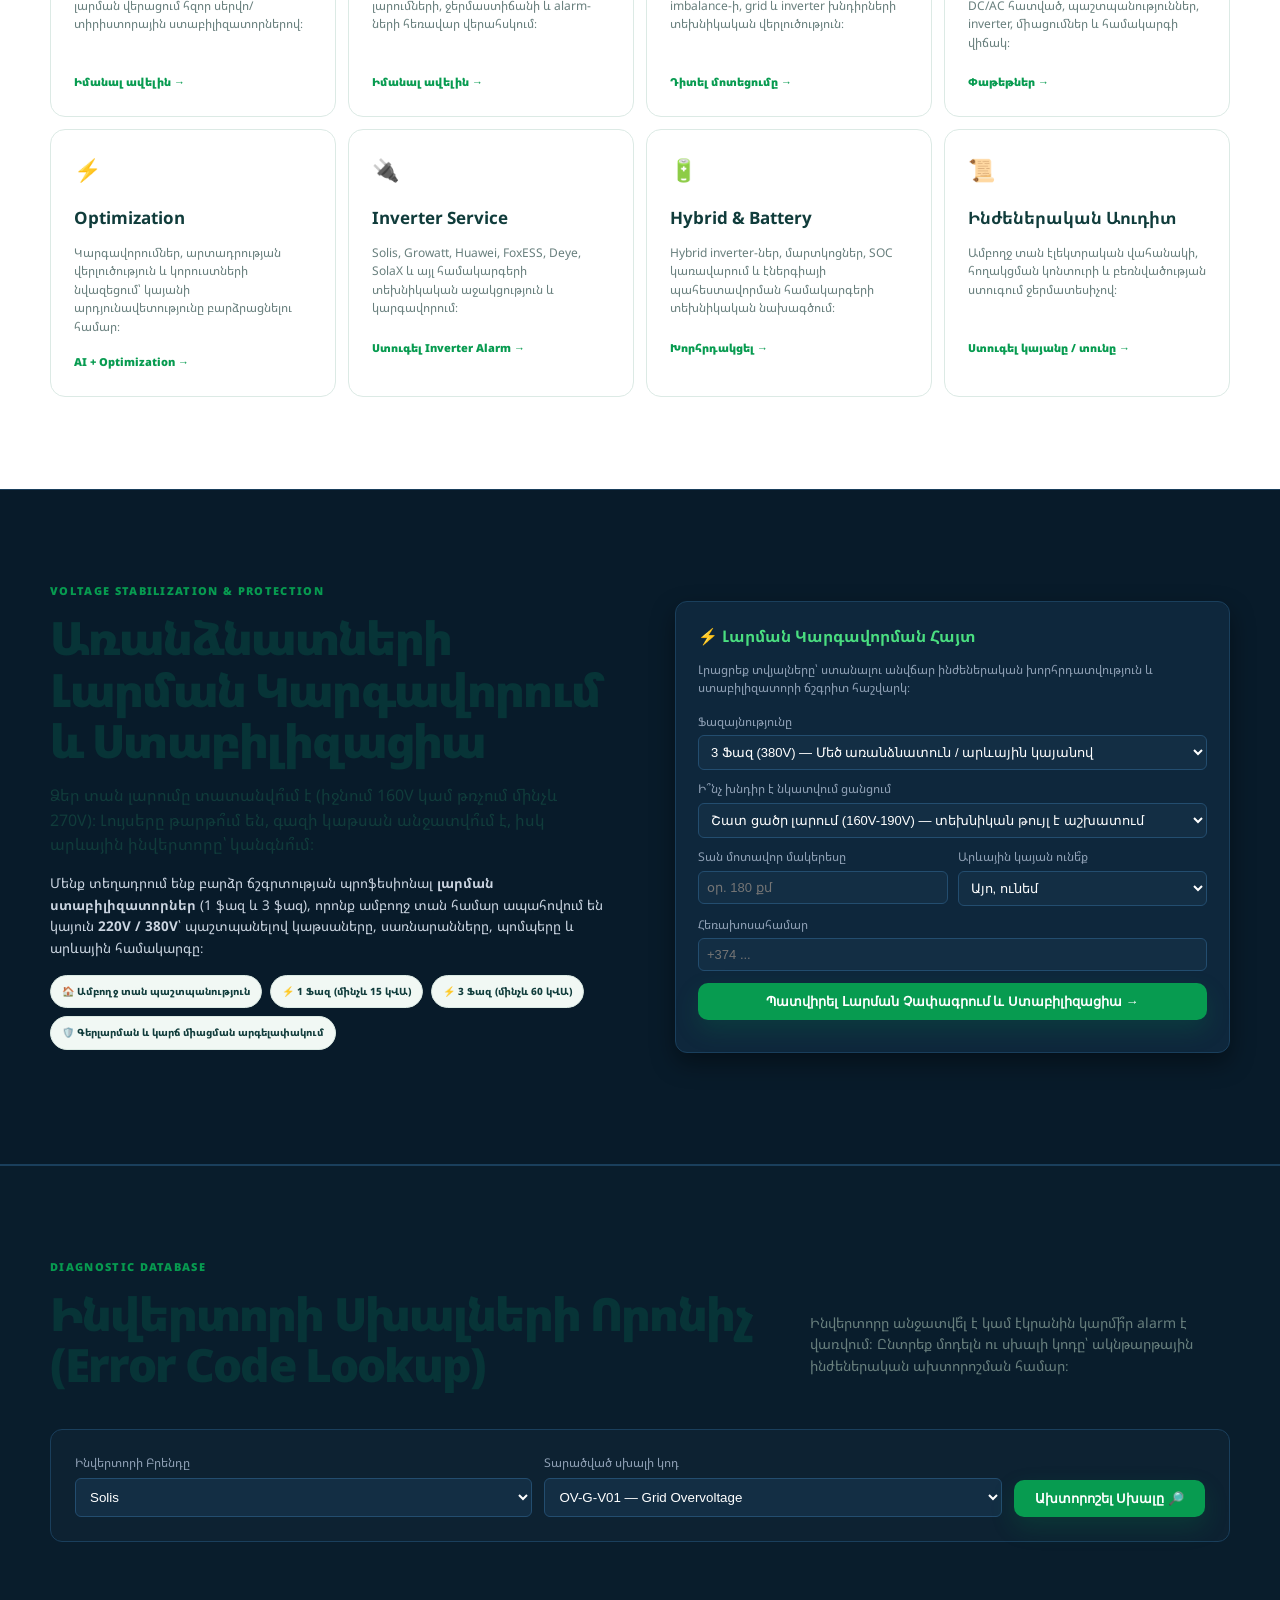
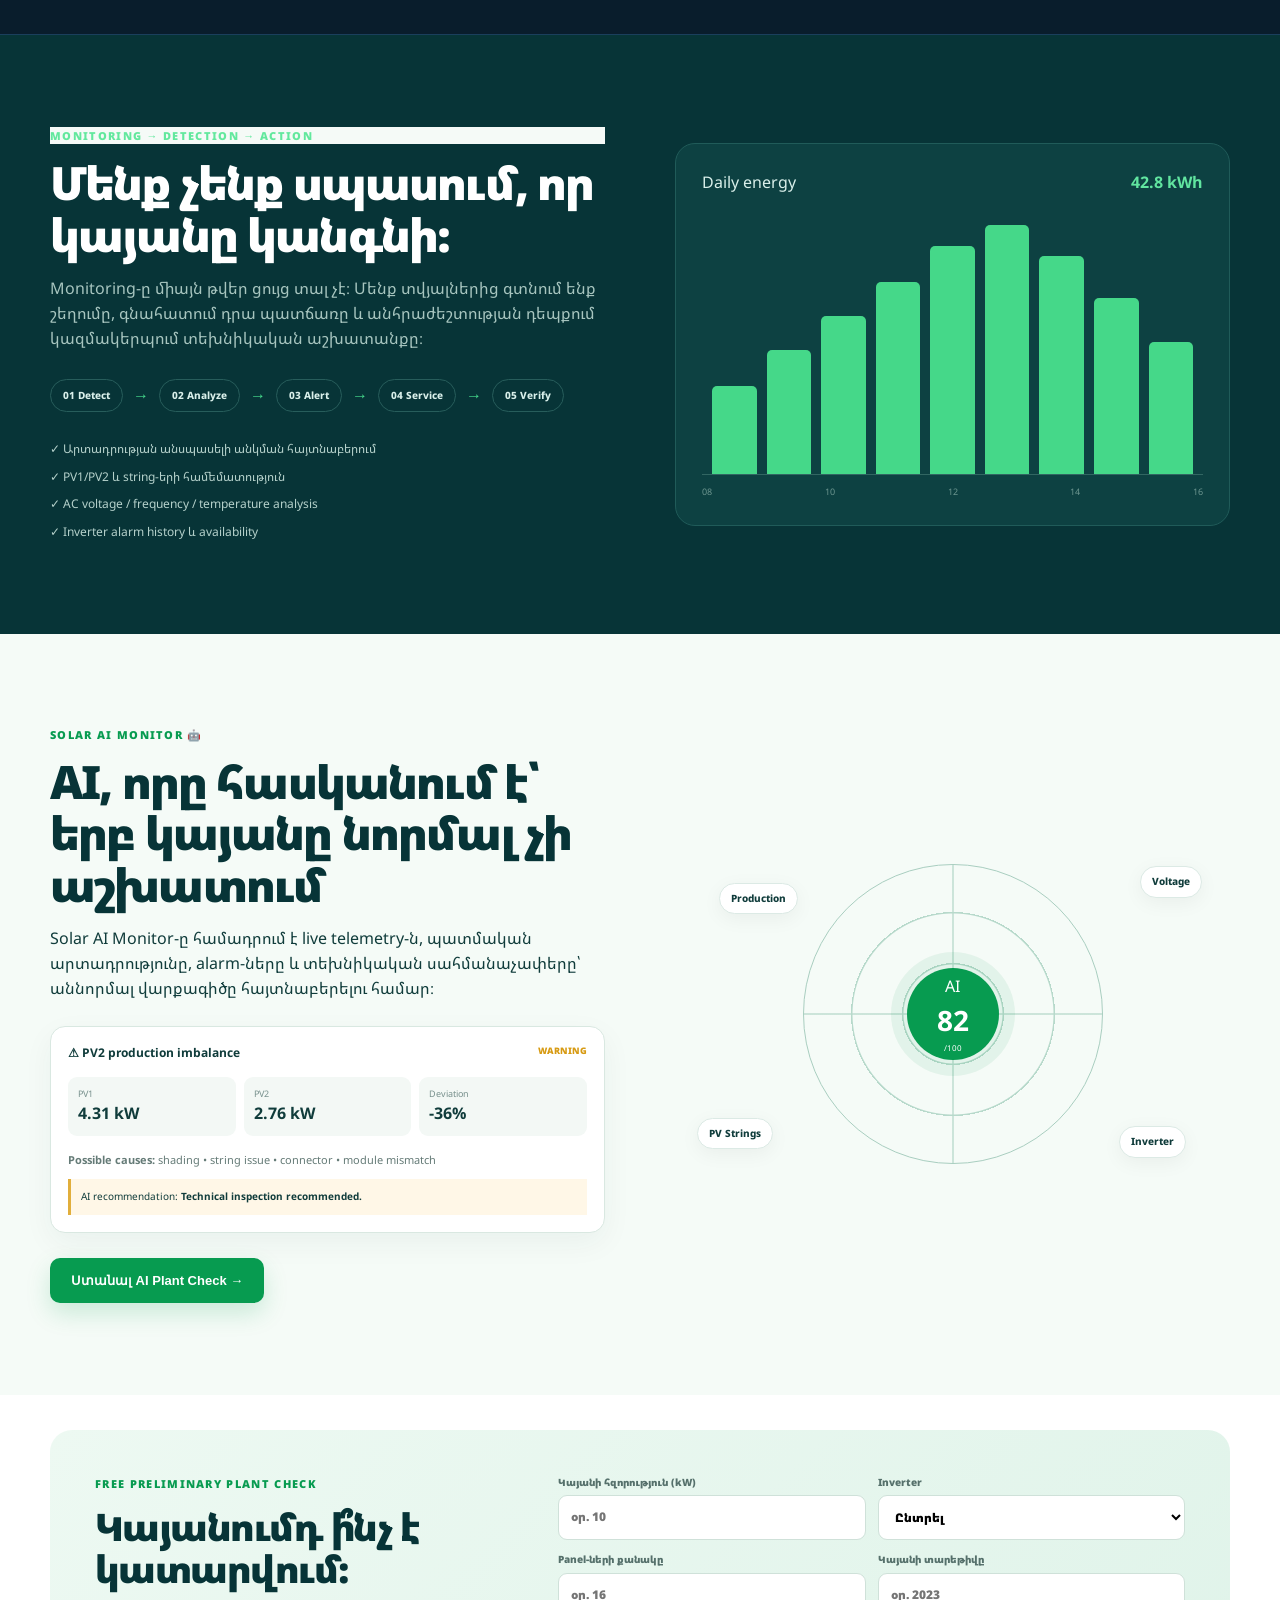
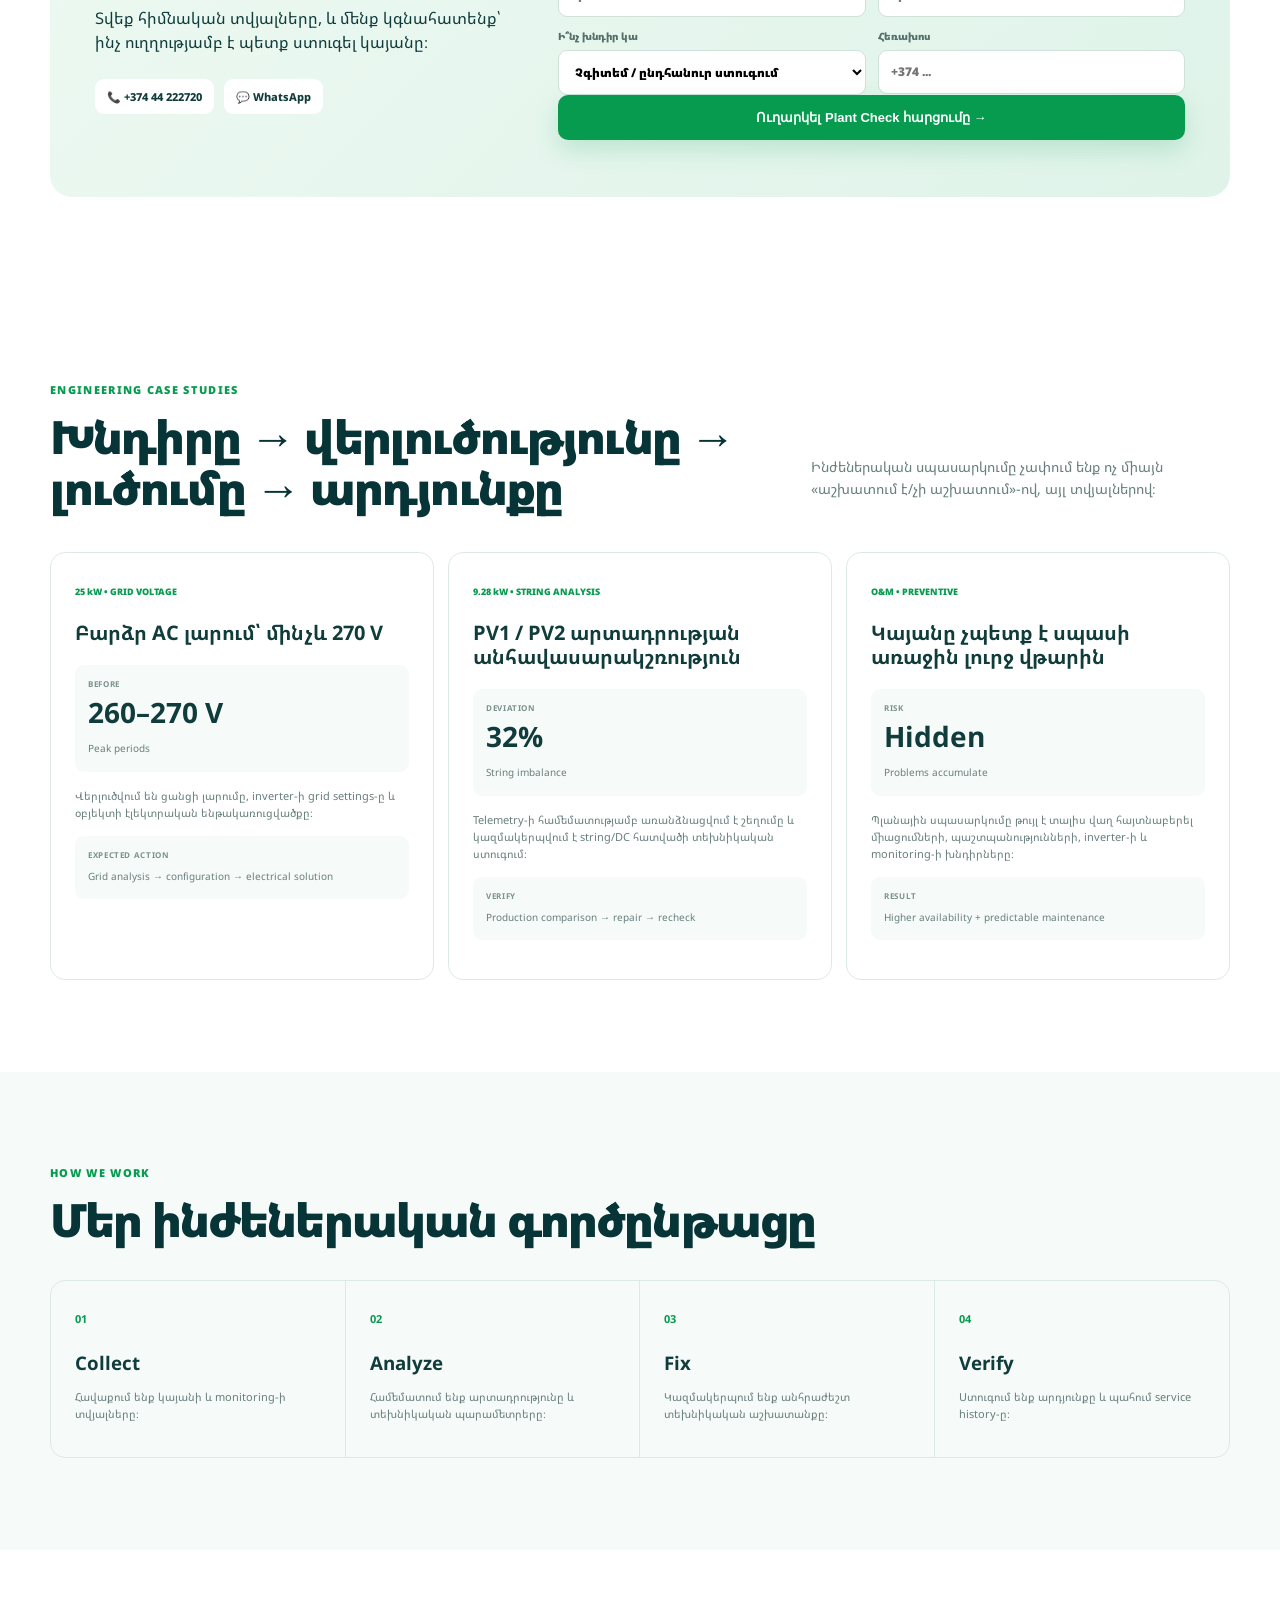
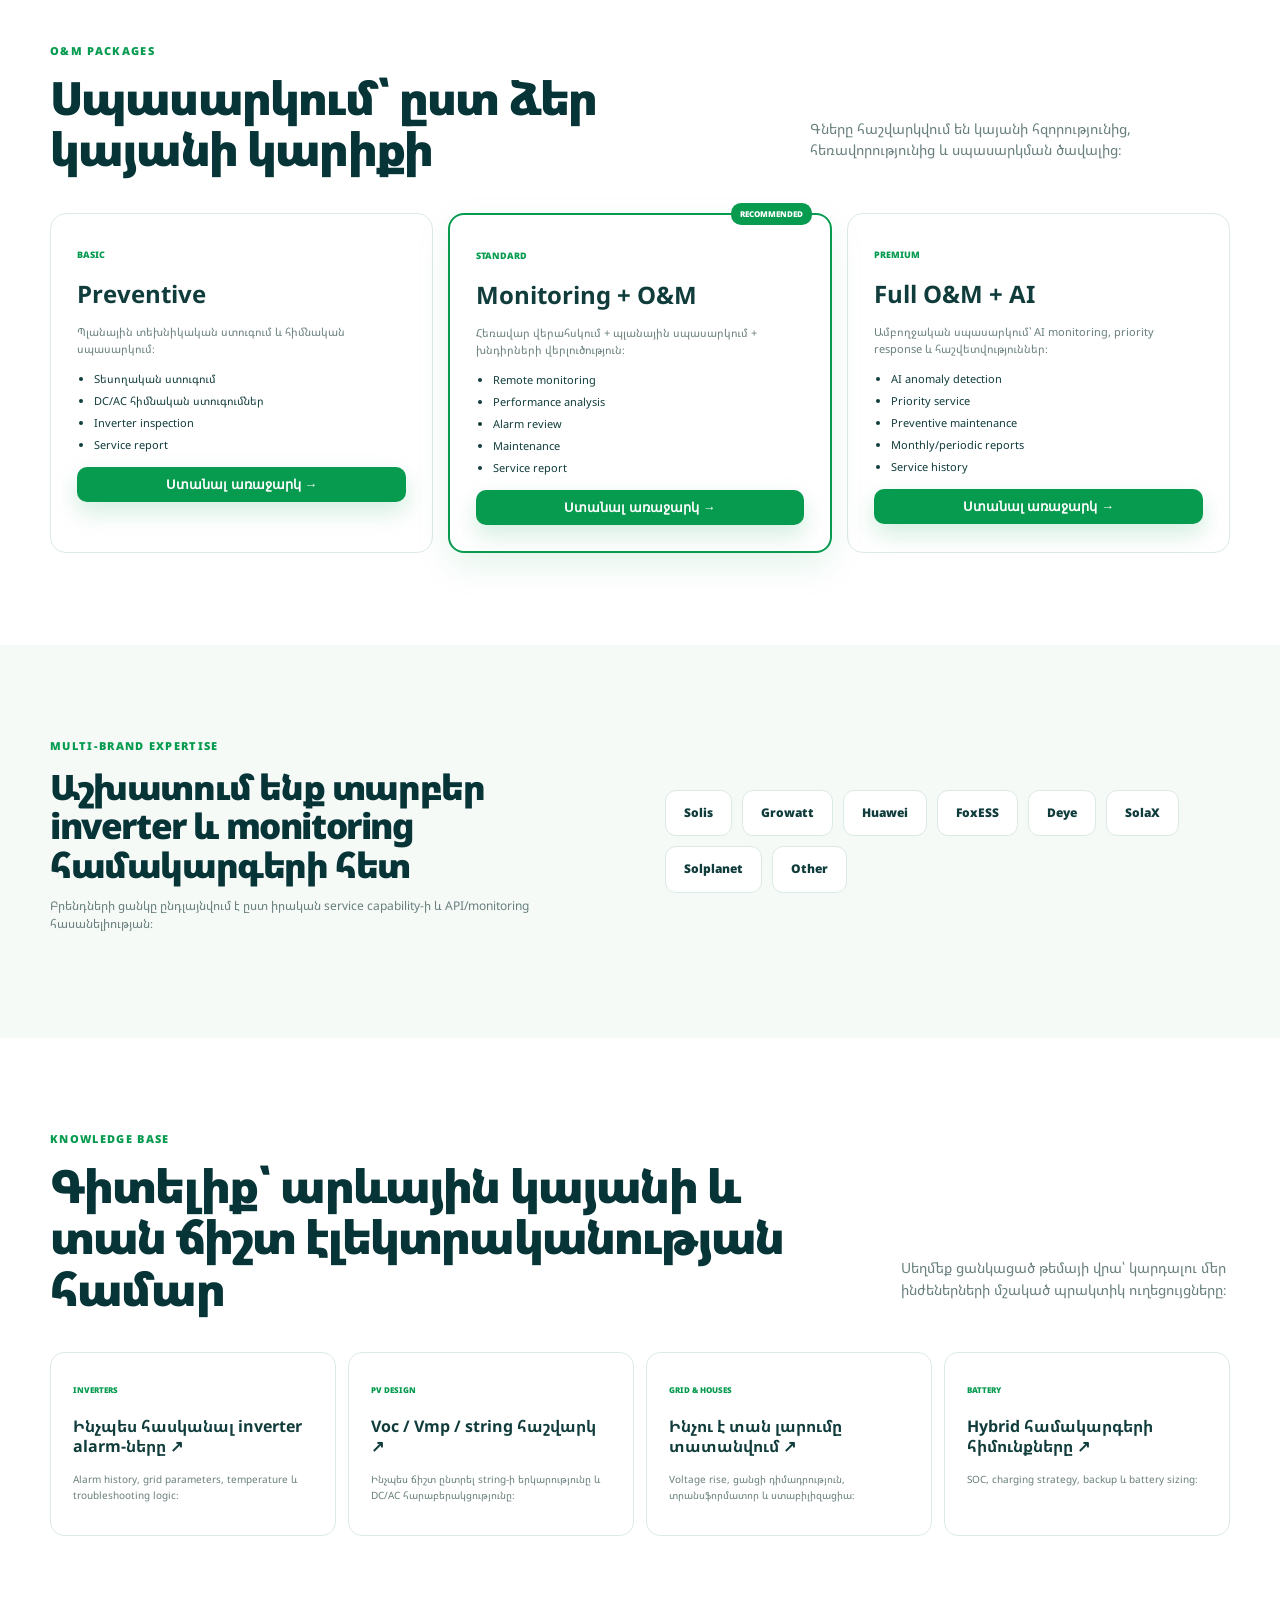
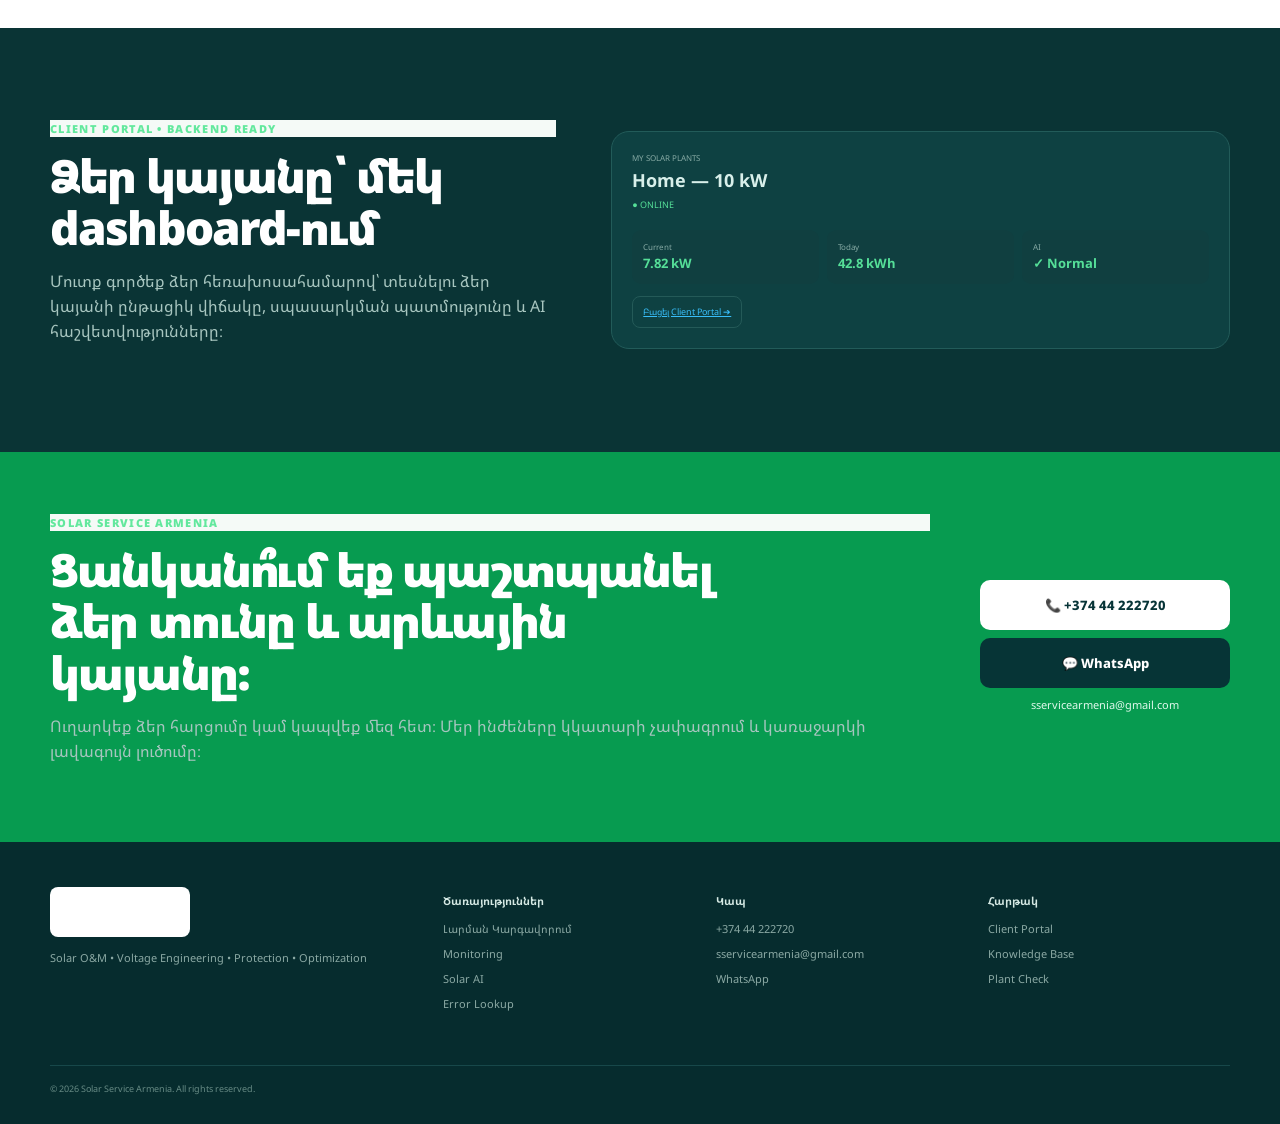
==== commit c1c85979: "Update index.html" ====
--- a/index.html
+++ b/index.html
@@ -383,7 +383,7 @@
 
 <section class="cta" id="contact"><div class="container cta-inner"><div><div class="eyebrow light">SOLAR SERVICE ARMENIA</div><h2>Ցանկանո՞ւմ եք պաշտպանել ձեր տունը և արևային կայանը։</h2><p>Ուղարկեք ձեր հարցումը կամ կապվեք մեզ հետ։ Մեր ինժեները կկատարի չափագրում և կառաջարկի լավագույն լուծումը։</p></div><div class="cta-buttons"><a class="btn white" href="tel:+37444222720">📞 +374 44 222720</a><a class="btn dark" href="https://wa.me/37444222720" target="_blank" rel="noopener">💬 WhatsApp</a><a class="mail" href="mailto:sservicearmenia@gmail.com">sservicearmenia@gmail.com</a></div></div></section>
 </main>
-<footer><div class="container footer-grid"><div><img src="solar service armenia.jpg" alt="Solar Service Armenia"><p>Solar O&M • Voltage Engineering • Protection • Optimization</p></div><div><b>Ծառայություններ</b><a href="#house-voltage">Լարման Կարգավորում</a><a href="#monitoring">Monitoring</a><a href="#ai">Solar AI</a><a href="#lookup">Error Lookup</a></div><div><b>Կապ</b><a href="tel:+37444222720">+374 44 222720</a><a href="mailto:sservicearmenia@gmail.com">sservicearmenia@gmail.com</a><a href="https://wa.me/37444222720" target="_blank">WhatsApp</a></div><div><b>Հարթակ</b><a href="#portal">Client Portal</a><a href="#knowledge">Knowledge Base</a><a href="#check">Plant Check</a></div></div><div class="container copyright">© 2026 Solar Service Armenia. All rights reserved.</div></footer>
+<footer><div class="container footer-grid"><div><img src="solar service armenia.jpg" alt="Solar Service Armenia" style="width: 140px; height: 50px; object-fit: contain; background: #ffffff; border-radius: 8px; padding: 4px 8px; display: block; margin-bottom: 12px;"><p>Solar O&M • Voltage Engineering • Protection • Optimization</p></div><div><b>Ծառայություններ</b><a href="#house-voltage">Լարման Կարգավորում</a><a href="#monitoring">Monitoring</a><a href="#ai">Solar AI</a><a href="#lookup">Error Lookup</a></div><div><b>Կապ</b><a href="tel:+37444222720">+374 44 222720</a><a href="mailto:sservicearmenia@gmail.com">sservicearmenia@gmail.com</a><a href="https://wa.me/37444222720" target="_blank">WhatsApp</a></div><div><b>Հարթակ</b><a href="#portal">Client Portal</a><a href="#knowledge">Knowledge Base</a><a href="#check">Plant Check</a></div></div><div class="container copyright">© 2026 Solar Service Armenia. All rights reserved.</div></footer>
 <a class="floating-wa" href="https://wa.me/37444222720" target="_blank" rel="noopener" aria-label="WhatsApp">💬</a>
 <script src="script.js"></script>
 </body></html>
--- a/styles.css
+++ b/styles.css
@@ -2,3 +2,12 @@
 @media(max-width:1050px){.nav nav{gap:12px}.nav nav a:nth-child(n+5){display:none}.service-grid{grid-template-columns:repeat(2,1fr)}.hero-grid{gap:35px}.hero h1{font-size:47px}}
 @media(max-width:800px){.topline{display:none}.container{width:min(100% - 28px,600px)}.nav{height:68px}.nav nav,.nav-login{display:none}.menu{display:block;margin-left:auto}.mobile-menu{padding:12px 20px 20px;background:#fff;border-top:1px solid var(--line)}.mobile-menu a{display:block;padding:12px 0;font-weight:700;font-size:13px;border-bottom:1px solid #edf2f0}.hero{padding:55px 0}.hero-grid,.split,.check-card,.portal-card,.brands{grid-template-columns:1fr}.hero-visual{order:2}.hero h1{font-size:40px}.hero p{font-size:14px}.section,.dark-section{padding:65px 0}.section-head{display:block}.section-head>p{margin-top:15px}.service-grid{grid-template-columns:1fr}.mini-metrics{grid-template-columns:repeat(2,1fr)}.bars{height:190px}.ai-radar{height:340px}.check-card{padding:28px}.case-grid,.package-grid,.knowledge-grid,.process-grid{grid-template-columns:1fr}.process-grid>div{border-right:0;border-bottom:1px solid var(--line)}.process-grid>div:last-child{border-bottom:0}.brands h2{font-size:30px}.cta-inner{display:block}.cta-buttons{margin-top:25px}.footer-grid{grid-template-columns:1fr 1fr}.form-grid{grid-template-columns:1fr}.voltage{grid-template-columns:1fr 1fr}.ev-card{padding:22px}.charger{width:75px;height:115px}.floating-wa{right:14px;bottom:14px}}
 @media(max-width:480px){.hero h1{font-size:34px}.hero-actions .btn{width:100%}.hero-visual{padding:13px}.big-power strong{font-size:30px}.mini-metrics b{font-size:11px}.check-copy h2{font-size:30px}.footer-grid{grid-template-columns:1fr}.top-inner{display:none}}
+.footer-logo {
+  width: 140px;
+  height: 50px;
+  object-fit: contain;
+  background: #ffffff;
+  border-radius: 6px;
+  padding: 4px 8px;
+  display: block;
+}
